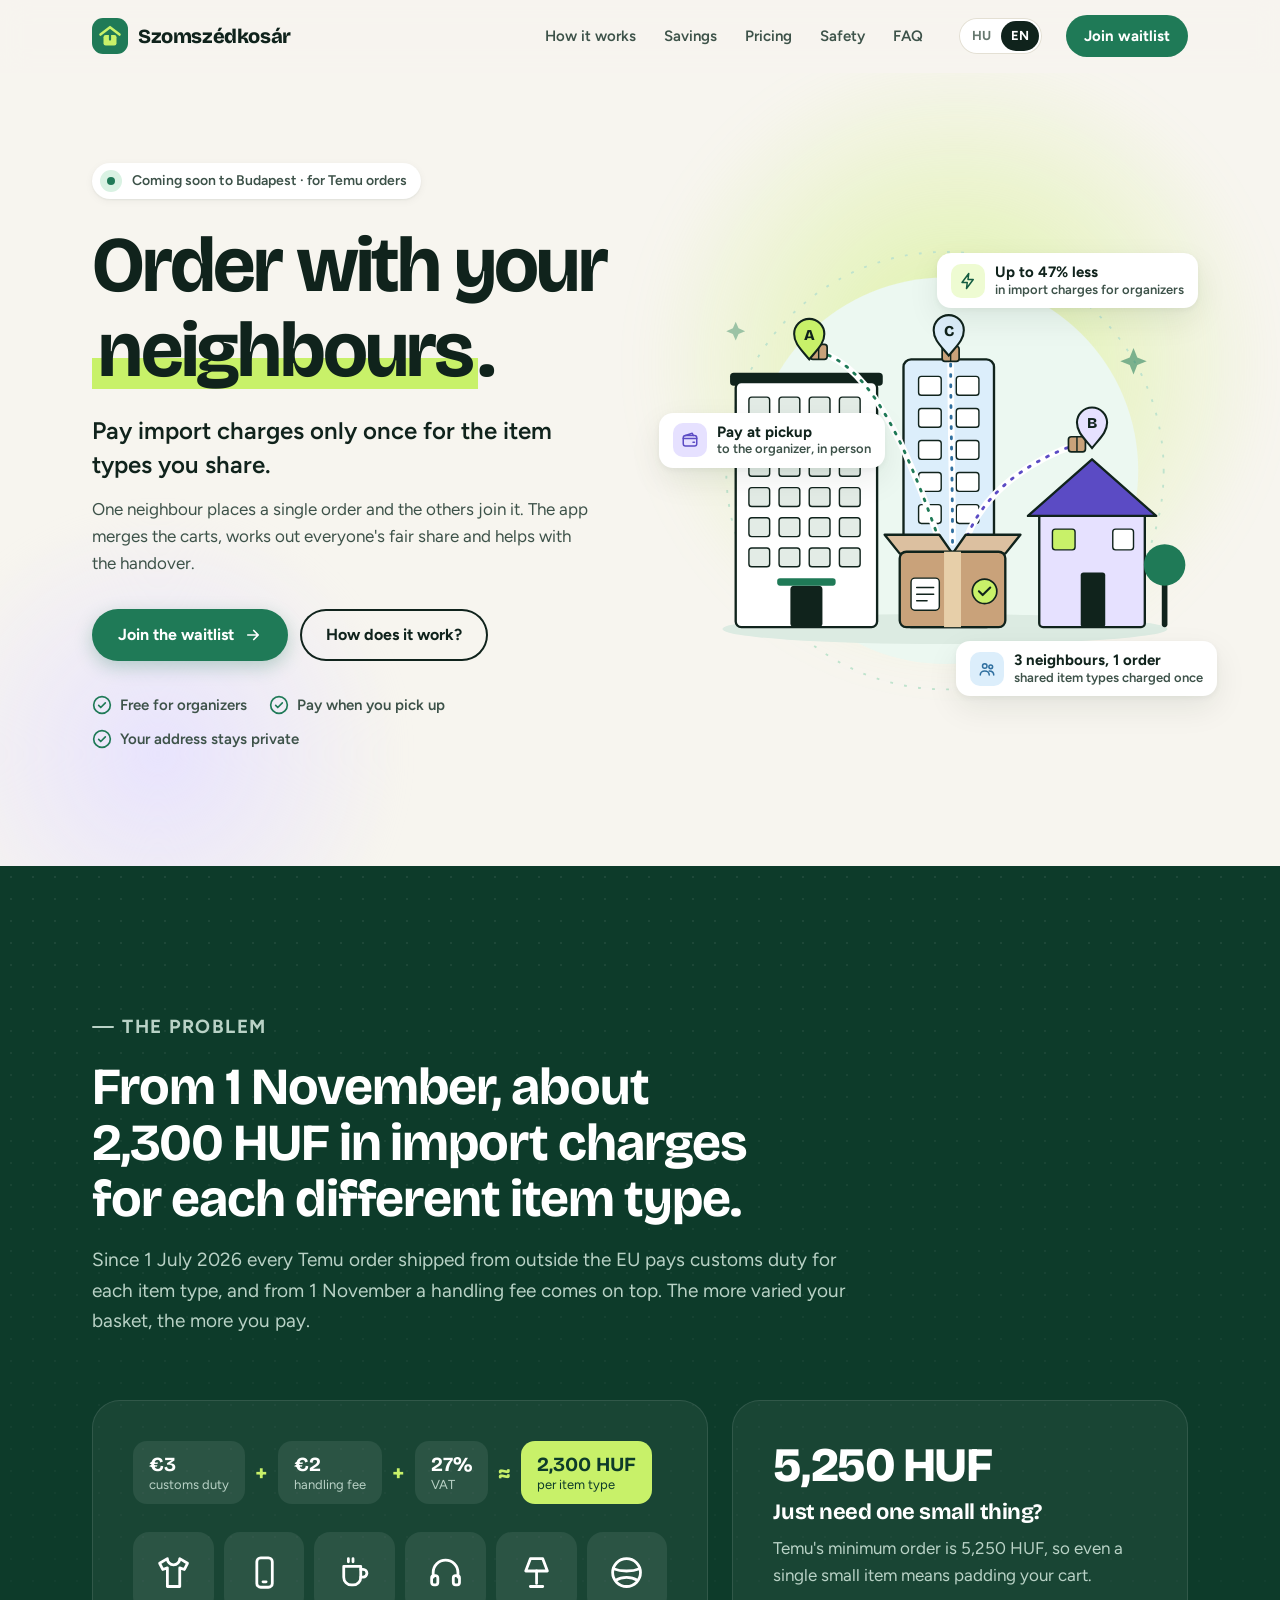
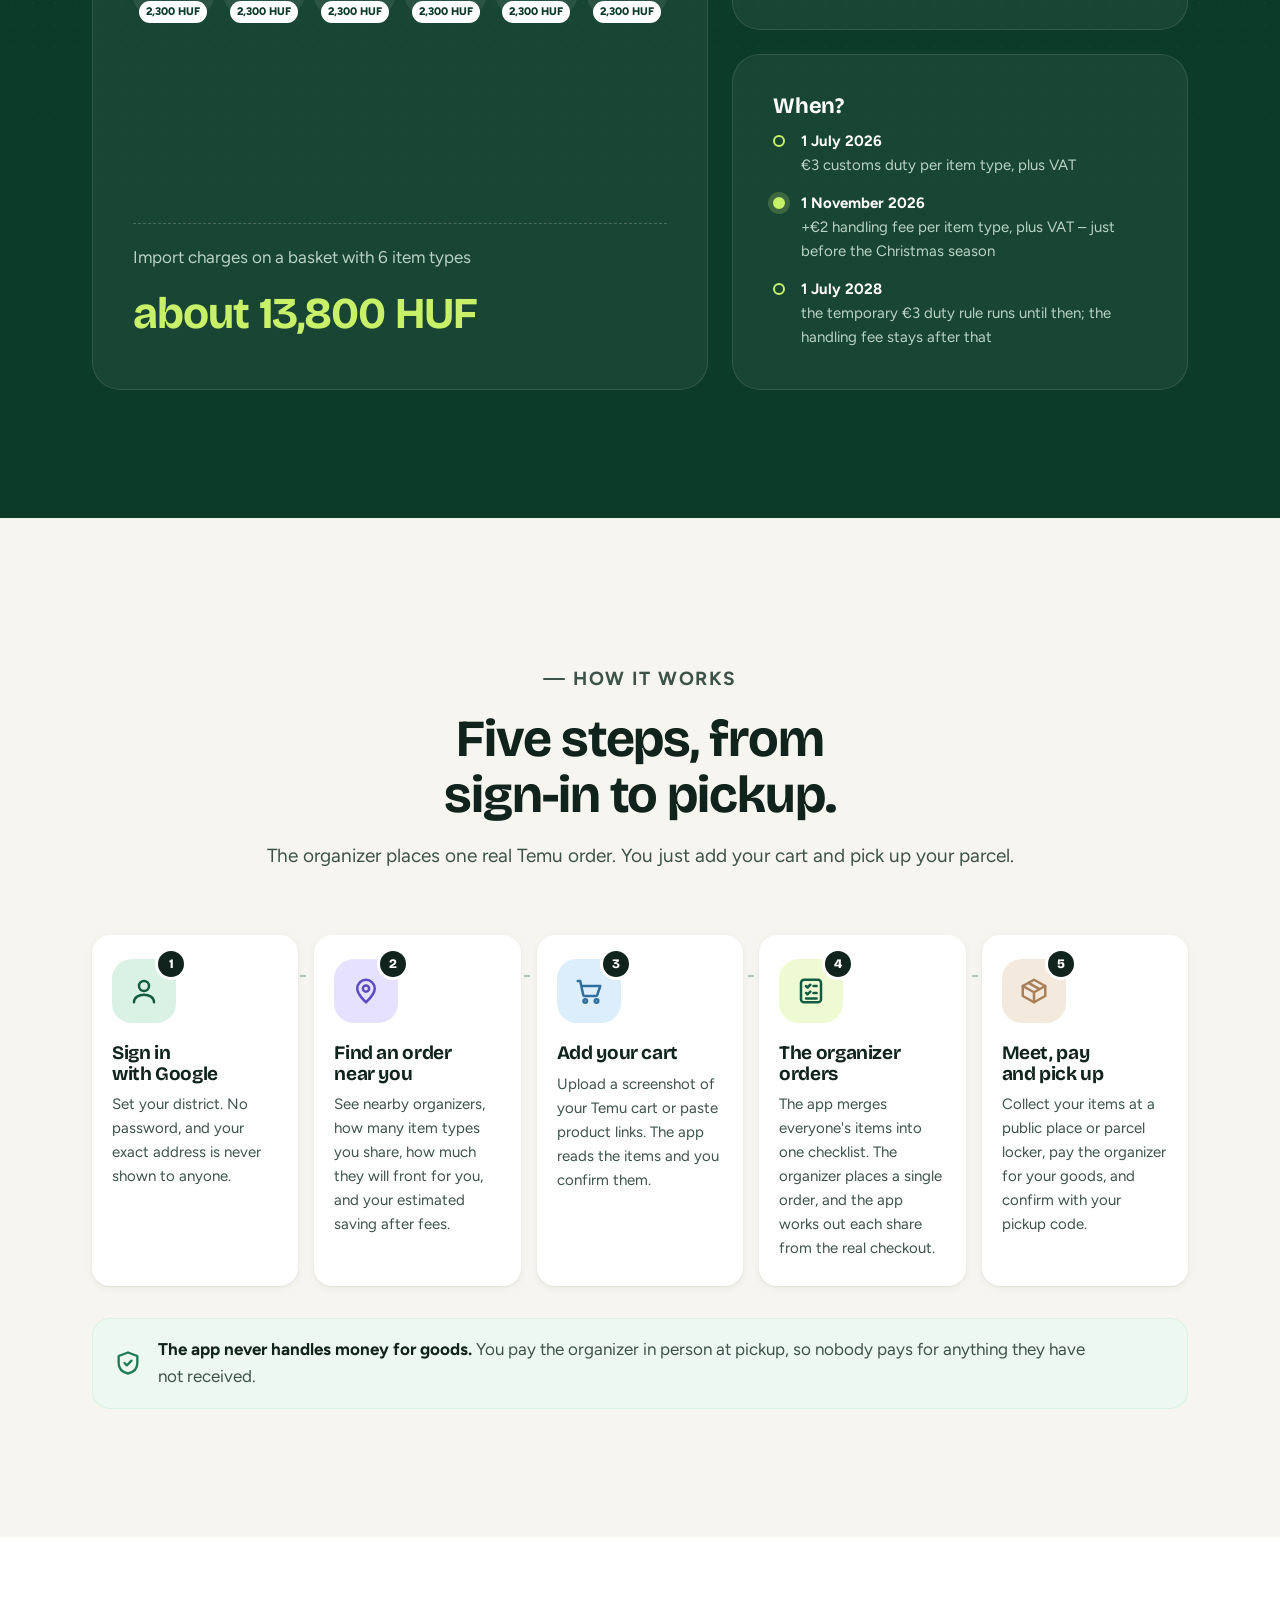
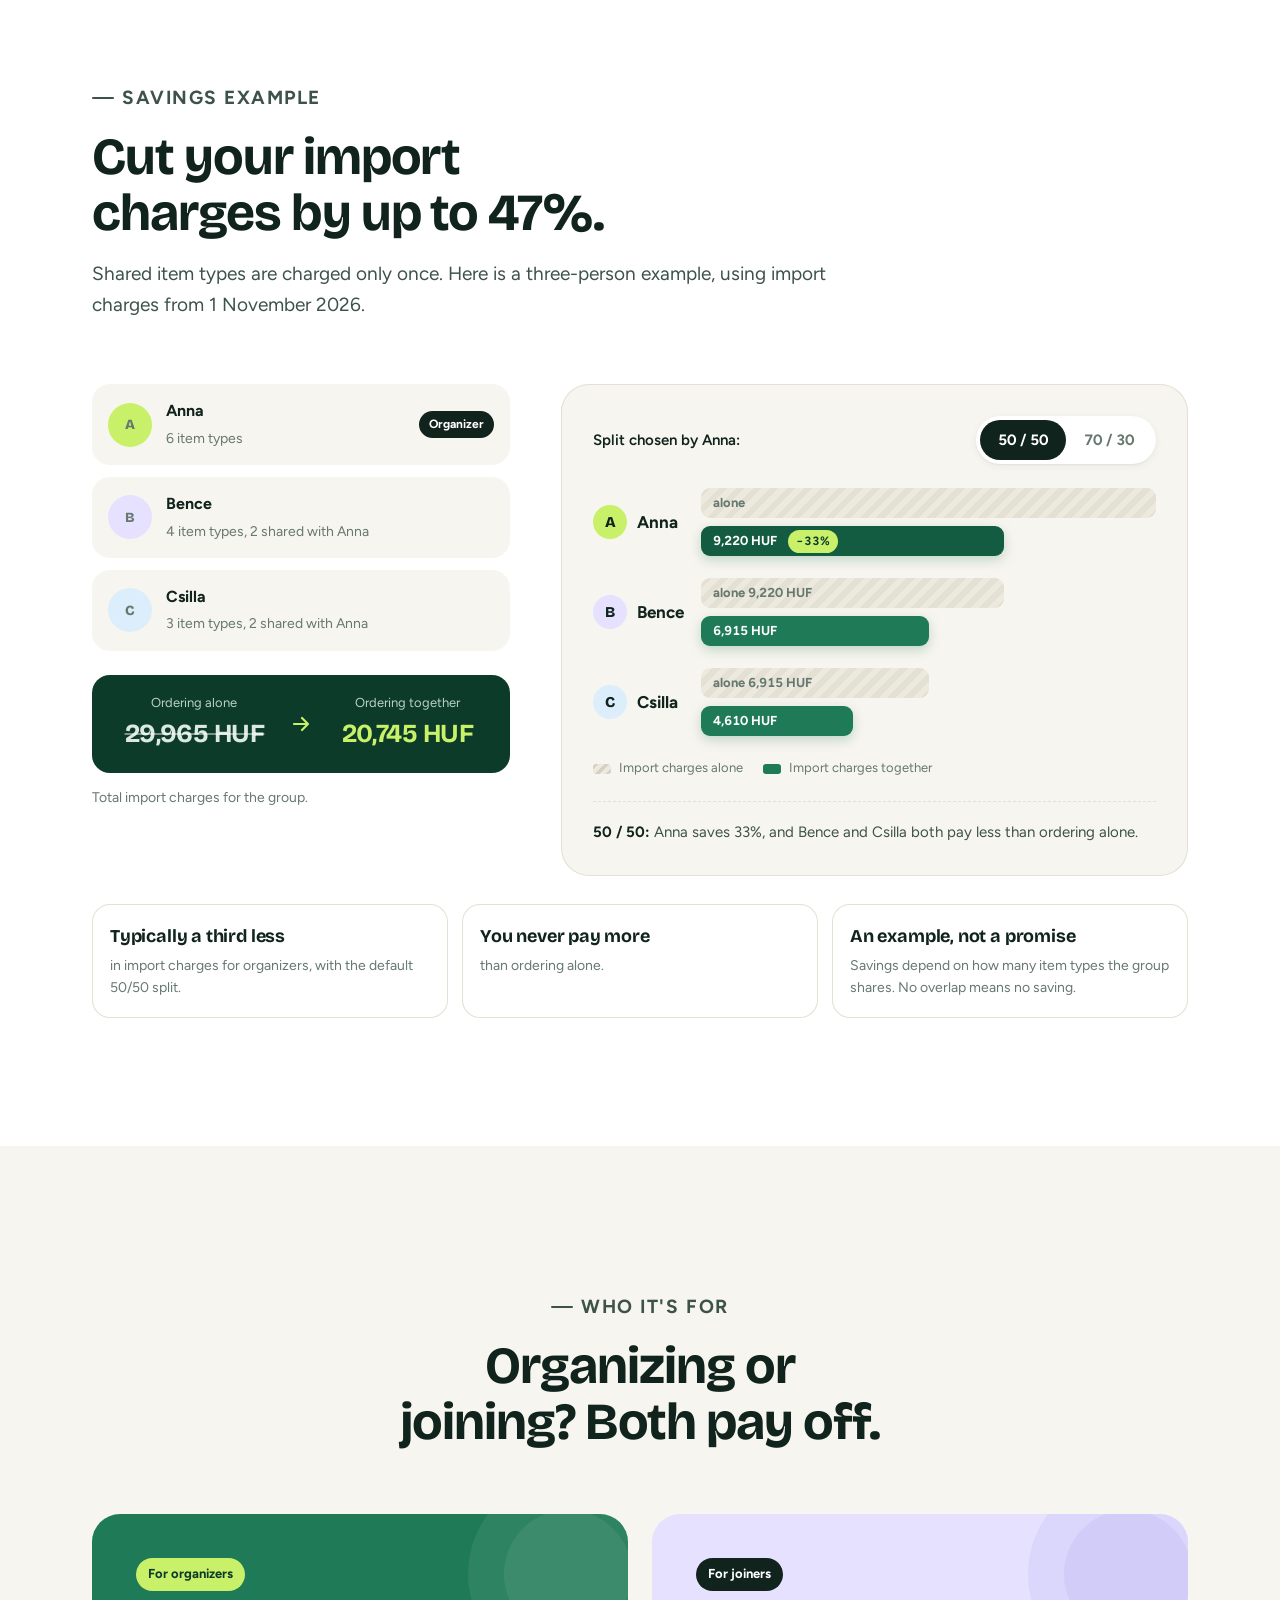
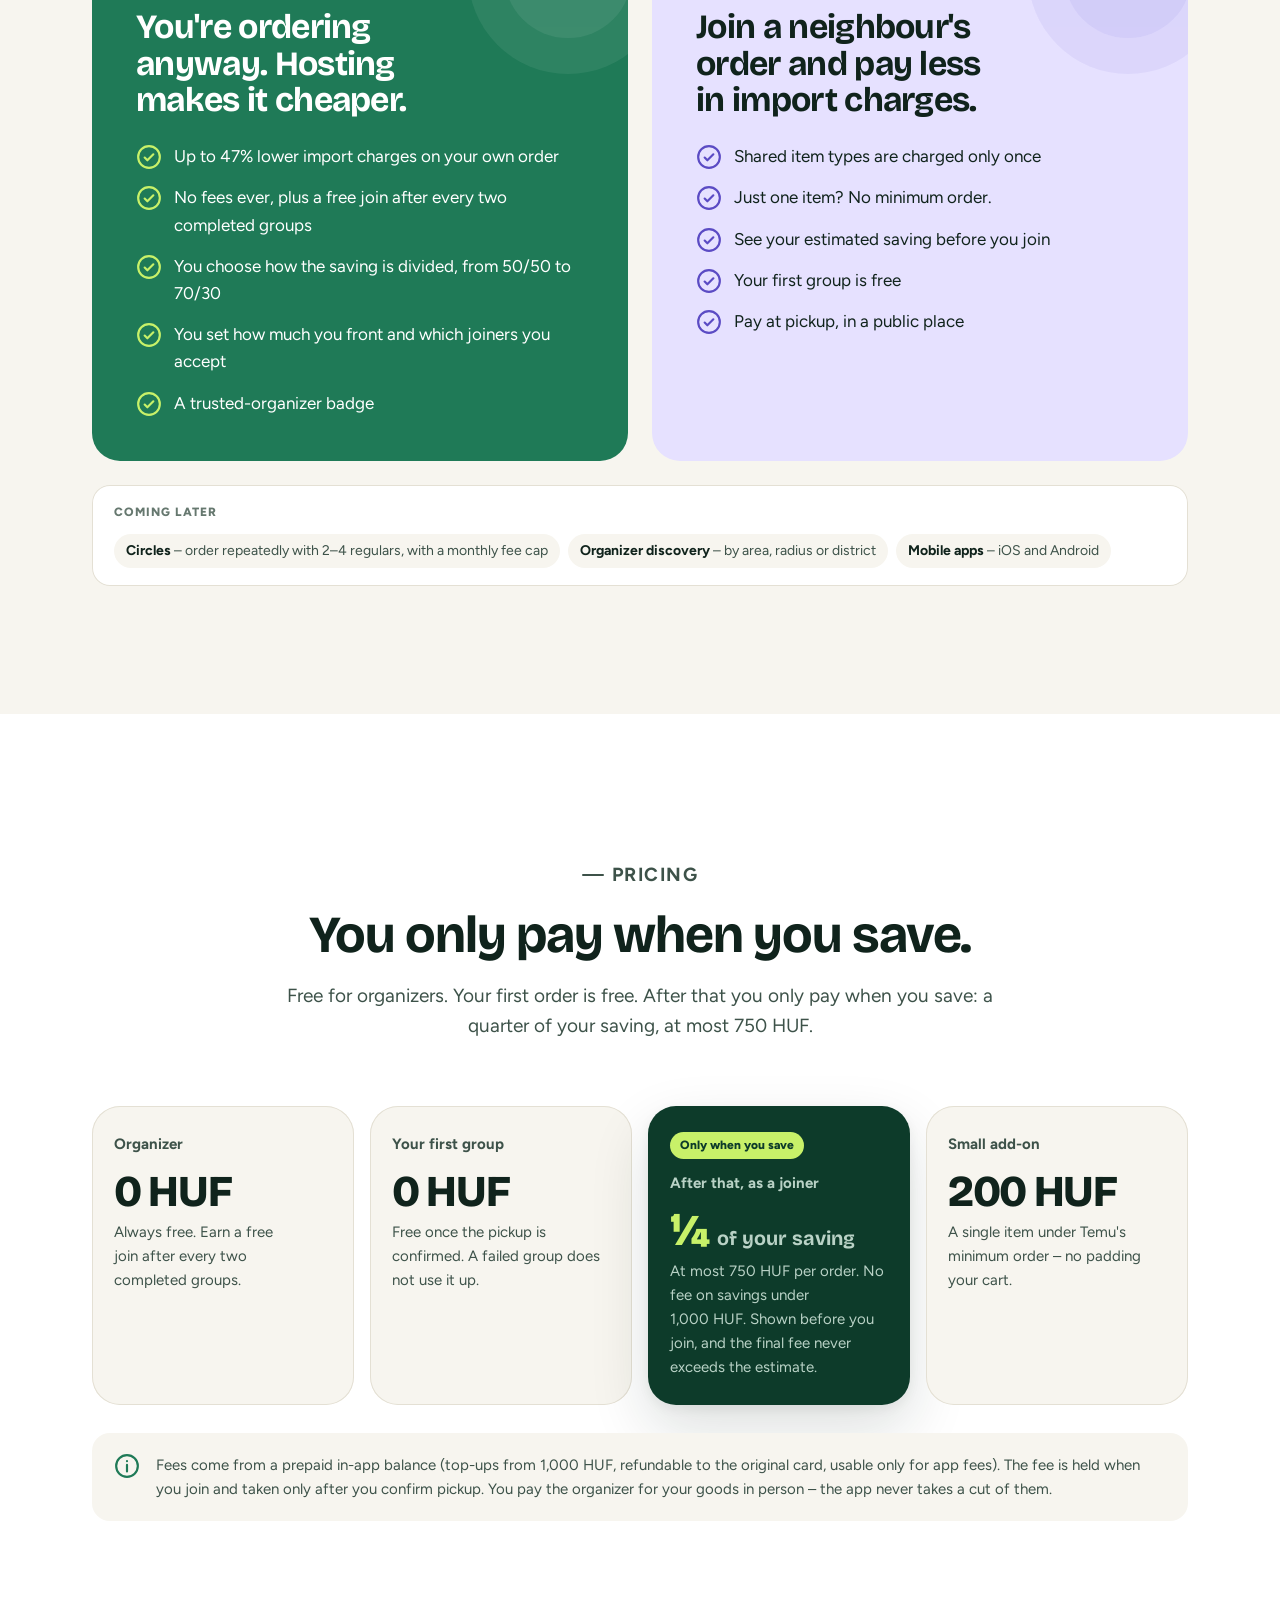
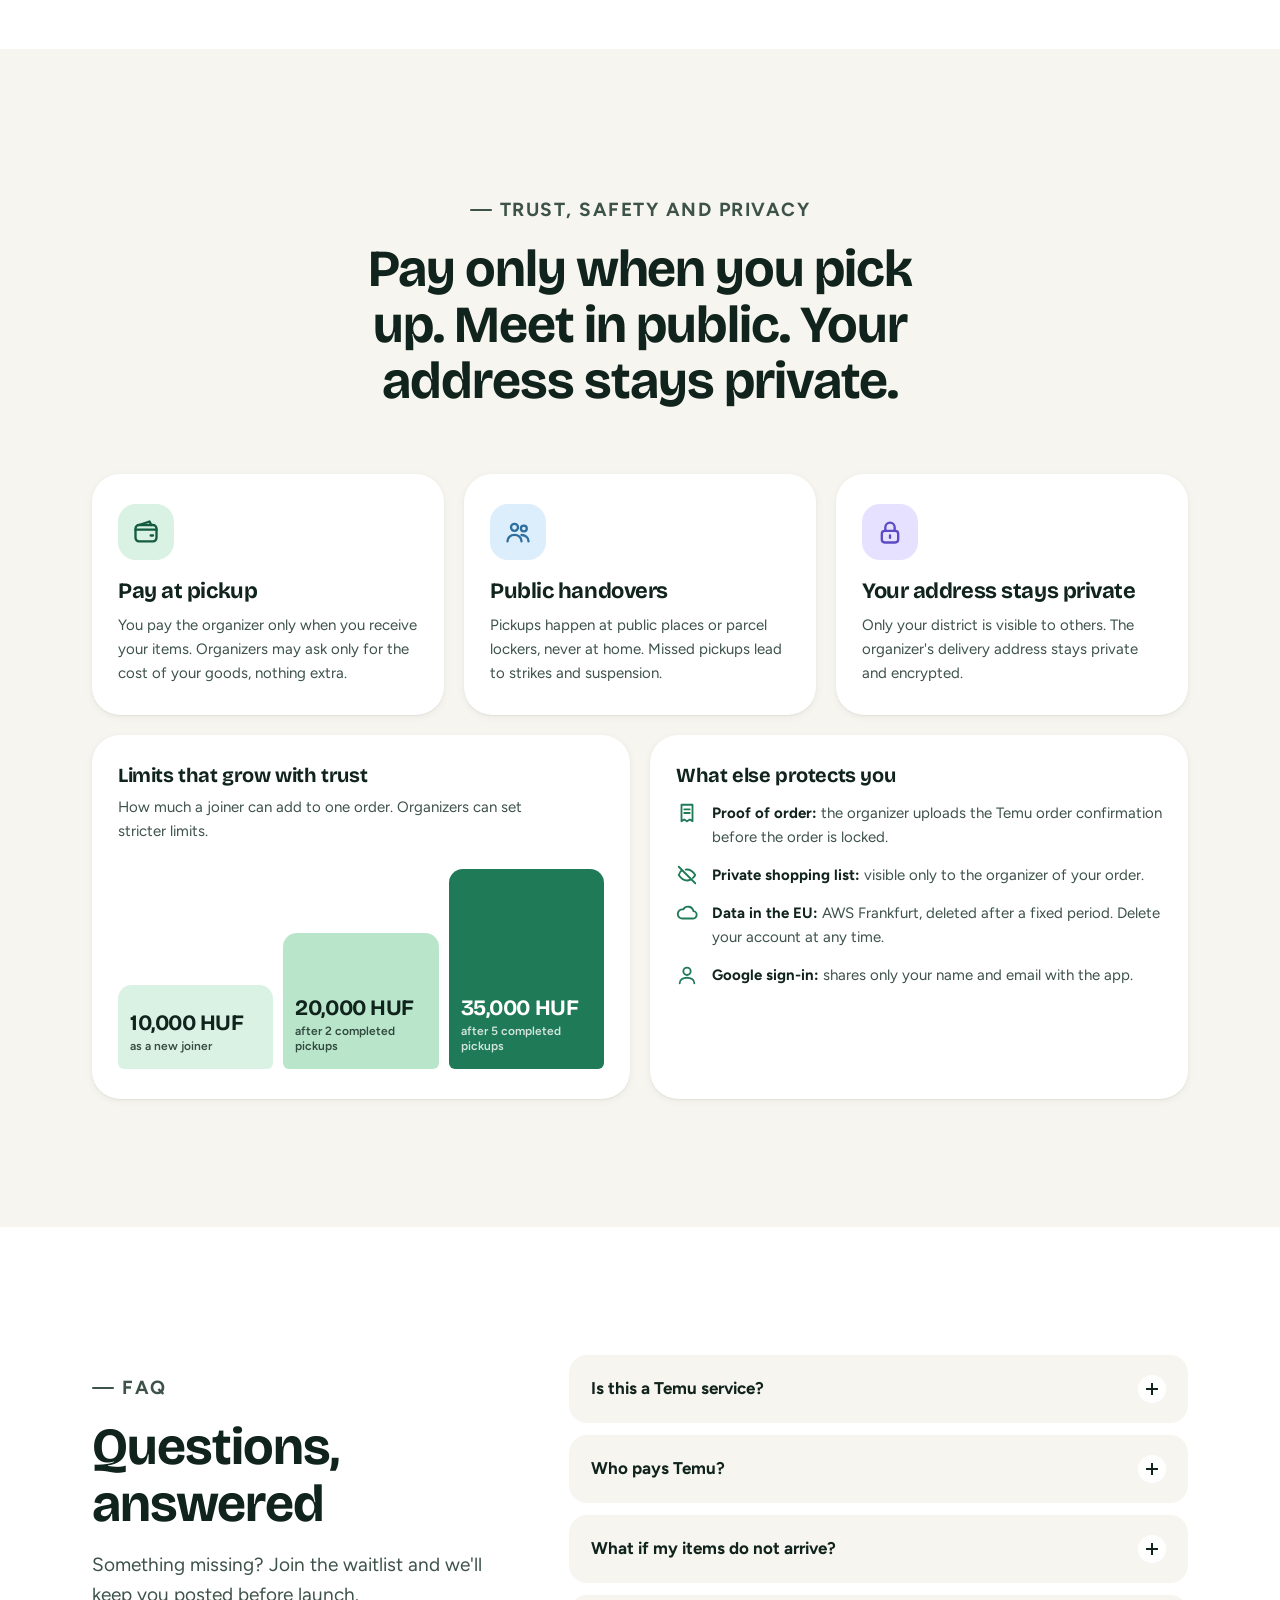
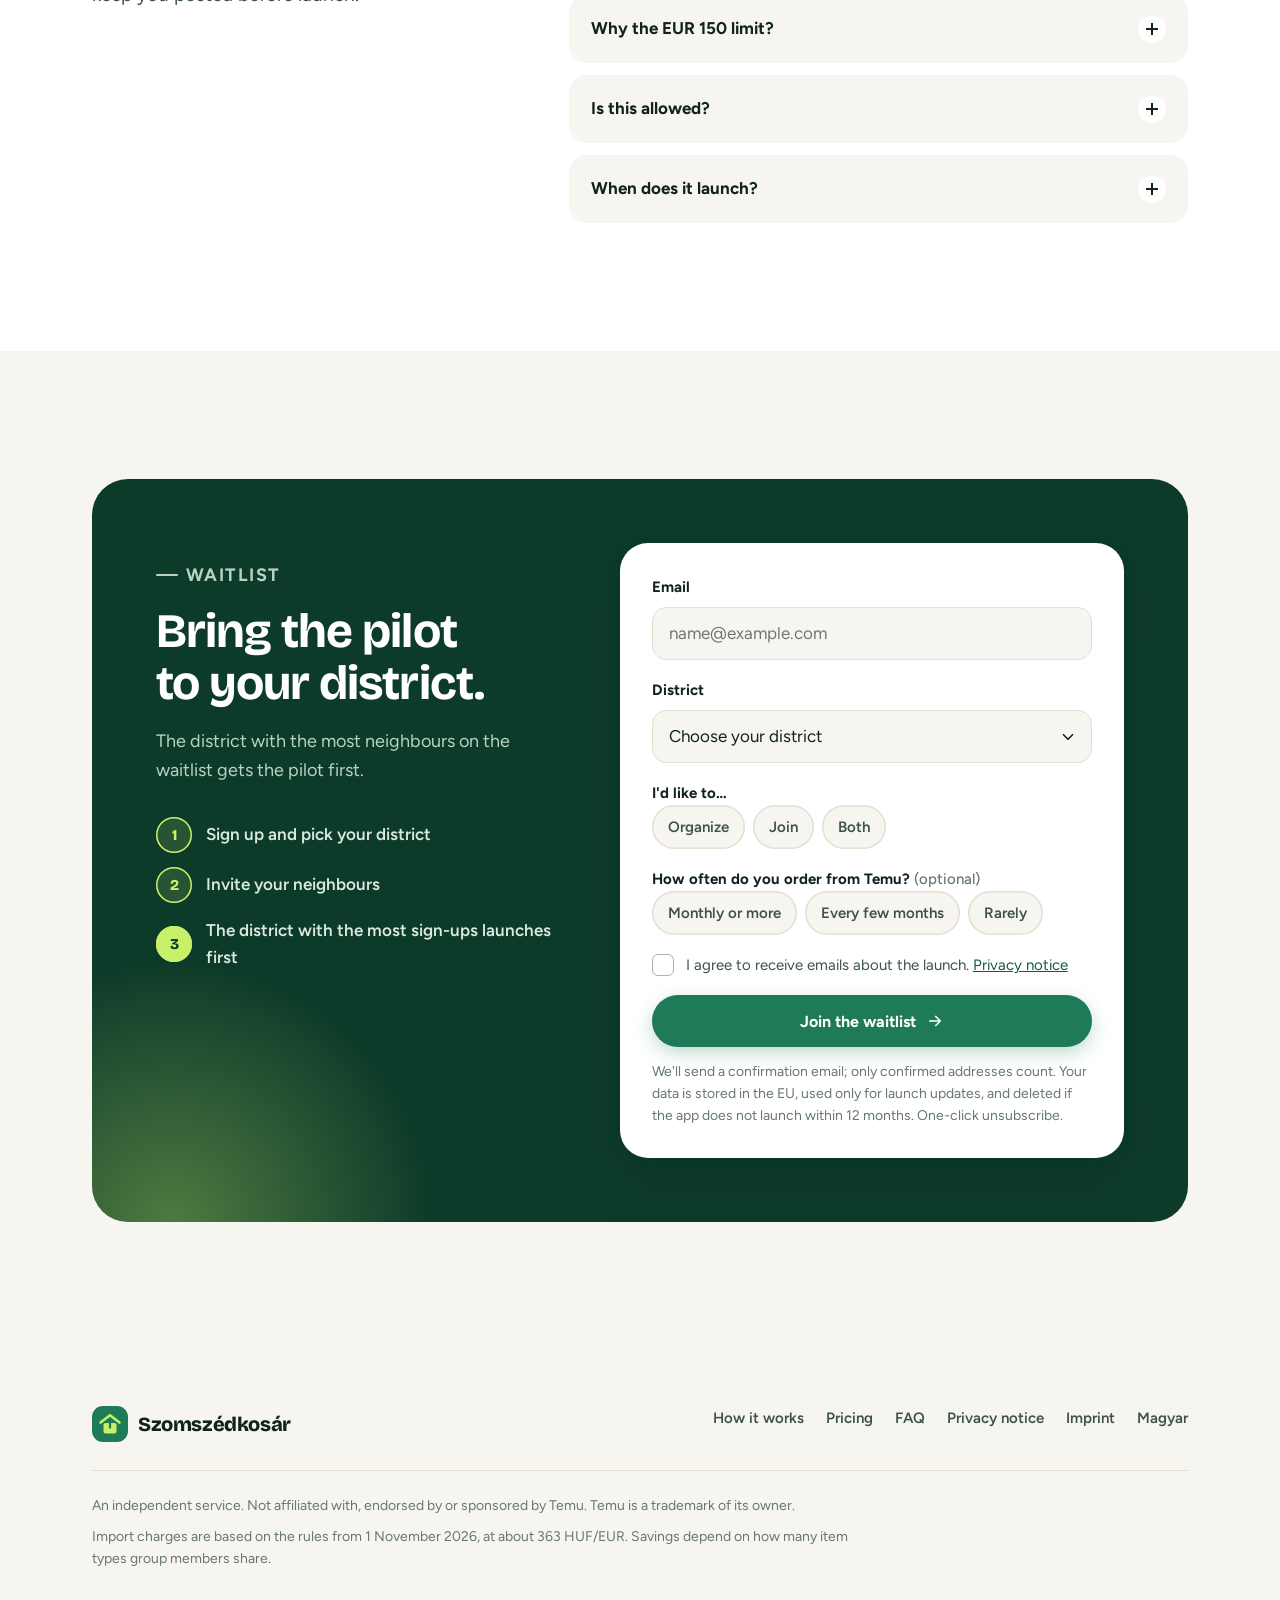
==== en/index.html @ 89ec4b11 "Add static waitlist landing page (HU + EN) Build the pre-launch landing page from the product brief:" ====
<!doctype html>
<html lang="en">
<head>
  <meta charset="utf-8">
  <meta name="viewport" content="width=device-width, initial-scale=1">
  <title>Szomszédkosár – order with your neighbours, pay less in import charges</title>
  <meta name="description" content="Order from Temu together with your neighbours and pay import charges only once for the item types you share. Join the waitlist and bring the pilot to your district.">
  <meta name="theme-color" content="#0d3b2a">
  <link rel="icon" href="../assets/favicon.svg" type="image/svg+xml">
  <link rel="alternate" hreflang="hu" href="../">
  <link rel="alternate" hreflang="en" href="./">
  <meta property="og:title" content="Szomszédkosár – order with your neighbours">
  <meta property="og:description" content="Shared item types are charged only once. Join the waitlist.">
  <meta property="og:type" content="website">
  <meta property="og:locale" content="en_GB">
  <link rel="preconnect" href="https://fonts.googleapis.com">
  <link rel="preconnect" href="https://fonts.gstatic.com" crossorigin>
  <link href="https://fonts.googleapis.com/css2?family=Bricolage+Grotesque:opsz,wght@12..96,600;12..96,700;12..96,800&family=Figtree:wght@400;500;600;700;800&display=swap" rel="stylesheet">
  <link rel="stylesheet" href="../assets/styles.css">
</head>
<body>

<!-- Icon sprite -->
<svg width="0" height="0" style="position:absolute" aria-hidden="true">
  <defs>
    <symbol id="i-check" viewBox="0 0 24 24" fill="none" stroke="currentColor" stroke-width="2" stroke-linecap="round" stroke-linejoin="round"><circle cx="12" cy="12" r="10"/><path d="m8 12.5 2.5 2.5L16 9.5"/></symbol>
    <symbol id="i-tick" viewBox="0 0 24 24" fill="none" stroke="currentColor" stroke-width="2.6" stroke-linecap="round" stroke-linejoin="round"><path d="m5 12.5 4.5 4.5L19 7.5"/></symbol>
    <symbol id="i-arrow" viewBox="0 0 24 24" fill="none" stroke="currentColor" stroke-width="2.2" stroke-linecap="round" stroke-linejoin="round"><path d="M5 12h14M13 6l6 6-6 6"/></symbol>
    <symbol id="i-user" viewBox="0 0 24 24" fill="none" stroke="currentColor" stroke-width="2" stroke-linecap="round" stroke-linejoin="round"><circle cx="12" cy="8" r="4"/><path d="M4 21c0-4 4-6 8-6s8 2 8 6"/></symbol>
    <symbol id="i-pin" viewBox="0 0 24 24" fill="none" stroke="currentColor" stroke-width="2" stroke-linecap="round" stroke-linejoin="round"><path d="M12 21s-7-6.2-7-11a7 7 0 0 1 14 0c0 4.8-7 11-7 11Z"/><circle cx="12" cy="10" r="2.5"/></symbol>
    <symbol id="i-cart" viewBox="0 0 24 24" fill="none" stroke="currentColor" stroke-width="2" stroke-linecap="round" stroke-linejoin="round"><path d="M3 4h2l2.4 11.2a1 1 0 0 0 1 .8h9.2a1 1 0 0 0 1-.8L21 8H6.2"/><circle cx="9" cy="20" r="1.4"/><circle cx="18" cy="20" r="1.4"/></symbol>
    <symbol id="i-list" viewBox="0 0 24 24" fill="none" stroke="currentColor" stroke-width="2" stroke-linecap="round" stroke-linejoin="round"><rect x="4" y="3" width="16" height="18" rx="2.5"/><path d="m8 8 1.2 1.2L11.5 7M8 13.5l1.2 1.2 2.3-2.2M14 8h2.5M14 13.5h2.5M8 18h8.5"/></symbol>
    <symbol id="i-parcel" viewBox="0 0 24 24" fill="none" stroke="currentColor" stroke-width="2" stroke-linecap="round" stroke-linejoin="round"><path d="M21 8 12 3 3 8v8l9 5 9-5V8Z"/><path d="m3 8 9 5 9-5M12 13v8M7.5 5.5l9 5"/></symbol>
    <symbol id="i-shield" viewBox="0 0 24 24" fill="none" stroke="currentColor" stroke-width="2" stroke-linecap="round" stroke-linejoin="round"><path d="M12 3 4 6v6c0 5 3.5 8 8 9 4.5-1 8-4 8-9V6l-8-3Z"/><path d="m9 12 2 2 4-4"/></symbol>
    <symbol id="i-wallet" viewBox="0 0 24 24" fill="none" stroke="currentColor" stroke-width="2" stroke-linecap="round" stroke-linejoin="round"><rect x="3" y="6" width="18" height="14" rx="3"/><path d="M3 10h18M16 15h2M6 6l9-3 1.5 3"/></symbol>
    <symbol id="i-people" viewBox="0 0 24 24" fill="none" stroke="currentColor" stroke-width="2" stroke-linecap="round" stroke-linejoin="round"><circle cx="9" cy="8" r="3"/><circle cx="17" cy="9" r="2.5"/><path d="M3 20c0-3.3 2.7-5.5 6-5.5s6 2.2 6 5.5M15 14.6c3 .1 6 1.9 6 5.4"/></symbol>
    <symbol id="i-lock" viewBox="0 0 24 24" fill="none" stroke="currentColor" stroke-width="2" stroke-linecap="round" stroke-linejoin="round"><rect x="5" y="11" width="14" height="10" rx="2.5"/><path d="M8 11V8a4 4 0 0 1 8 0v3M12 15v2"/></symbol>
    <symbol id="i-info" viewBox="0 0 24 24" fill="none" stroke="currentColor" stroke-width="2" stroke-linecap="round" stroke-linejoin="round"><circle cx="12" cy="12" r="10"/><path d="M12 11v6M12 7.5v.01"/></symbol>
    <symbol id="i-receipt" viewBox="0 0 24 24" fill="none" stroke="currentColor" stroke-width="2" stroke-linecap="round" stroke-linejoin="round"><path d="M6 3h12v18l-3-2-3 2-3-2-3 2V3Z"/><path d="M9 8h6M9 12h6"/></symbol>
    <symbol id="i-alert" viewBox="0 0 24 24" fill="none" stroke="currentColor" stroke-width="2" stroke-linecap="round" stroke-linejoin="round"><path d="M10.3 4 2.5 18a2 2 0 0 0 1.7 3h15.6a2 2 0 0 0 1.7-3L13.7 4a2 2 0 0 0-3.4 0Z"/><path d="M12 9.5v4M12 17v.01"/></symbol>
    <symbol id="i-cloud" viewBox="0 0 24 24" fill="none" stroke="currentColor" stroke-width="2" stroke-linecap="round" stroke-linejoin="round"><path d="M7 18a5 5 0 1 1 .9-9.9A6 6 0 0 1 19 10a4 4 0 0 1-1 8H7Z"/></symbol>
    <symbol id="i-eye-off" viewBox="0 0 24 24" fill="none" stroke="currentColor" stroke-width="2" stroke-linecap="round" stroke-linejoin="round"><path d="M3 3l18 18M10.6 6.1A9.8 9.8 0 0 1 12 6c5 0 9 6 9 6a17 17 0 0 1-2.6 3.2M6.6 6.6C4.3 8.2 3 12 3 12s4 6 9 6c1.4 0 2.7-.4 3.9-1"/></symbol>
    <symbol id="i-mail" viewBox="0 0 24 24" fill="none" stroke="currentColor" stroke-width="2" stroke-linecap="round" stroke-linejoin="round"><rect x="3" y="5" width="18" height="14" rx="2.5"/><path d="m3 7 9 6 9-6"/></symbol>
    <symbol id="i-link" viewBox="0 0 24 24" fill="none" stroke="currentColor" stroke-width="2" stroke-linecap="round" stroke-linejoin="round"><path d="M10 14a4 4 0 0 0 5.7 0l3-3a4 4 0 0 0-5.7-5.7l-1 1"/><path d="M14 10a4 4 0 0 0-5.7 0l-3 3a4 4 0 0 0 5.7 5.7l1-1"/></symbol>
    <symbol id="i-chat" viewBox="0 0 24 24" fill="none" stroke="currentColor" stroke-width="2" stroke-linecap="round" stroke-linejoin="round"><path d="M20 12a8 8 0 0 1-11.8 7L4 20l1-4.2A8 8 0 1 1 20 12Z"/></symbol>
    <symbol id="i-bolt" viewBox="0 0 24 24" fill="none" stroke="currentColor" stroke-width="2" stroke-linecap="round" stroke-linejoin="round"><path d="M13 2 4 14h7l-1 8 9-12h-7l1-8Z"/></symbol>
    <symbol id="i-share" viewBox="0 0 24 24" fill="none" stroke="currentColor" stroke-width="2" stroke-linecap="round" stroke-linejoin="round"><circle cx="18" cy="5" r="3"/><circle cx="6" cy="12" r="3"/><circle cx="18" cy="19" r="3"/><path d="m8.6 13.5 6.8 4M15.4 6.5l-6.8 4"/></symbol>
    <symbol id="i-star" viewBox="0 0 24 24" fill="none" stroke="currentColor" stroke-width="2" stroke-linecap="round" stroke-linejoin="round"><path d="m12 3 2.7 5.6 6.1.9-4.4 4.3 1 6.1L12 17l-5.4 2.9 1-6.1-4.4-4.3 6.1-.9L12 3Z"/></symbol>
    <!-- Basket item types -->
    <symbol id="t-shirt" viewBox="0 0 24 24" fill="none" stroke="currentColor" stroke-width="1.8" stroke-linecap="round" stroke-linejoin="round"><path d="M8 3 3 6l2 4 3-1v12h8V9l3 1 2-4-5-3a4 4 0 0 1-8 0Z"/></symbol>
    <symbol id="t-phone" viewBox="0 0 24 24" fill="none" stroke="currentColor" stroke-width="1.8" stroke-linecap="round" stroke-linejoin="round"><rect x="7" y="2.5" width="10" height="19" rx="2.5"/><path d="M11 18h2"/></symbol>
    <symbol id="t-mug" viewBox="0 0 24 24" fill="none" stroke="currentColor" stroke-width="1.8" stroke-linecap="round" stroke-linejoin="round"><path d="M5 8h11v7a5 5 0 0 1-5 5h-1a5 5 0 0 1-5-5V8Z"/><path d="M16 10h1.5a2.5 2.5 0 0 1 0 5H16M8 3v2M11 3v2"/></symbol>
    <symbol id="t-head" viewBox="0 0 24 24" fill="none" stroke="currentColor" stroke-width="1.8" stroke-linecap="round" stroke-linejoin="round"><path d="M4 15v-3a8 8 0 0 1 16 0v3"/><rect x="3" y="14" width="4" height="6" rx="1.5"/><rect x="17" y="14" width="4" height="6" rx="1.5"/></symbol>
    <symbol id="t-lamp" viewBox="0 0 24 24" fill="none" stroke="currentColor" stroke-width="1.8" stroke-linecap="round" stroke-linejoin="round"><path d="M8 3h8l3 8H5l3-8Z"/><path d="M12 11v8M8 21h8"/></symbol>
    <symbol id="t-ball" viewBox="0 0 24 24" fill="none" stroke="currentColor" stroke-width="1.8" stroke-linecap="round" stroke-linejoin="round"><circle cx="12" cy="12" r="9"/><path d="M3.5 9.5c5 2 12 2 17 0M5 17c4-2.5 10-2.5 14 0"/></symbol>
    <symbol id="logo-mark" viewBox="0 0 36 36"><rect width="36" height="36" rx="11" fill="#1f7a57"/><path d="M8.5 16.5 18 9.2l9.5 7.3" fill="none" stroke="#c8f169" stroke-width="2.6" stroke-linecap="round" stroke-linejoin="round"/><rect x="11.5" y="17" width="13" height="10.5" rx="2.2" fill="#c8f169"/><path d="M18 17v4.6" stroke="#1f7a57" stroke-width="2.2" stroke-linecap="round"/></symbol>
  </defs>
</svg>

<a class="skip-link" href="#main">Skip to content</a>

<header class="site-header">
  <div class="wrap header-inner">
    <a class="logo" href="./" aria-label="Szomszédkosár – home">
      <svg aria-hidden="true"><use href="#logo-mark"/></svg>
      Szomszédkosár
    </a>
    <nav class="nav" aria-label="Main navigation">
      <a href="#how-it-works">How it works</a>
      <a href="#example">Savings</a>
      <a href="#pricing">Pricing</a>
      <a href="#trust">Safety</a>
      <a href="#faq">FAQ</a>
    </nav>
    <div class="lang" aria-label="Language">
      <a href="../" lang="hu" hreflang="hu">HU</a>
      <span aria-current="true" lang="en">EN</span>
    </div>
    <a class="btn btn-small header-cta" href="#waitlist">Join waitlist</a>
  </div>
</header>

<main id="main">

  <!-- ============ HERO ============ -->
  <section class="hero">
    <div class="wrap hero-grid">
      <div class="hero-copy">
        <p class="pill"><span class="dot" aria-hidden="true"></span>Coming soon to Budapest · for Temu orders</p>
        <h1>Order with your <span class="mark">neighbours</span>.</h1>
        <p class="lead">Pay import charges only once for the item types you share.</p>
        <p class="sub">One neighbour places a single order and the others join it. The app merges the carts, works out everyone's fair share and helps with the handover.</p>
        <div class="hero-actions">
          <a class="btn" href="#waitlist">Join the waitlist <svg aria-hidden="true"><use href="#i-arrow"/></svg></a>
          <a class="btn btn-ghost" href="#how-it-works">How does it work?</a>
        </div>
        <ul class="proof">
          <li><svg aria-hidden="true"><use href="#i-check"/></svg>Free for organizers</li>
          <li><svg aria-hidden="true"><use href="#i-check"/></svg>Pay when you pick up</li>
          <li><svg aria-hidden="true"><use href="#i-check"/></svg>Your address stays private</li>
        </ul>
      </div>

      <div class="hero-art" aria-hidden="true">
        <svg viewBox="0 0 520 470" role="presentation">
          <circle cx="262" cy="250" r="205" fill="#ecf8f1"/>
          <circle class="spin-slow" cx="262" cy="250" r="232" fill="none" stroke="#bfe3cd" stroke-width="2" stroke-dasharray="3 12"/>
          <ellipse cx="262" cy="418" rx="236" ry="16" fill="#dcebe2"/>

          <!-- Middle building (neighbour C) -->
          <rect x="218" y="132" width="96" height="284" rx="8" fill="#dceefb" stroke="#10231c" stroke-width="2.5"/>
          <g fill="#ffffff" stroke="#10231c" stroke-width="1.5">
            <rect x="234" y="150" width="24" height="20" rx="3"/><rect x="274" y="150" width="24" height="20" rx="3"/>
            <rect x="234" y="184" width="24" height="20" rx="3"/><rect class="win-blink d2" x="274" y="184" width="24" height="20" rx="3"/>
            <rect class="win-blink d4" x="234" y="218" width="24" height="20" rx="3"/><rect x="274" y="218" width="24" height="20" rx="3"/>
            <rect x="234" y="252" width="24" height="20" rx="3"/><rect x="274" y="252" width="24" height="20" rx="3"/>
            <rect x="234" y="286" width="24" height="20" rx="3"/><rect x="274" y="286" width="24" height="20" rx="3"/>
          </g>

          <!-- Left block of flats (neighbour A) -->
          <rect x="34" y="146" width="162" height="14" rx="4" fill="#10231c"/>
          <rect x="40" y="156" width="150" height="260" rx="6" fill="#ffffff" stroke="#10231c" stroke-width="2.5"/>
          <g fill="#e3ece6" stroke="#10231c" stroke-width="1.5">
            <rect x="54" y="172" width="22" height="20" rx="3"/><rect class="win-blink" x="86" y="172" width="22" height="20" rx="3"/><rect x="118" y="172" width="22" height="20" rx="3"/><rect x="150" y="172" width="22" height="20" rx="3"/>
            <rect x="54" y="204" width="22" height="20" rx="3"/><rect x="86" y="204" width="22" height="20" rx="3"/><rect class="win-blink d3" x="118" y="204" width="22" height="20" rx="3"/><rect x="150" y="204" width="22" height="20" rx="3"/>
            <rect class="win-blink d2" x="54" y="236" width="22" height="20" rx="3"/><rect x="86" y="236" width="22" height="20" rx="3"/><rect x="118" y="236" width="22" height="20" rx="3"/><rect x="150" y="236" width="22" height="20" rx="3"/>
            <rect x="54" y="268" width="22" height="20" rx="3"/><rect x="86" y="268" width="22" height="20" rx="3"/><rect x="118" y="268" width="22" height="20" rx="3"/><rect class="win-blink d4" x="150" y="268" width="22" height="20" rx="3"/>
            <rect x="54" y="300" width="22" height="20" rx="3"/><rect class="win-blink d3" x="86" y="300" width="22" height="20" rx="3"/><rect x="118" y="300" width="22" height="20" rx="3"/><rect x="150" y="300" width="22" height="20" rx="3"/>
            <rect x="54" y="332" width="22" height="20" rx="3"/><rect x="86" y="332" width="22" height="20" rx="3"/><rect x="118" y="332" width="22" height="20" rx="3"/><rect x="150" y="332" width="22" height="20" rx="3"/>
          </g>
          <rect x="98" y="372" width="34" height="44" rx="4" fill="#10231c"/>
          <rect x="84" y="364" width="62" height="8" rx="3" fill="#1f7a57"/>

          <!-- Right house (neighbour B) -->
          <rect x="362" y="290" width="112" height="126" rx="4" fill="#e6e1ff" stroke="#10231c" stroke-width="2.5"/>
          <path d="M350 298 418 238l68 60Z" fill="#5b4bc4" stroke="#10231c" stroke-width="2.5" stroke-linejoin="round"/>
          <rect x="406" y="358" width="26" height="58" rx="3" fill="#10231c"/>
          <rect class="win-blink d3" x="376" y="312" width="24" height="22" rx="3" fill="#c8f169" stroke="#10231c" stroke-width="1.5"/>
          <rect x="440" y="312" width="22" height="22" rx="3" fill="#ffffff" stroke="#10231c" stroke-width="1.5"/>
          <!-- Tree -->
          <rect x="492" y="360" width="6" height="56" rx="3" fill="#10231c"/>
          <circle cx="495" cy="350" r="22" fill="#1f7a57"/>

          <!-- Flow paths -->
          <g fill="none" stroke-linecap="round">
            <path d="M128 124 C 190 140, 230 250, 258 330" stroke="#ffffff" stroke-width="7"/>
            <path d="M402 222 C 360 236, 300 270, 282 330" stroke="#ffffff" stroke-width="7"/>
            <path d="M268 126 C 268 200, 270 260, 270 326" stroke="#ffffff" stroke-width="7"/>
            <path class="flow" d="M128 124 C 190 140, 230 250, 258 330" stroke="#1f7a57" stroke-width="3"/>
            <path class="flow" d="M402 222 C 360 236, 300 270, 282 330" stroke="#5b4bc4" stroke-width="3"/>
            <path class="flow" d="M268 126 C 268 200, 270 260, 270 326" stroke="#2f6f9f" stroke-width="3"/>
          </g>

          <!-- Travelling mini parcels -->
          <g class="parcel-travel pt-1"><rect x="-9" y="-8" width="18" height="16" rx="3" fill="#c9a27a" stroke="#10231c" stroke-width="1.8"/><path d="M0 -8v16" stroke="#10231c" stroke-width="1.5"/></g>
          <g class="parcel-travel pt-2 t2"><rect x="-9" y="-8" width="18" height="16" rx="3" fill="#c9a27a" stroke="#10231c" stroke-width="1.8"/><path d="M0 -8v16" stroke="#10231c" stroke-width="1.5"/></g>
          <g class="parcel-travel pt-3 t3"><rect x="-9" y="-8" width="18" height="16" rx="3" fill="#c9a27a" stroke="#10231c" stroke-width="1.8"/><path d="M0 -8v16" stroke="#10231c" stroke-width="1.5"/></g>

          <!-- Shared parcel -->
          <g class="box-bounce">
            <path d="M214 338 198 318h58l14 20Z" fill="#dcc0a0" stroke="#10231c" stroke-width="2.5" stroke-linejoin="round"/>
            <path d="M326 338 342 318h-58l-14 20Z" fill="#dcc0a0" stroke="#10231c" stroke-width="2.5" stroke-linejoin="round"/>
            <rect x="214" y="336" width="112" height="80" rx="7" fill="#c9a27a" stroke="#10231c" stroke-width="2.5"/>
            <rect x="261" y="336" width="18" height="80" fill="#e7cfa9"/>
            <rect x="226" y="364" width="30" height="34" rx="4" fill="#ffffff" stroke="#10231c" stroke-width="1.5"/>
            <path d="M232 374h18M232 381h18M232 388h11" stroke="#10231c" stroke-width="1.6" stroke-linecap="round"/>
            <circle cx="304" cy="378" r="13" fill="#c8f169" stroke="#10231c" stroke-width="1.8"/>
            <path d="m298 378 4 4 8-8" fill="none" stroke="#10231c" stroke-width="2.2" stroke-linecap="round" stroke-linejoin="round"/>
          </g>

          <!-- Neighbour pins -->
          <g transform="translate(118 132)"><g class="pin-bob">
            <path d="M0 0C-9-11-16-17-16-27a16 16 0 0 1 32 0C16-17 9-11 0 0Z" fill="#c8f169" stroke="#10231c" stroke-width="2.2"/>
            <text x="0" y="-21" text-anchor="middle" font-family="Bricolage Grotesque, sans-serif" font-weight="800" font-size="16" fill="#10231c">A</text>
          </g></g>
          <g transform="translate(266 128)"><g class="pin-bob p3">
            <path d="M0 0C-9-11-16-17-16-27a16 16 0 0 1 32 0C16-17 9-11 0 0Z" fill="#dceefb" stroke="#10231c" stroke-width="2.2"/>
            <text x="0" y="-21" text-anchor="middle" font-family="Bricolage Grotesque, sans-serif" font-weight="800" font-size="16" fill="#10231c">C</text>
          </g></g>
          <g transform="translate(418 226)"><g class="pin-bob p2">
            <path d="M0 0C-9-11-16-17-16-27a16 16 0 0 1 32 0C16-17 9-11 0 0Z" fill="#e6e1ff" stroke="#10231c" stroke-width="2.2"/>
            <text x="0" y="-21" text-anchor="middle" font-family="Bricolage Grotesque, sans-serif" font-weight="800" font-size="16" fill="#10231c">B</text>
          </g></g>

          <!-- Sparkles -->
          <g fill="#1f7a57">
            <path d="M462 120l4 10 10 4-10 4-4 10-4-10-10-4 10-4Z" opacity=".55"/>
            <path d="M40 92l3 7 7 3-7 3-3 7-3-7-7-3 7-3Z" opacity=".4"/>
          </g>
        </svg>

        <div class="float-card fc-1">
          <span class="ico"><svg aria-hidden="true"><use href="#i-bolt"/></svg></span>
          <span><strong>Up to 47% less</strong>in import charges for organizers</span>
        </div>
        <div class="float-card fc-2">
          <span class="ico"><svg aria-hidden="true"><use href="#i-wallet"/></svg></span>
          <span><strong>Pay at pickup</strong>to the organizer, in person</span>
        </div>
        <div class="float-card fc-3">
          <span class="ico"><svg aria-hidden="true"><use href="#i-people"/></svg></span>
          <span><strong>3 neighbours, 1 order</strong>shared item types charged once</span>
        </div>
      </div>
    </div>
  </section>

  <!-- ============ PROBLEM ============ -->
  <section class="section problem" id="problem" aria-labelledby="problem-title">
    <div class="wrap">
      <div class="section-head reveal">
        <p class="kicker">The problem</p>
        <h2 id="problem-title">From 1 November, about 2,300&nbsp;HUF in import charges for each different item type.</h2>
        <p>Since 1 July 2026 every Temu order shipped from outside the EU pays customs duty for each item type, and from 1 November a handling fee comes on top. The more varied your basket, the more you pay.</p>
      </div>

      <div class="problem-grid">
        <div class="panel-dark reveal">
          <div class="formula" aria-label="EUR 3 duty plus EUR 2 handling fee plus 27% VAT, about 2,300 forints per item type">
            <span class="chip-dark"><strong>€3</strong>customs duty</span>
            <span class="op" aria-hidden="true">+</span>
            <span class="chip-dark"><strong>€2</strong>handling fee</span>
            <span class="op" aria-hidden="true">+</span>
            <span class="chip-dark"><strong>27%</strong>VAT</span>
            <span class="op" aria-hidden="true">≈</span>
            <span class="chip-dark result"><strong>2,300&nbsp;HUF</strong>per item type</span>
          </div>

          <ul class="basket" aria-label="A basket with six different item types" role="list">
            <li class="item"><svg aria-hidden="true"><use href="#t-shirt"/></svg><span class="tag">2,300&nbsp;HUF</span><span class="sr-only">Kids' clothes</span></li>
            <li class="item"><svg aria-hidden="true"><use href="#t-phone"/></svg><span class="tag">2,300&nbsp;HUF</span><span class="sr-only">Phone case</span></li>
            <li class="item"><svg aria-hidden="true"><use href="#t-mug"/></svg><span class="tag">2,300&nbsp;HUF</span><span class="sr-only">Kitchen item</span></li>
            <li class="item"><svg aria-hidden="true"><use href="#t-head"/></svg><span class="tag">2,300&nbsp;HUF</span><span class="sr-only">Headphones</span></li>
            <li class="item"><svg aria-hidden="true"><use href="#t-lamp"/></svg><span class="tag">2,300&nbsp;HUF</span><span class="sr-only">Lamp</span></li>
            <li class="item"><svg aria-hidden="true"><use href="#t-ball"/></svg><span class="tag">2,300&nbsp;HUF</span><span class="sr-only">Toy</span></li>
          </ul>
          <div class="basket-total">
            <span>Import charges on a basket with 6 item types</span>
            <strong>about 13,800&nbsp;HUF</strong>
          </div>
        </div>

        <div class="problem-side">
          <div class="panel-dark stat-card reveal">
            <p class="big">5,250&nbsp;HUF</p>
            <h3>Just need one small thing?</h3>
            <p>Temu's minimum order is 5,250&nbsp;HUF, so even a single small item means padding your cart.</p>
          </div>
          <div class="panel-dark stat-card reveal">
            <h3>When?</h3>
            <ol class="timeline">
              <li><span><strong>1 July 2026</strong>€3 customs duty per item type, plus VAT</span></li>
              <li class="now"><span><strong>1 November 2026</strong>+€2 handling fee per item type, plus VAT – just before the Christmas season</span></li>
              <li><span><strong>1 July 2028</strong>the temporary €3 duty rule runs until then; the handling fee stays after that</span></li>
            </ol>
          </div>
        </div>
      </div>
    </div>
  </section>

  <!-- ============ HOW IT WORKS ============ -->
  <section class="section" id="how-it-works" aria-labelledby="how-title">
    <div class="wrap">
      <div class="section-head center reveal">
        <p class="kicker">How it works</p>
        <h2 id="how-title">Five steps, from sign-in to pickup.</h2>
        <p>The organizer places one real Temu order. You just add your cart and pick up your parcel.</p>
      </div>

      <ol class="steps reveal-stagger">
        <li class="step">
          <div class="step-icon"><svg aria-hidden="true"><use href="#i-user"/></svg></div>
          <h3>Sign in with Google</h3>
          <p>Set your district. No password, and your exact address is never shown to anyone.</p>
        </li>
        <li class="step">
          <div class="step-icon"><svg aria-hidden="true"><use href="#i-pin"/></svg></div>
          <h3>Find an order near you</h3>
          <p>See nearby organizers, how many item types you share, how much they will front for you, and your estimated saving after fees.</p>
        </li>
        <li class="step">
          <div class="step-icon"><svg aria-hidden="true"><use href="#i-cart"/></svg></div>
          <h3>Add your cart</h3>
          <p>Upload a screenshot of your Temu cart or paste product links. The app reads the items and you confirm them.</p>
        </li>
        <li class="step">
          <div class="step-icon"><svg aria-hidden="true"><use href="#i-list"/></svg></div>
          <h3>The organizer orders</h3>
          <p>The app merges everyone's items into one checklist. The organizer places a single order, and the app works out each share from the real checkout.</p>
        </li>
        <li class="step">
          <div class="step-icon"><svg aria-hidden="true"><use href="#i-parcel"/></svg></div>
          <h3>Meet, pay and pick up</h3>
          <p>Collect your items at a public place or parcel locker, pay the organizer for your goods, and confirm with your pickup code.</p>
        </li>
      </ol>

      <div class="note-band reveal">
        <svg aria-hidden="true"><use href="#i-shield"/></svg>
        <p><strong>The app never handles money for goods.</strong> You pay the organizer in person at pickup, so nobody pays for anything they have not received.</p>
      </div>
    </div>
  </section>

  <!-- ============ SAVINGS EXAMPLE ============ -->
  <section class="section savings" id="example" aria-labelledby="example-title">
    <div class="wrap">
      <div class="section-head reveal">
        <p class="kicker">Savings example</p>
        <h2 id="example-title">Cut your import charges by up to 47%.</h2>
        <p>Shared item types are charged only once. Here is a three-person example, using import charges from 1 November 2026.</p>
      </div>

      <div class="savings-grid">
        <div class="reveal">
          <div class="scenario">
            <div class="person"><span class="avatar av-a" aria-hidden="true">A</span><div><strong>Anna</strong><span>6 item types</span></div><span class="role">Organizer</span></div>
            <div class="person"><span class="avatar av-b" aria-hidden="true">B</span><div><strong>Bence</strong><span>4 item types, 2 shared with Anna</span></div></div>
            <div class="person"><span class="avatar av-c" aria-hidden="true">C</span><div><strong>Csilla</strong><span>3 item types, 2 shared with Anna</span></div></div>
          </div>
          <div class="totals">
            <div class="was"><span>Ordering alone</span><strong>29,965&nbsp;HUF</strong></div>
            <svg aria-hidden="true"><use href="#i-arrow"/></svg>
            <div class="now"><span>Ordering together</span><strong>20,745&nbsp;HUF</strong></div>
          </div>
          <p class="fine" style="margin-top:14px">Total import charges for the group.</p>
        </div>

        <div class="split-card reveal">
          <input class="sr-only" type="radio" name="split" id="split50" checked>
          <input class="sr-only" type="radio" name="split" id="split70">
          <div class="split-top">
            <p>Split chosen by Anna:</p>
            <div class="split-toggle" role="presentation">
              <label for="split50">50 / 50</label>
              <label for="split70">70 / 30</label>
            </div>
          </div>

          <div class="chart" role="img" aria-label="Import charges per person. With a 50/50 split Anna pays 9,220, Bence 6,915 and Csilla 4,610 forints. With a 70/30 split Anna pays 7,376, Bence 7,837 and Csilla 5,532 forints.">
            <div class="bar-row" style="--alone:100; --t50:66.67; --t70:53.33">
              <div class="who"><span class="avatar av-a">A</span>Anna</div>
              <div class="track"><div class="bar alone">alone</div></div>
              <div class="track"><div class="bar together"><span class="v50">9,220&nbsp;HUF <span class="save-badge">−33%</span></span><span class="v70">7,376&nbsp;HUF <span class="save-badge">−47%</span></span></div></div>
            </div>
            <div class="bar-row" style="--alone:66.67; --t50:50; --t70:56.67">
              <div class="who"><span class="avatar av-b">B</span>Bence</div>
              <div class="track"><div class="bar alone">alone 9,220&nbsp;HUF</div></div>
              <div class="track"><div class="bar together"><span class="v50">6,915&nbsp;HUF</span><span class="v70">7,837&nbsp;HUF</span></div></div>
            </div>
            <div class="bar-row" style="--alone:50; --t50:33.33; --t70:40">
              <div class="who"><span class="avatar av-c">C</span>Csilla</div>
              <div class="track"><div class="bar alone">alone 6,915&nbsp;HUF</div></div>
              <div class="track"><div class="bar together"><span class="v50">4,610&nbsp;HUF</span><span class="v70">5,532&nbsp;HUF</span></div></div>
            </div>
          </div>

          <div class="legend" aria-hidden="true">
            <span><i class="l-alone"></i>Import charges alone</span>
            <span><i class="l-together"></i>Import charges together</span>
          </div>

          <p class="split-foot">
            <span class="v50"><strong>50 / 50:</strong> Anna saves 33%, and Bence and Csilla both pay less than ordering alone.</span>
            <span class="v70"><strong>70 / 30:</strong> Anna keeps more of the shared saving – 47% – and Bence and Csilla still pay less than ordering alone.</span>
          </p>
        </div>
      </div>

      <div class="claims reveal-stagger">
        <div class="claim"><strong>Typically a third less</strong><p>in import charges for organizers, with the default 50/50 split.</p></div>
        <div class="claim"><strong>You never pay more</strong><p>than ordering alone.</p></div>
        <div class="claim"><strong>An example, not a promise</strong><p>Savings depend on how many item types the group shares. No overlap means no saving.</p></div>
      </div>
    </div>
  </section>

  <!-- ============ AUDIENCES ============ -->
  <section class="section" id="who" aria-labelledby="who-title">
    <div class="wrap">
      <div class="section-head center reveal">
        <p class="kicker">Who it's for</p>
        <h2 id="who-title">Organizing or joining? Both pay off.</h2>
      </div>

      <div class="audience-grid">
        <article class="aud aud-org reveal">
          <svg class="aud-art" viewBox="0 0 200 200" aria-hidden="true"><circle cx="100" cy="100" r="100" fill="#ffffff" opacity=".08"/><circle cx="100" cy="100" r="64" fill="#ffffff" opacity=".08"/></svg>
          <span class="badge">For organizers</span>
          <h3>You're ordering anyway. Hosting makes it cheaper.</h3>
          <ul>
            <li><svg aria-hidden="true"><use href="#i-check"/></svg><span>Up to 47% lower import charges on your own order</span></li>
            <li><svg aria-hidden="true"><use href="#i-check"/></svg><span>No fees ever, plus a free join after every two completed groups</span></li>
            <li><svg aria-hidden="true"><use href="#i-check"/></svg><span>You choose how the saving is divided, from 50/50 to 70/30</span></li>
            <li><svg aria-hidden="true"><use href="#i-check"/></svg><span>You set how much you front and which joiners you accept</span></li>
            <li><svg aria-hidden="true"><use href="#i-check"/></svg><span>A trusted-organizer badge</span></li>
          </ul>
        </article>

        <article class="aud aud-join reveal">
          <svg class="aud-art" viewBox="0 0 200 200" aria-hidden="true"><circle cx="100" cy="100" r="100" fill="#5b4bc4" opacity=".08"/><circle cx="100" cy="100" r="64" fill="#5b4bc4" opacity=".08"/></svg>
          <span class="badge">For joiners</span>
          <h3>Join a neighbour's order and pay less in import charges.</h3>
          <ul>
            <li><svg aria-hidden="true"><use href="#i-check"/></svg><span>Shared item types are charged only once</span></li>
            <li><svg aria-hidden="true"><use href="#i-check"/></svg><span>Just one item? No minimum order.</span></li>
            <li><svg aria-hidden="true"><use href="#i-check"/></svg><span>See your estimated saving before you join</span></li>
            <li><svg aria-hidden="true"><use href="#i-check"/></svg><span>Your first group is free</span></li>
            <li><svg aria-hidden="true"><use href="#i-check"/></svg><span>Pay at pickup, in a public place</span></li>
          </ul>
        </article>
      </div>

      <div class="later reveal">
        <span class="lbl">Coming later</span>
        <ul>
          <li><strong>Circles</strong> – order repeatedly with 2–4 regulars, with a monthly fee cap</li>
          <li><strong>Organizer discovery</strong> – by area, radius or district</li>
          <li><strong>Mobile apps</strong> – iOS and Android</li>
        </ul>
      </div>
    </div>
  </section>

  <!-- ============ PRICING ============ -->
  <section class="section pricing" id="pricing" aria-labelledby="pricing-title">
    <div class="wrap">
      <div class="section-head center reveal">
        <p class="kicker">Pricing</p>
        <h2 id="pricing-title">You only pay when you save.</h2>
        <p>Free for organizers. Your first order is free. After that you only pay when you save: a quarter of your saving, at most 750&nbsp;HUF.</p>
      </div>

      <div class="price-grid reveal-stagger">
        <div class="price">
          <span class="who">Organizer</span>
          <p class="amount">0&nbsp;HUF</p>
          <p>Always free. Earn a free join after every two completed groups.</p>
        </div>
        <div class="price">
          <span class="who">Your first group</span>
          <p class="amount">0&nbsp;HUF</p>
          <p>Free once the pickup is confirmed. A failed group does not use it up.</p>
        </div>
        <div class="price featured">
          <span class="tag">Only when you save</span>
          <span class="who">After that, as a joiner</span>
          <p class="amount">¼ <small>of your saving</small></p>
          <p>At most 750&nbsp;HUF per order. No fee on savings under 1,000&nbsp;HUF. Shown before you join, and the final fee never exceeds the estimate.</p>
        </div>
        <div class="price">
          <span class="who">Small add-on</span>
          <p class="amount">200&nbsp;HUF</p>
          <p>A single item under Temu's minimum order – no padding your cart.</p>
        </div>
      </div>

      <div class="price-note reveal">
        <svg aria-hidden="true"><use href="#i-info"/></svg>
        <p>Fees come from a prepaid in-app balance (top-ups from 1,000&nbsp;HUF, refundable to the original card, usable only for app fees). The fee is held when you join and taken only after you confirm pickup. You pay the organizer for your goods in person – the app never takes a cut of them.</p>
      </div>
    </div>
  </section>

  <!-- ============ TRUST ============ -->
  <section class="section" id="trust" aria-labelledby="trust-title">
    <div class="wrap">
      <div class="section-head center reveal">
        <p class="kicker">Trust, safety and privacy</p>
        <h2 id="trust-title">Pay only when you pick up. Meet in public. Your address stays private.</h2>
      </div>

      <div class="trust-cards reveal-stagger">
        <div class="trust-card">
          <div class="ti"><svg aria-hidden="true"><use href="#i-wallet"/></svg></div>
          <h3>Pay at pickup</h3>
          <p>You pay the organizer only when you receive your items. Organizers may ask only for the cost of your goods, nothing extra.</p>
        </div>
        <div class="trust-card">
          <div class="ti"><svg aria-hidden="true"><use href="#i-people"/></svg></div>
          <h3>Public handovers</h3>
          <p>Pickups happen at public places or parcel lockers, never at home. Missed pickups lead to strikes and suspension.</p>
        </div>
        <div class="trust-card">
          <div class="ti"><svg aria-hidden="true"><use href="#i-lock"/></svg></div>
          <h3>Your address stays private</h3>
          <p>Only your district is visible to others. The organizer's delivery address stays private and encrypted.</p>
        </div>
      </div>

      <div class="trust-more">
        <div class="ladder-card reveal">
          <h3>Limits that grow with trust</h3>
          <p>How much a joiner can add to one order. Organizers can set stricter limits.</p>
          <div class="ladder">
            <div class="rung" style="--h:42%"><strong>10,000&nbsp;HUF</strong><span>as a new joiner</span></div>
            <div class="rung" style="--h:68%"><strong>20,000&nbsp;HUF</strong><span>after 2 completed pickups</span></div>
            <div class="rung" style="--h:100%"><strong>35,000&nbsp;HUF</strong><span>after 5 completed pickups</span></div>
          </div>
        </div>

        <div class="list-card reveal">
          <h3>What else protects you</h3>
          <ul>
            <li><svg aria-hidden="true"><use href="#i-receipt"/></svg><span><strong>Proof of order:</strong> the organizer uploads the Temu order confirmation before the order is locked.</span></li>
            <li><svg aria-hidden="true"><use href="#i-eye-off"/></svg><span><strong>Private shopping list:</strong> visible only to the organizer of your order.</span></li>
            <li><svg aria-hidden="true"><use href="#i-cloud"/></svg><span><strong>Data in the EU:</strong> AWS Frankfurt, deleted after a fixed period. Delete your account at any time.</span></li>
            <li><svg aria-hidden="true"><use href="#i-user"/></svg><span><strong>Google sign-in:</strong> shares only your name and email with the app.</span></li>
          </ul>
        </div>
      </div>
    </div>
  </section>

  <!-- ============ FAQ ============ -->
  <section class="section faq" id="faq" aria-labelledby="faq-title">
    <div class="wrap faq-grid">
      <div class="section-head reveal">
        <p class="kicker">FAQ</p>
        <h2 id="faq-title">Questions, answered</h2>
        <p>Something missing? Join the waitlist and we'll keep you posted before launch.</p>
      </div>
      <div class="faq-list reveal-stagger">
        <details>
          <summary>Is this a Temu service?</summary>
          <p>No. It is an independent app that helps neighbours combine orders. It is not affiliated with Temu.</p>
        </details>
        <details>
          <summary>Who pays Temu?</summary>
          <p>The organizer places and pays one normal Temu order. You pay the organizer for your items when you pick them up.</p>
        </details>
        <details>
          <summary>What if my items do not arrive?</summary>
          <p>You do not pay for items you did not receive.</p>
        </details>
        <details>
          <summary>Why the EUR 150 limit?</summary>
          <p>Above it Temu charges import fees differently and costs rise, so the app keeps each shared order under it (69,184&nbsp;HUF of item prices at the current rate).</p>
        </details>
        <details>
          <summary>Is this allowed?</summary>
          <p>Yes. The app combines real orders legally, and every order is declared normally.</p>
        </details>
        <details>
          <summary>When does it launch?</summary>
          <p>The pilot starts in one Budapest district first. The waitlist decides which.</p>
        </details>
      </div>
    </div>
  </section>

  <!-- ============ WAITLIST ============ -->
  <section class="section waitlist" id="waitlist" aria-labelledby="waitlist-title">
    <div class="wrap">
      <div class="waitlist-card reveal">
        <div class="intro">
          <p class="kicker">Waitlist</p>
          <h2 id="waitlist-title">Bring the pilot to your district.</h2>
          <p>The district with the most neighbours on the waitlist gets the pilot first.</p>
          <ol class="pilot-steps">
            <li>Sign up and pick your district</li>
            <li>Invite your neighbours</li>
            <li>The district with the most sign-ups launches first</li>
          </ol>
        </div>

        <div class="form-wrap" data-form-wrap>
          <form class="form" data-waitlist-form novalidate>
            <div class="field">
              <label for="email">Email</label>
              <input class="input" id="email" name="email" type="email" autocomplete="email" placeholder="name@example.com" required>
            </div>

            <div class="field">
              <label for="district">District</label>
              <select class="select" id="district" name="district" required>
                <option value="" disabled selected>Choose your district</option>
                <optgroup label="Budapest">
                  <option value="I">District I</option>
                  <option value="II">District II</option>
                  <option value="III">District III</option>
                  <option value="IV">District IV</option>
                  <option value="V">District V</option>
                  <option value="VI">District VI</option>
                  <option value="VII">District VII</option>
                  <option value="VIII">District VIII</option>
                  <option value="IX">District IX</option>
                  <option value="X">District X</option>
                  <option value="XI">District XI</option>
                  <option value="XII">District XII</option>
                  <option value="XIII">District XIII</option>
                  <option value="XIV">District XIV</option>
                  <option value="XV">District XV</option>
                  <option value="XVI">District XVI</option>
                  <option value="XVII">District XVII</option>
                  <option value="XVIII">District XVIII</option>
                  <option value="XIX">District XIX</option>
                  <option value="XX">District XX</option>
                  <option value="XXI">District XXI</option>
                  <option value="XXII">District XXII</option>
                  <option value="XXIII">District XXIII</option>
                </optgroup>
                <option value="other">Other town</option>
              </select>
            </div>
            <div class="field other-town">
              <label for="town">Town</label>
              <input class="input" id="town" name="town" type="text" autocomplete="address-level2" placeholder="For example Debrecen">
            </div>

            <fieldset class="field">
              <legend>I'd like to…</legend>
              <div class="choices">
                <label class="choice"><input type="radio" name="role" value="organize" required><span>Organize</span></label>
                <label class="choice"><input type="radio" name="role" value="join"><span>Join</span></label>
                <label class="choice"><input type="radio" name="role" value="both"><span>Both</span></label>
              </div>
            </fieldset>

            <fieldset class="field">
              <legend>How often do you order from Temu? <span class="opt">(optional)</span></legend>
              <div class="choices">
                <label class="choice"><input type="radio" name="frequency" value="monthly"><span>Monthly or more</span></label>
                <label class="choice"><input type="radio" name="frequency" value="few-months"><span>Every few months</span></label>
                <label class="choice"><input type="radio" name="frequency" value="rarely"><span>Rarely</span></label>
              </div>
            </fieldset>

            <label class="consent">
              <input type="checkbox" name="consent" required>
              <span>I agree to receive emails about the launch. <a href="#privacy">Privacy notice</a></span>
            </label>

            <button class="btn btn-block" type="submit">Join the waitlist <svg aria-hidden="true"><use href="#i-arrow"/></svg></button>

            <p class="fine">We'll send a confirmation email; only confirmed addresses count. Your data is stored in the EU, used only for launch updates, and deleted if the app does not launch within 12 months. One-click unsubscribe.</p>
          </form>

          <div class="success" role="status" aria-live="polite" tabindex="-1" data-success>
            <div class="check"><svg aria-hidden="true"><use href="#i-mail"/></svg></div>
            <h3>One more step!</h3>
            <p>We've sent you a confirmation email. Click the link in it so your sign-up counts.</p>
            <p><strong>Invite your neighbours.</strong> The district with the most sign-ups gets the pilot first.</p>
            <div class="share">
              <a data-share="facebook" href="#" target="_blank" rel="noopener"><svg aria-hidden="true"><use href="#i-share"/></svg>Facebook</a>
              <a data-share="messenger" href="#" target="_blank" rel="noopener"><svg aria-hidden="true"><use href="#i-chat"/></svg>Messenger</a>
              <a data-share="whatsapp" href="#" target="_blank" rel="noopener"><svg aria-hidden="true"><use href="#i-chat"/></svg>WhatsApp</a>
              <button type="button" data-copy data-copied-text="Link copied!"><svg aria-hidden="true"><use href="#i-link"/></svg><span>Copy link</span></button>
            </div>
          </div>
        </div>
      </div>
    </div>
  </section>

</main>

<footer class="site-footer">
  <div class="wrap">
    <div class="footer-grid">
      <a class="logo" href="./" aria-label="Szomszédkosár – home">
        <svg aria-hidden="true"><use href="#logo-mark"/></svg>
        Szomszédkosár
      </a>
      <nav class="footer-links" aria-label="Footer">
        <a href="#how-it-works">How it works</a>
        <a href="#pricing">Pricing</a>
        <a href="#faq">FAQ</a>
        <a href="#privacy" id="privacy">Privacy notice</a>
        <a href="#imprint" id="imprint">Imprint</a>
        <a href="../" lang="hu" hreflang="hu">Magyar</a>
      </nav>
    </div>
    <div class="disclaimer">
      <p>An independent service. Not affiliated with, endorsed by or sponsored by Temu. Temu is a trademark of its owner.</p>
      <p>Import charges are based on the rules from 1 November 2026, at about 363&nbsp;HUF/EUR. Savings depend on how many item types group members share.</p>
    </div>
  </div>
</footer>

<script src="../assets/main.js" defer></script>
</body>
</html>
---- assets/styles.css ----
/* ==========================================================================
   Szomszédkosár – landing page styles
   Pure CSS, no build step. Palette deliberately avoids any shop branding.
   ========================================================================== */

:root {
  --ink: #10231c;
  --ink-soft: #3d5249;
  --muted: #66786f;
  --cream: #f7f5ef;
  --paper: #ffffff;
  --line: #e4e0d4;

  --green: #1f7a57;
  --green-dark: #145c41;
  --green-deep: #0d3b2a;
  --mint: #d9f2e3;
  --mint-soft: #ecf8f1;
  --lime: #c8f169;
  --lime-soft: #eefbd2;
  --lilac: #e6e1ff;
  --lilac-dark: #5b4bc4;
  --sky: #dceefb;
  --sky-dark: #2f6f9f;
  --tan: #c9a27a;
  --tan-dark: #a8805a;

  --radius-s: 10px;
  --radius: 18px;
  --radius-l: 28px;
  --shadow-s: 0 1px 2px rgba(16, 35, 28, .06), 0 2px 8px rgba(16, 35, 28, .05);
  --shadow: 0 2px 6px rgba(16, 35, 28, .05), 0 12px 32px rgba(16, 35, 28, .08);
  --shadow-l: 0 4px 12px rgba(16, 35, 28, .06), 0 24px 60px rgba(16, 35, 28, .14);

  --font-display: "Bricolage Grotesque", ui-sans-serif, system-ui, -apple-system, "Segoe UI", sans-serif;
  --font-body: "Figtree", ui-sans-serif, system-ui, -apple-system, "Segoe UI", sans-serif;

  --wrap: 1160px;
  --gutter: clamp(16px, 4vw, 32px);
  --section: clamp(72px, 10vw, 128px);
}

/* ---------- Base ---------- */

*,
*::before,
*::after { box-sizing: border-box; }

html {
  scroll-behavior: smooth;
  scroll-padding-top: 88px;
  -webkit-text-size-adjust: 100%;
}

body {
  margin: 0;
  font-family: var(--font-body);
  font-size: 1.0625rem;
  line-height: 1.6;
  color: var(--ink);
  background: var(--cream);
  -webkit-font-smoothing: antialiased;
  overflow-x: hidden;
}

img, svg { display: block; max-width: 100%; }

a { color: var(--green-dark); }
a:hover { color: var(--green); }

h1, h2, h3, h4 {
  font-family: var(--font-display);
  line-height: 1.08;
  letter-spacing: -0.02em;
  margin: 0;
  text-wrap: balance;
}

p { margin: 0; text-wrap: pretty; }

:focus-visible {
  outline: 3px solid var(--lilac-dark);
  outline-offset: 3px;
  border-radius: 6px;
}

.sr-only {
  position: absolute !important;
  width: 1px; height: 1px;
  padding: 0; margin: -1px;
  overflow: hidden;
  clip: rect(0 0 0 0);
  white-space: nowrap;
  border: 0;
}

.skip-link {
  position: absolute;
  left: 16px; top: -60px;
  z-index: 100;
  padding: 10px 16px;
  background: var(--ink);
  color: #fff;
  border-radius: var(--radius-s);
  text-decoration: none;
}
.skip-link:focus { top: 12px; }

.wrap {
  width: 100%;
  max-width: var(--wrap);
  margin-inline: auto;
  padding-inline: var(--gutter);
}

.section { padding-block: var(--section); position: relative; }

.kicker {
  display: inline-flex;
  align-items: center;
  gap: 8px;
  font-size: .8125rem;
  font-weight: 700;
  letter-spacing: .08em;
  text-transform: uppercase;
  color: var(--green);
  margin-bottom: 16px;
}
.kicker::before {
  content: "";
  width: 22px; height: 2px;
  background: currentColor;
  border-radius: 2px;
}

.section-head { max-width: 760px; margin-bottom: clamp(40px, 6vw, 64px); }
.section-head h2 { font-size: clamp(2rem, 4.4vw, 3.25rem); }
.section-head p { margin-top: 18px; font-size: 1.1875rem; color: var(--ink-soft); }
.section-head.center { margin-inline: auto; text-align: center; }
.section-head.center .kicker { justify-content: center; }

.mark {
  background: linear-gradient(transparent 58%, var(--lime) 58%, var(--lime) 92%, transparent 92%);
  padding-inline: .08em;
  border-radius: 2px;
}

.fine {
  font-size: .875rem;
  color: var(--muted);
  line-height: 1.55;
}

/* ---------- Buttons ---------- */

.btn {
  --bg: var(--green);
  --fg: #fff;
  display: inline-flex;
  align-items: center;
  justify-content: center;
  gap: 10px;
  min-height: 52px;
  padding: 14px 26px;
  border: 0;
  border-radius: 999px;
  background: var(--bg);
  color: var(--fg);
  font: 700 1rem/1.2 var(--font-body);
  text-decoration: none;
  cursor: pointer;
  transition: transform .2s ease, box-shadow .2s ease, background-color .2s ease;
  box-shadow: 0 6px 18px rgba(31, 122, 87, .28);
}
.btn:hover { color: var(--fg); background: var(--green-dark); transform: translateY(-2px); box-shadow: 0 10px 26px rgba(31, 122, 87, .34); }
.btn:active { transform: translateY(0); }
.btn svg { width: 18px; height: 18px; transition: transform .2s ease; }
.btn:hover svg { transform: translateX(3px); }

.btn-ghost {
  --bg: transparent;
  --fg: var(--ink);
  box-shadow: inset 0 0 0 2px var(--ink);
}
.btn-ghost:hover { background: var(--ink); color: #fff; box-shadow: inset 0 0 0 2px var(--ink); }

.btn-small { min-height: 42px; padding: 10px 18px; font-size: .9375rem; box-shadow: none; }
.btn-block { width: 100%; }

/* ---------- Header ---------- */

.site-header {
  position: sticky;
  top: 0;
  z-index: 50;
  background: rgba(247, 245, 239, .82);
  backdrop-filter: saturate(1.4) blur(14px);
  -webkit-backdrop-filter: saturate(1.4) blur(14px);
  border-bottom: 1px solid transparent;
  transition: border-color .3s ease;
}

@supports (animation-timeline: scroll()) {
  .site-header {
    animation: header-line linear both;
    animation-timeline: scroll();
    animation-range: 0 120px;
  }
  @keyframes header-line { to { border-bottom-color: var(--line); box-shadow: 0 6px 24px rgba(16, 35, 28, .06); } }
}

.header-inner {
  display: flex;
  align-items: center;
  gap: 24px;
  min-height: 72px;
}

.logo {
  display: inline-flex;
  align-items: center;
  gap: 10px;
  font-family: var(--font-display);
  font-weight: 800;
  font-size: 1.25rem;
  letter-spacing: -0.02em;
  color: var(--ink);
  text-decoration: none;
  margin-right: auto;
}
.logo:hover { color: var(--ink); }
.logo svg { width: 36px; height: 36px; flex: none; }

.nav { display: flex; gap: 4px; }
.nav a {
  padding: 8px 12px;
  border-radius: 999px;
  font-weight: 600;
  font-size: .9375rem;
  color: var(--ink-soft);
  text-decoration: none;
  transition: background-color .2s ease, color .2s ease;
}
.nav a:hover { background: var(--mint); color: var(--ink); }

.lang {
  display: inline-flex;
  padding: 3px;
  border-radius: 999px;
  background: var(--paper);
  box-shadow: inset 0 0 0 1px var(--line);
  font-size: .8125rem;
  font-weight: 700;
}
.lang a, .lang span {
  padding: 5px 10px;
  border-radius: 999px;
  text-decoration: none;
  color: var(--muted);
}
.lang [aria-current="true"] { background: var(--ink); color: #fff; }

@media (max-width: 960px) {
  .nav { display: none; }
}
@media (max-width: 440px) {
  .header-cta { display: none; }
}
@media (max-width: 480px) {
  .header-inner { gap: 10px; }
  .logo { font-size: 1.0625rem; }
  .logo svg { width: 30px; height: 30px; }
  .header-cta { padding-inline: 14px; }
}

/* ---------- Hero ---------- */

.hero {
  position: relative;
  padding-block: clamp(40px, 7vw, 96px) clamp(64px, 9vw, 120px);
  overflow: hidden;
}

.hero::before {
  content: "";
  position: absolute;
  inset: -20% -10% auto auto;
  width: min(900px, 90vw);
  aspect-ratio: 1;
  background:
    radial-gradient(closest-side, rgba(200, 241, 105, .55), transparent 70%);
  filter: blur(20px);
  z-index: -1;
  animation: drift 18s ease-in-out infinite alternate;
}
.hero::after {
  content: "";
  position: absolute;
  inset: auto auto -30% -15%;
  width: min(700px, 80vw);
  aspect-ratio: 1;
  background: radial-gradient(closest-side, rgba(230, 225, 255, .9), transparent 70%);
  filter: blur(10px);
  z-index: -1;
  animation: drift 22s ease-in-out infinite alternate-reverse;
}

@keyframes drift {
  from { transform: translate3d(0, 0, 0) scale(1); }
  to { transform: translate3d(-40px, 30px, 0) scale(1.08); }
}

.hero-grid {
  display: grid;
  grid-template-columns: 1.05fr .95fr;
  align-items: center;
  gap: clamp(32px, 5vw, 72px);
}

.pill {
  display: inline-flex;
  align-items: center;
  gap: 10px;
  padding: 7px 14px 7px 8px;
  border-radius: 999px;
  background: var(--paper);
  box-shadow: var(--shadow-s);
  font-size: .875rem;
  font-weight: 600;
  color: var(--ink-soft);
  margin-bottom: 24px;
}
.pill .dot {
  position: relative;
  width: 22px; height: 22px;
  border-radius: 50%;
  background: var(--mint);
  display: grid;
  place-items: center;
}
.pill .dot::after {
  content: "";
  width: 8px; height: 8px;
  border-radius: 50%;
  background: var(--green);
  box-shadow: 0 0 0 0 rgba(31, 122, 87, .5);
  animation: ping 2s ease-out infinite;
}
@keyframes ping {
  0% { box-shadow: 0 0 0 0 rgba(31, 122, 87, .45); }
  80%, 100% { box-shadow: 0 0 0 10px rgba(31, 122, 87, 0); }
}

.hero h1 {
  font-size: clamp(2.6rem, 6.4vw, 4.9rem);
  letter-spacing: -0.035em;
}
.hero .lead {
  margin-top: 22px;
  font-size: clamp(1.25rem, 2.2vw, 1.5rem);
  line-height: 1.4;
  font-weight: 600;
  color: var(--ink);
  max-width: 34ch;
}
.hero .sub {
  margin-top: 14px;
  color: var(--ink-soft);
  max-width: 52ch;
}
.hero-actions {
  display: flex;
  flex-wrap: wrap;
  gap: 12px;
  margin-top: 32px;
}

.proof {
  display: flex;
  flex-wrap: wrap;
  gap: 10px 22px;
  margin: 32px 0 0;
  padding: 0;
  list-style: none;
  font-size: .9375rem;
  font-weight: 600;
  color: var(--ink-soft);
}
.proof li { display: inline-flex; align-items: center; gap: 8px; }
.proof svg { width: 20px; height: 20px; color: var(--green); flex: none; }

/* Hero illustration */

.hero-art {
  position: relative;
  aspect-ratio: 520 / 470;
  width: 100%;
  max-width: 560px;
  justify-self: center;
}
.hero-art > svg { width: 100%; height: 100%; overflow: visible; }

.float-card {
  position: absolute;
  display: flex;
  align-items: center;
  gap: 10px;
  padding: 10px 14px;
  border-radius: 14px;
  background: var(--paper);
  box-shadow: var(--shadow);
  font-size: .8125rem;
  font-weight: 600;
  line-height: 1.25;
  color: var(--ink-soft);
  white-space: nowrap;
  animation: bob 6s ease-in-out infinite;
}
.float-card strong { display: block; color: var(--ink); font-size: .9375rem; }
.float-card .ico {
  width: 34px; height: 34px;
  border-radius: 10px;
  display: grid;
  place-items: center;
  flex: none;
}
.float-card .ico svg { width: 18px; height: 18px; }
.float-card.fc-1 { top: 4%; right: -2%; }
.float-card.fc-1 .ico { background: var(--lime-soft); color: var(--green-dark); }
.float-card.fc-2 { top: 40%; left: -8%; animation-delay: -2s; }
.float-card.fc-2 .ico { background: var(--lilac); color: var(--lilac-dark); }
.float-card.fc-3 { bottom: -4%; right: -6%; animation-delay: -4s; }
.float-card.fc-3 .ico { background: var(--sky); color: var(--sky-dark); }

@keyframes bob {
  0%, 100% { transform: translateY(0); }
  50% { transform: translateY(-10px); }
}

/* SVG animation hooks */
.flow { stroke-dasharray: 2 9; animation: flow 1.4s linear infinite; }
@keyframes flow { to { stroke-dashoffset: -22; } }

.win-blink { animation: blink 5s ease-in-out infinite; }
.win-blink.d2 { animation-delay: -1.6s; }
.win-blink.d3 { animation-delay: -3.1s; }
.win-blink.d4 { animation-delay: -4.2s; }
@keyframes blink {
  0%, 40%, 100% { fill: var(--lime); }
  50%, 90% { fill: #fff8d6; }
}

.parcel-travel { animation: travel 4.5s cubic-bezier(.5, 0, .3, 1) infinite; }
.parcel-travel.t2 { animation-delay: -1.5s; }
.parcel-travel.t3 { animation-delay: -3s; }
.parcel-travel { offset-rotate: 0deg; }
.pt-1 { offset-path: path("M128 124 C 190 140, 230 250, 258 330"); }
.pt-2 { offset-path: path("M402 222 C 360 236, 300 270, 282 330"); }
.pt-3 { offset-path: path("M268 126 C 268 200, 270 260, 270 326"); }
@keyframes travel {
  0% { offset-distance: 0%; opacity: 0; }
  12% { opacity: 1; }
  82% { opacity: 1; }
  100% { offset-distance: 100%; opacity: 0; }
}

.box-bounce { transform-box: fill-box; transform-origin: 50% 100%; animation: squash 4.5s ease-in-out infinite; }
@keyframes squash {
  0%, 70%, 100% { transform: scale(1, 1); }
  78% { transform: scale(1.04, .95); }
  86% { transform: scale(.98, 1.03); }
}

.pin-bob { transform-box: fill-box; transform-origin: 50% 100%; animation: pin 3.2s ease-in-out infinite; }
.pin-bob.p2 { animation-delay: -1s; }
.pin-bob.p3 { animation-delay: -2s; }
@keyframes pin {
  0%, 100% { transform: translateY(0); }
  50% { transform: translateY(-6px); }
}

.spin-slow { transform-box: fill-box; transform-origin: center; animation: spin 40s linear infinite; }
@keyframes spin { to { transform: rotate(360deg); } }

@media (max-width: 900px) {
  .hero-grid { grid-template-columns: 1fr; }
  .hero-art { max-width: 460px; margin-top: 8px; }
}
@media (max-width: 480px) {
  .float-card { font-size: .75rem; padding: 8px 10px; gap: 8px; }
  .float-card strong { font-size: .8125rem; }
  .float-card .ico { width: 28px; height: 28px; }
  .float-card.fc-1 { right: 0; }
  .float-card.fc-2 { left: 0; }
  .float-card.fc-3 { right: 0; }
}

/* ---------- Problem ---------- */

.problem { background: var(--green-deep); color: #e8f3ed; overflow: hidden; }
.problem .kicker { color: var(--lime); }
.problem .section-head p { color: #b9d2c6; }
.problem h2 { color: #fff; }

.problem::before {
  content: "";
  position: absolute;
  inset: 0;
  background-image: radial-gradient(rgba(255, 255, 255, .07) 1px, transparent 1px);
  background-size: 22px 22px;
  mask-image: linear-gradient(180deg, #000, transparent 85%);
  pointer-events: none;
}

.problem-grid {
  display: grid;
  grid-template-columns: 1.15fr .85fr;
  gap: 24px;
  position: relative;
}

.panel-dark {
  background: rgba(255, 255, 255, .05);
  border: 1px solid rgba(255, 255, 255, .1);
  border-radius: var(--radius-l);
  padding: clamp(24px, 3.5vw, 40px);
}

.formula {
  display: flex;
  flex-wrap: wrap;
  align-items: center;
  gap: 10px;
  margin-bottom: 28px;
}
.chip-dark {
  display: inline-flex;
  flex-direction: column;
  padding: 10px 16px;
  border-radius: 14px;
  background: rgba(255, 255, 255, .08);
  font-size: .8125rem;
  color: #b9d2c6;
  line-height: 1.3;
}
.chip-dark strong { font-family: var(--font-display); font-size: 1.25rem; color: #fff; }
.formula .op { font-family: var(--font-display); font-size: 1.5rem; color: var(--lime); font-weight: 700; }
.chip-dark.result { background: var(--lime); color: var(--green-deep); }
.chip-dark.result strong { color: var(--green-deep); }

.basket {
  list-style: none;
  margin: 0 0 34px;
  padding: 0;
  display: grid;
  grid-template-columns: repeat(6, 1fr);
  gap: 10px;
}
.item {
  position: relative;
  aspect-ratio: 1;
  border-radius: 16px;
  background: rgba(255, 255, 255, .08);
  display: grid;
  place-items: center;
  color: #fff;
}
.item svg { width: 46%; height: 46%; }
.item .tag {
  position: absolute;
  left: 50%;
  bottom: -10px;
  transform: translateX(-50%);
  padding: 2px 7px;
  border-radius: 999px;
  background: #ffffff;
  color: var(--green-deep);
  font-size: .6875rem;
  font-weight: 800;
  white-space: nowrap;
}
.problem-grid > .panel-dark { display: flex; flex-direction: column; }
.basket-total {
  margin-top: auto !important;
  display: flex;
  align-items: baseline;
  justify-content: space-between;
  flex-wrap: wrap;
  gap: 8px 16px;
  margin-top: 30px;
  padding-top: 20px;
  border-top: 1px dashed rgba(255, 255, 255, .2);
}
.basket-total span { color: #b9d2c6; }
.basket-total strong {
  font-family: var(--font-display);
  font-size: clamp(2rem, 4vw, 2.75rem);
  color: var(--lime);
  letter-spacing: -0.02em;
}

.problem-side { display: grid; gap: 24px; }
.stat-card h3 { font-size: 1.375rem; color: #fff; margin-bottom: 10px; }
.stat-card p { color: #b9d2c6; }
.stat-card .big {
  font-family: var(--font-display);
  font-size: clamp(2.25rem, 4vw, 3rem);
  font-weight: 800;
  color: #fff;
  letter-spacing: -0.03em;
  line-height: 1;
  margin-bottom: 12px;
}

.timeline {
  list-style: none;
  margin: 0;
  padding: 0;
  display: grid;
  gap: 14px;
}
.timeline li {
  display: grid;
  grid-template-columns: 14px 1fr;
  gap: 14px;
  align-items: start;
  color: #b9d2c6;
  font-size: .9375rem;
}
.timeline li::before {
  content: "";
  width: 12px; height: 12px;
  margin-top: 6px;
  border-radius: 50%;
  border: 2px solid var(--lime);
}
.timeline li.now::before { background: var(--lime); box-shadow: 0 0 0 5px rgba(200, 241, 105, .2); }
.timeline strong { color: #fff; display: block; }

@media (max-width: 900px) {
  .problem-grid { grid-template-columns: 1fr; }
}
@media (max-width: 520px) {
  .basket { grid-template-columns: repeat(3, 1fr); row-gap: 22px; }
}

/* ---------- How it works ---------- */

.steps {
  list-style: none;
  margin: 0;
  padding: 0;
  display: grid;
  grid-template-columns: repeat(5, 1fr);
  gap: 16px;
  counter-reset: step;
  position: relative;
}
.steps::before {
  content: "";
  position: absolute;
  top: 40px;
  left: 10%;
  right: 10%;
  height: 2px;
  background: repeating-linear-gradient(90deg, var(--green) 0 6px, transparent 6px 14px);
  opacity: .35;
}
.step {
  counter-increment: step;
  position: relative;
  background: var(--paper);
  border-radius: var(--radius);
  padding: 24px 20px 26px;
  box-shadow: var(--shadow-s);
  transition: transform .3s ease, box-shadow .3s ease;
}
.step:hover { transform: translateY(-6px); box-shadow: var(--shadow); }
.step-icon {
  position: relative;
  width: 64px; height: 64px;
  border-radius: 20px;
  display: grid;
  place-items: center;
  margin-bottom: 20px;
  background: var(--c, var(--mint));
  color: var(--ci, var(--green-dark));
}
.step-icon svg { width: 30px; height: 30px; }
.step-icon::after {
  content: counter(step);
  position: absolute;
  top: -8px; right: -8px;
  width: 26px; height: 26px;
  border-radius: 50%;
  background: var(--ink);
  color: #fff;
  font: 800 .8125rem/26px var(--font-display);
  text-align: center;
  box-shadow: 0 0 0 3px var(--paper);
}
.step:nth-child(2) { --c: var(--lilac); --ci: var(--lilac-dark); }
.step:nth-child(3) { --c: var(--sky); --ci: var(--sky-dark); }
.step:nth-child(4) { --c: var(--lime-soft); --ci: var(--green-dark); }
.step:nth-child(5) { --c: #f3e9dd; --ci: var(--tan-dark); }
.step h3 { font-size: 1.1875rem; margin-bottom: 8px; }
.step p { font-size: .9375rem; color: var(--ink-soft); }

.note-band {
  margin-top: 32px;
  display: flex;
  align-items: center;
  gap: 16px;
  padding: 18px 22px;
  border-radius: var(--radius);
  background: var(--mint-soft);
  box-shadow: inset 0 0 0 1px var(--mint);
  color: var(--ink-soft);
}
.note-band svg { width: 28px; height: 28px; color: var(--green); flex: none; }
.note-band strong { color: var(--ink); }

@media (max-width: 1080px) {
  .steps { grid-template-columns: repeat(3, 1fr); }
  .steps::before { display: none; }
}
@media (max-width: 720px) {
  .steps { grid-template-columns: 1fr; }
  .step { display: grid; grid-template-columns: 64px 1fr; column-gap: 18px; padding: 20px; }
  .step-icon { margin: 0; grid-row: span 2; }
}

/* ---------- Savings example ---------- */

.savings { background: var(--paper); }

.savings-grid {
  display: grid;
  grid-template-columns: .8fr 1.2fr;
  gap: clamp(28px, 4vw, 56px);
  align-items: start;
}

.scenario {
  display: grid;
  gap: 12px;
  margin-bottom: 24px;
}
.person {
  display: flex;
  align-items: center;
  gap: 14px;
  padding: 14px 16px;
  border-radius: var(--radius);
  background: var(--cream);
}
.avatar {
  width: 44px; height: 44px;
  border-radius: 50%;
  display: grid;
  place-items: center;
  font: 800 1.125rem var(--font-display);
  color: var(--ink);
  flex: none;
}
.av-a { background: var(--lime); }
.av-b { background: var(--lilac); }
.av-c { background: var(--sky); }
.person strong { display: block; font-size: 1rem; }
.person span { font-size: .875rem; color: var(--muted); }
.person .role {
  margin-left: auto;
  font-size: .75rem;
  font-weight: 700;
  padding: 4px 10px;
  border-radius: 999px;
  background: var(--ink);
  color: #fff;
}

.totals {
  display: grid;
  grid-template-columns: 1fr auto 1fr;
  align-items: center;
  gap: 10px;
  padding: 18px;
  border-radius: var(--radius);
  background: var(--green-deep);
  color: #fff;
}
.totals div { text-align: center; }
.totals span { display: block; font-size: .8125rem; color: #b9d2c6; }
.totals strong { font-family: var(--font-display); font-size: clamp(1.25rem, 2.6vw, 1.625rem); letter-spacing: -0.02em; }
.totals .was strong { text-decoration: line-through; text-decoration-color: rgba(255, 255, 255, .45); text-decoration-thickness: 2px; color: #dbe9e1; }
.totals .now strong { color: var(--lime); }
.totals svg { width: 24px; height: 24px; color: var(--lime); }

/* Split toggle + chart (pure CSS, driven by radio inputs) */

.split-card {
  border-radius: var(--radius-l);
  background: var(--cream);
  padding: clamp(20px, 3vw, 32px);
  box-shadow: inset 0 0 0 1px var(--line);
}
.split-top {
  display: flex;
  flex-wrap: wrap;
  align-items: center;
  justify-content: space-between;
  gap: 14px;
  margin-bottom: 24px;
}
.split-top p { font-weight: 600; font-size: .9375rem; }

.split-toggle {
  display: inline-flex;
  padding: 4px;
  border-radius: 999px;
  background: var(--paper);
  box-shadow: var(--shadow-s);
}
.split-toggle label {
  padding: 8px 18px;
  border-radius: 999px;
  font-weight: 700;
  font-size: .9375rem;
  cursor: pointer;
  color: var(--muted);
  transition: background-color .25s ease, color .25s ease;
  font-variant-numeric: tabular-nums;
}
#split50:checked ~ .split-top label[for="split50"],
#split70:checked ~ .split-top label[for="split70"] { background: var(--ink); color: #fff; }
#split50:focus-visible ~ .split-top label[for="split50"],
#split70:focus-visible ~ .split-top label[for="split70"] { outline: 3px solid var(--lilac-dark); outline-offset: 2px; }

.chart { display: grid; gap: 22px; }
.bar-row {
  --alone: 100;
  --t: var(--t50);
  display: grid;
  grid-template-columns: 92px 1fr;
  gap: 8px 16px;
  align-items: center;
}
#split70:checked ~ .chart .bar-row { --t: var(--t70); }
.bar-row .who { font-weight: 700; grid-row: span 2; display: flex; align-items: center; gap: 10px; }
.bar-row .who .avatar { width: 34px; height: 34px; font-size: .9375rem; }

.track {
  position: relative;
  height: 30px;
  border-radius: 9px;
  background: transparent;
}
.bar {
  position: absolute;
  inset: 0 auto 0 0;
  border-radius: 9px;
  display: flex;
  align-items: center;
  padding-inline: 12px;
  font-size: .8125rem;
  font-weight: 700;
  white-space: nowrap;
  font-variant-numeric: tabular-nums;
}
.bar.alone {
  width: calc(var(--alone) * 1%);
  background: repeating-linear-gradient(-45deg, #e4e0d4 0 6px, #ece9df 6px 12px);
  color: var(--muted);
}
.bar.together {
  width: calc(var(--t) * 1%);
  background: var(--green);
  color: #fff;
  transition: width .7s cubic-bezier(.3, 1.3, .5, 1);
  box-shadow: 0 4px 12px rgba(31, 122, 87, .25);
}
.bar-row:first-child .bar.together { background: var(--green-dark); }

.v70 { display: none; }
#split70:checked ~ .chart .v50,
#split70:checked ~ .split-foot .v50 { display: none; }
#split70:checked ~ .chart .v70,
#split70:checked ~ .split-foot .v70 { display: inline; }

.save-badge {
  display: inline-block;
  margin-left: 8px;
  padding: 2px 8px;
  border-radius: 999px;
  background: var(--lime);
  color: var(--green-deep);
  font-size: .75rem;
}

.legend {
  display: flex;
  flex-wrap: wrap;
  gap: 8px 20px;
  margin-top: 22px;
  font-size: .8125rem;
  color: var(--muted);
}
.legend span { display: inline-flex; align-items: center; gap: 8px; }
.legend i { width: 18px; height: 10px; border-radius: 3px; display: inline-block; }
.legend .l-alone { background: repeating-linear-gradient(-45deg, #d6d1c3 0 4px, #ece9df 4px 8px); }
.legend .l-together { background: var(--green); }

.split-foot {
  margin-top: 22px;
  padding-top: 18px;
  border-top: 1px dashed var(--line);
  font-size: .9375rem;
  color: var(--ink-soft);
}
.split-foot strong { color: var(--ink); }

.claims {
  display: grid;
  grid-template-columns: repeat(3, 1fr);
  gap: 14px;
  margin-top: 28px;
}
.claim {
  padding: 18px;
  border-radius: var(--radius);
  background: var(--paper);
  box-shadow: inset 0 0 0 1px var(--line);
}
.claim strong { display: block; font-family: var(--font-display); font-size: 1.125rem; margin-bottom: 4px; letter-spacing: -0.01em; }
.claim p { font-size: .875rem; color: var(--muted); }

@media (max-width: 960px) {
  .savings-grid { grid-template-columns: 1fr; }
}
@media (max-width: 640px) {
  .claims { grid-template-columns: 1fr; }
  .bar-row { grid-template-columns: 1fr; }
  .bar-row .who { grid-row: auto; }
}

/* ---------- Audiences ---------- */

.audience-grid {
  display: grid;
  grid-template-columns: 1fr 1fr;
  gap: 24px;
}
.aud {
  position: relative;
  padding: clamp(28px, 4vw, 44px);
  border-radius: var(--radius-l);
  overflow: hidden;
  isolation: isolate;
}
.aud-org { background: var(--green); color: #fff; }
.aud-join { background: var(--lilac); color: var(--ink); }
.aud .badge {
  display: inline-block;
  padding: 6px 12px;
  border-radius: 999px;
  font-size: .8125rem;
  font-weight: 700;
  margin-bottom: 18px;
}
.aud-org .badge { background: var(--lime); color: var(--green-deep); }
.aud-join .badge { background: var(--ink); color: #fff; }
.aud h3 { font-size: clamp(1.625rem, 3vw, 2.125rem); margin-bottom: 24px; max-width: 18ch; }
.aud ul { list-style: none; margin: 0; padding: 0; display: grid; gap: 14px; }
.aud li { display: grid; grid-template-columns: 26px 1fr; gap: 12px; align-items: start; }
.aud li svg { width: 26px; height: 26px; margin-top: 1px; }
.aud-org li svg { color: var(--lime); }
.aud-join li svg { color: var(--lilac-dark); }
.aud-art {
  position: absolute;
  right: -40px;
  top: -40px;
  width: 200px;
  height: 200px;
  z-index: -1;
  opacity: .9;
}

.later {
  margin-top: 24px;
  display: flex;
  flex-wrap: wrap;
  align-items: center;
  gap: 12px 16px;
  padding: 18px 22px;
  border-radius: var(--radius);
  background: var(--paper);
  box-shadow: inset 0 0 0 1px var(--line);
}
.later .lbl {
  font-size: .75rem;
  font-weight: 800;
  letter-spacing: .08em;
  text-transform: uppercase;
  color: var(--muted);
}
.later ul { display: flex; flex-wrap: wrap; gap: 8px; margin: 0; padding: 0; list-style: none; }
.later li {
  padding: 6px 12px;
  border-radius: 999px;
  background: var(--cream);
  font-size: .875rem;
  color: var(--ink-soft);
}
.later li strong { color: var(--ink); }

@media (max-width: 820px) {
  .audience-grid { grid-template-columns: 1fr; }
}

/* ---------- Pricing ---------- */

.pricing { background: var(--paper); }

.price-grid {
  display: grid;
  grid-template-columns: repeat(4, 1fr);
  gap: 16px;
}
.price {
  display: flex;
  flex-direction: column;
  padding: 26px 22px;
  border-radius: var(--radius-l);
  background: var(--cream);
  box-shadow: inset 0 0 0 1px var(--line);
  transition: transform .3s ease, box-shadow .3s ease;
}
.price:hover { transform: translateY(-6px); box-shadow: inset 0 0 0 1px var(--line), var(--shadow); }
.price .who { font-weight: 700; font-size: .9375rem; color: var(--ink-soft); }
.price p.amount {
  color: var(--ink);
  font-family: var(--font-display);
  font-size: clamp(2.25rem, 3.6vw, 2.75rem);
  font-weight: 800;
  letter-spacing: -0.03em;
  line-height: 1;
  margin: 14px 0 6px;
}
.price .amount small { font-size: .45em; font-weight: 700; letter-spacing: 0; color: var(--muted); }
.price p { font-size: .9375rem; color: var(--ink-soft); }
.price.featured { background: var(--green-deep); color: #fff; box-shadow: var(--shadow-l); }
.price.featured .who, .price.featured p { color: #b9d2c6; }
.price.featured .amount small { color: #b9d2c6; }
.price.featured p.amount { color: var(--lime); }
.price .tag {
  align-self: flex-start;
  margin-bottom: 12px;
  padding: 4px 10px;
  border-radius: 999px;
  background: var(--lime);
  color: var(--green-deep);
  font-size: .75rem;
  font-weight: 800;
}

.price-note {
  margin-top: 28px;
  display: grid;
  grid-template-columns: auto 1fr;
  gap: 16px;
  align-items: start;
  padding: 20px 22px;
  border-radius: var(--radius);
  background: var(--cream);
  color: var(--ink-soft);
  font-size: .9375rem;
}
.price-note svg { width: 26px; height: 26px; color: var(--green); }

@media (max-width: 1000px) {
  .price-grid { grid-template-columns: repeat(2, 1fr); }
}
@media (max-width: 560px) {
  .price-grid { grid-template-columns: 1fr; }
}

/* ---------- Trust ---------- */

.trust-cards {
  display: grid;
  grid-template-columns: repeat(3, 1fr);
  gap: 20px;
}
.trust-card {
  padding: 30px 26px;
  border-radius: var(--radius-l);
  background: var(--paper);
  box-shadow: var(--shadow-s);
}
.trust-card .ti {
  width: 56px; height: 56px;
  border-radius: 18px;
  display: grid;
  place-items: center;
  margin-bottom: 20px;
  background: var(--mint);
  color: var(--green-dark);
}
.trust-card:nth-child(2) .ti { background: var(--sky); color: var(--sky-dark); }
.trust-card:nth-child(3) .ti { background: var(--lilac); color: var(--lilac-dark); }
.trust-card .ti svg { width: 28px; height: 28px; }
.trust-card h3 { font-size: 1.375rem; margin-bottom: 10px; }
.trust-card p { color: var(--ink-soft); font-size: .9375rem; }

.trust-more {
  display: grid;
  grid-template-columns: 1fr 1fr;
  gap: 20px;
  margin-top: 20px;
}

.ladder-card, .list-card {
  padding: 30px 26px;
  border-radius: var(--radius-l);
  background: var(--paper);
  box-shadow: var(--shadow-s);
}
.ladder-card h3, .list-card h3 { font-size: 1.25rem; margin-bottom: 8px; }
.ladder-card > p { color: var(--ink-soft); font-size: .9375rem; margin-bottom: 26px; }

.ladder {
  display: grid;
  grid-template-columns: repeat(3, minmax(0, 1fr));
  align-items: end;
  gap: 10px;
  height: 200px;
}
.rung {
  display: flex;
  flex-direction: column;
  justify-content: flex-end;
  height: var(--h);
  padding: 14px 12px;
  border-radius: 14px 14px 6px 6px;
  background: var(--mint);
  transform-origin: bottom;
}
.rung:nth-child(2) { background: #b9e6cb; }
.rung:nth-child(3) { background: var(--green); color: #fff; }
.rung strong { font-family: var(--font-display); font-size: clamp(1.0625rem, 2vw, 1.375rem); letter-spacing: -0.02em; line-height: 1.1; }
.rung span { font-size: .75rem; font-weight: 600; opacity: .8; line-height: 1.3; margin-top: 4px; }

.list-card ul {
  list-style: none;
  margin: 14px 0 0;
  padding: 0;
  display: grid;
  gap: 14px;
}
.list-card li {
  display: grid;
  grid-template-columns: 24px 1fr;
  gap: 12px;
  font-size: .9375rem;
  color: var(--ink-soft);
}
.list-card li svg { width: 22px; height: 22px; color: var(--green); margin-top: 1px; }
.list-card li strong { color: var(--ink); }

@media (max-width: 900px) {
  .trust-cards, .trust-more { grid-template-columns: minmax(0, 1fr); }
}
@media (max-width: 480px) {
  .ladder { gap: 6px; }
  .rung { padding: 12px 8px; }
  .rung strong { font-size: .9375rem; }
}

/* ---------- FAQ ---------- */

.faq { background: var(--paper); }
.faq-grid {
  display: grid;
  grid-template-columns: .8fr 1.2fr;
  gap: clamp(28px, 5vw, 72px);
  align-items: start;
}
.faq-list { display: grid; gap: 12px; }
.faq details {
  border-radius: var(--radius);
  background: var(--cream);
  transition: background-color .2s ease;
}
.faq details[open] { background: var(--mint-soft); box-shadow: inset 0 0 0 1px var(--mint); }
.faq summary {
  display: flex;
  align-items: center;
  justify-content: space-between;
  gap: 16px;
  padding: 20px 22px;
  font-weight: 700;
  font-size: 1.0625rem;
  cursor: pointer;
  list-style: none;
}
.faq summary::-webkit-details-marker { display: none; }
.faq summary::after {
  content: "";
  flex: none;
  width: 28px; height: 28px;
  border-radius: 50%;
  background:
    linear-gradient(var(--ink), var(--ink)) center / 12px 2px no-repeat,
    linear-gradient(var(--ink), var(--ink)) center / 2px 12px no-repeat,
    var(--paper);
  transition: transform .3s ease;
}
.faq details[open] summary::after { transform: rotate(135deg); }
.faq details p { padding: 0 22px 22px; color: var(--ink-soft); }

@media (max-width: 860px) {
  .faq-grid { grid-template-columns: 1fr; }
}

/* ---------- Waitlist ---------- */

.waitlist { overflow: hidden; }
.waitlist-card {
  position: relative;
  display: grid;
  grid-template-columns: .9fr 1.1fr;
  gap: clamp(28px, 4vw, 56px);
  padding: clamp(28px, 5vw, 64px);
  border-radius: 36px;
  background: var(--green-deep);
  color: #fff;
  overflow: hidden;
  isolation: isolate;
}
.waitlist-card::before {
  content: "";
  position: absolute;
  width: 520px; height: 520px;
  left: -180px; bottom: -260px;
  border-radius: 50%;
  background: radial-gradient(closest-side, rgba(200, 241, 105, .35), transparent);
  z-index: -1;
}
.waitlist-card .kicker { color: var(--lime); }
.waitlist-card h2 { font-size: clamp(2rem, 4.2vw, 3rem); color: #fff; }
.waitlist-card .intro > p { margin-top: 18px; color: #b9d2c6; font-size: 1.125rem; }

.pilot-steps {
  list-style: none;
  margin: 32px 0 0;
  padding: 0;
  display: grid;
  gap: 14px;
  max-width: 400px;
  counter-reset: pilot;
}
.pilot-steps li {
  counter-increment: pilot;
  display: grid;
  grid-template-columns: 36px 1fr;
  gap: 14px;
  align-items: center;
  color: #dbe9e1;
  font-weight: 600;
}
.pilot-steps li::before {
  content: counter(pilot);
  width: 36px; height: 36px;
  border-radius: 50%;
  display: grid;
  place-items: center;
  background: rgba(200, 241, 105, .14);
  box-shadow: inset 0 0 0 1.5px var(--lime);
  color: var(--lime);
  font: 800 .9375rem var(--font-display);
}
.pilot-steps li:last-child::before { background: var(--lime); color: var(--green-deep); }

.form {
  display: grid;
  gap: 18px;
  padding: clamp(22px, 3vw, 32px);
  border-radius: var(--radius-l);
  background: var(--paper);
  color: var(--ink);
  box-shadow: var(--shadow-l);
}
.field { display: grid; gap: 8px; }
.field > label, .field legend {
  font-weight: 700;
  font-size: .9375rem;
  padding: 0;
}
.field .opt { font-weight: 500; color: var(--muted); }
fieldset.field { border: 0; margin: 0; padding: 0; min-width: 0; }

.input, .select {
  width: 100%;
  min-height: 50px;
  padding: 12px 16px;
  border: 1.5px solid var(--line);
  border-radius: 14px;
  background: var(--cream);
  font: inherit;
  color: var(--ink);
  transition: border-color .2s ease, box-shadow .2s ease, background-color .2s ease;
}
.input:focus, .select:focus {
  outline: none;
  border-color: var(--green);
  background: #fff;
  box-shadow: 0 0 0 4px rgba(31, 122, 87, .15);
}
.input:user-invalid, .select:user-invalid { border-color: #c2413b; }
.select {
  appearance: none;
  background-image: url("data:image/svg+xml,%3Csvg xmlns='http://www.w3.org/2000/svg' viewBox='0 0 24 24' fill='none' stroke='%2310231c' stroke-width='2.2' stroke-linecap='round' stroke-linejoin='round'%3E%3Cpath d='m6 9 6 6 6-6'/%3E%3C/svg%3E");
  background-repeat: no-repeat;
  background-position: right 14px center;
  background-size: 18px;
  padding-right: 44px;
}

.other-town { display: none; }
.field:has(option[value="other"]:checked) + .other-town { display: grid; }

.choices { display: flex; flex-wrap: wrap; gap: 8px; }
.choice { position: relative; }
.choice input { position: absolute; opacity: 0; inset: 0; margin: 0; cursor: pointer; }
.choice span {
  display: inline-flex;
  align-items: center;
  gap: 8px;
  min-height: 44px;
  padding: 10px 16px;
  border-radius: 999px;
  background: var(--cream);
  box-shadow: inset 0 0 0 1.5px var(--line);
  font-size: .9375rem;
  font-weight: 600;
  color: var(--ink-soft);
  transition: background-color .2s ease, box-shadow .2s ease, color .2s ease;
}
.choice input:hover + span { box-shadow: inset 0 0 0 1.5px var(--green); }
.choice input:checked + span { background: var(--mint); box-shadow: inset 0 0 0 2px var(--green); color: var(--ink); }
.choice input:focus-visible + span { outline: 3px solid var(--lilac-dark); outline-offset: 2px; }

.consent {
  display: grid;
  grid-template-columns: 22px 1fr;
  gap: 12px;
  align-items: start;
  font-size: .9375rem;
  color: var(--ink-soft);
}
.consent input {
  appearance: none;
  width: 22px; height: 22px;
  margin: 1px 0 0;
  border-radius: 6px;
  border: 1.5px solid #b7b1a2;
  background: #fff;
  display: grid;
  place-items: center;
  cursor: pointer;
}
.consent input::after {
  content: "";
  width: 11px; height: 6px;
  border-left: 2.5px solid #fff;
  border-bottom: 2.5px solid #fff;
  transform: rotate(-45deg) translate(1px, -1px) scale(0);
  transition: transform .15s ease;
}
.consent input:checked { background: var(--green); border-color: var(--green); }
.consent input:checked::after { transform: rotate(-45deg) translate(1px, -1px) scale(1); }

.form .fine { margin-top: -4px; }

.success { display: none; text-align: left; }
.form-wrap.is-done .form { display: none; }
.form-wrap.is-done .success { display: grid; }
.success {
  gap: 16px;
  padding: clamp(22px, 3vw, 32px);
  border-radius: var(--radius-l);
  background: var(--paper);
  color: var(--ink);
  box-shadow: var(--shadow-l);
  animation: pop .5s cubic-bezier(.3, 1.4, .5, 1) both;
}
@keyframes pop { from { opacity: 0; transform: scale(.94) translateY(10px); } }
.success .check {
  width: 56px; height: 56px;
  border-radius: 50%;
  display: grid;
  place-items: center;
  background: var(--lime);
  color: var(--green-deep);
}
.success .check svg { width: 28px; height: 28px; }
.success h3 { font-size: 1.625rem; }
.success p { color: var(--ink-soft); }
.share { display: flex; flex-wrap: wrap; gap: 8px; }
.share a, .share button {
  display: inline-flex;
  align-items: center;
  gap: 8px;
  min-height: 42px;
  padding: 8px 16px;
  border: 0;
  border-radius: 999px;
  background: var(--cream);
  box-shadow: inset 0 0 0 1.5px var(--line);
  font: 600 .9375rem var(--font-body);
  color: var(--ink);
  text-decoration: none;
  cursor: pointer;
  transition: background-color .2s ease;
}
.share a:hover, .share button:hover { background: var(--mint); color: var(--ink); }
.share svg { width: 18px; height: 18px; }

@media (max-width: 900px) {
  .waitlist-card { grid-template-columns: 1fr; border-radius: 28px; }
}

/* ---------- Footer ---------- */

.site-footer {
  padding-block: 56px 40px;
  color: var(--ink-soft);
  font-size: .9375rem;
}
.footer-grid {
  display: flex;
  flex-wrap: wrap;
  align-items: flex-start;
  justify-content: space-between;
  gap: 24px;
  padding-bottom: 28px;
  border-bottom: 1px solid var(--line);
}
.footer-links { display: flex; flex-wrap: wrap; gap: 8px 22px; }
.footer-links a { color: var(--ink-soft); text-decoration: none; font-weight: 600; }
.footer-links a:hover { color: var(--green); }
.disclaimer {
  margin-top: 24px;
  max-width: 760px;
  font-size: .875rem;
  color: var(--muted);
}
.disclaimer p + p { margin-top: 8px; }

/* ---------- Scroll reveal (progressive enhancement) ---------- */

@supports (animation-timeline: view()) {
  .reveal {
    animation: reveal linear both;
    animation-timeline: view();
    animation-range: entry 0% entry 60%;
  }
  .reveal-stagger > * {
    animation: reveal linear both;
    animation-timeline: view();
    animation-range: entry 0% entry 70%;
  }
  .rung {
    animation: grow linear both;
    animation-timeline: view();
    animation-range: entry 20% cover 45%;
  }
  @keyframes reveal {
    from { opacity: 0; transform: translateY(36px); }
    to { opacity: 1; transform: none; }
  }
  @keyframes grow {
    from { transform: scaleY(.15); }
    to { transform: scaleY(1); }
  }
}

/* ---------- Reduced motion ---------- */

@media (prefers-reduced-motion: reduce) {
  html { scroll-behavior: auto; }
  *,
  *::before,
  *::after {
    animation: none !important;
    transition: none !important;
  }
  .parcel-travel { display: none; }
}
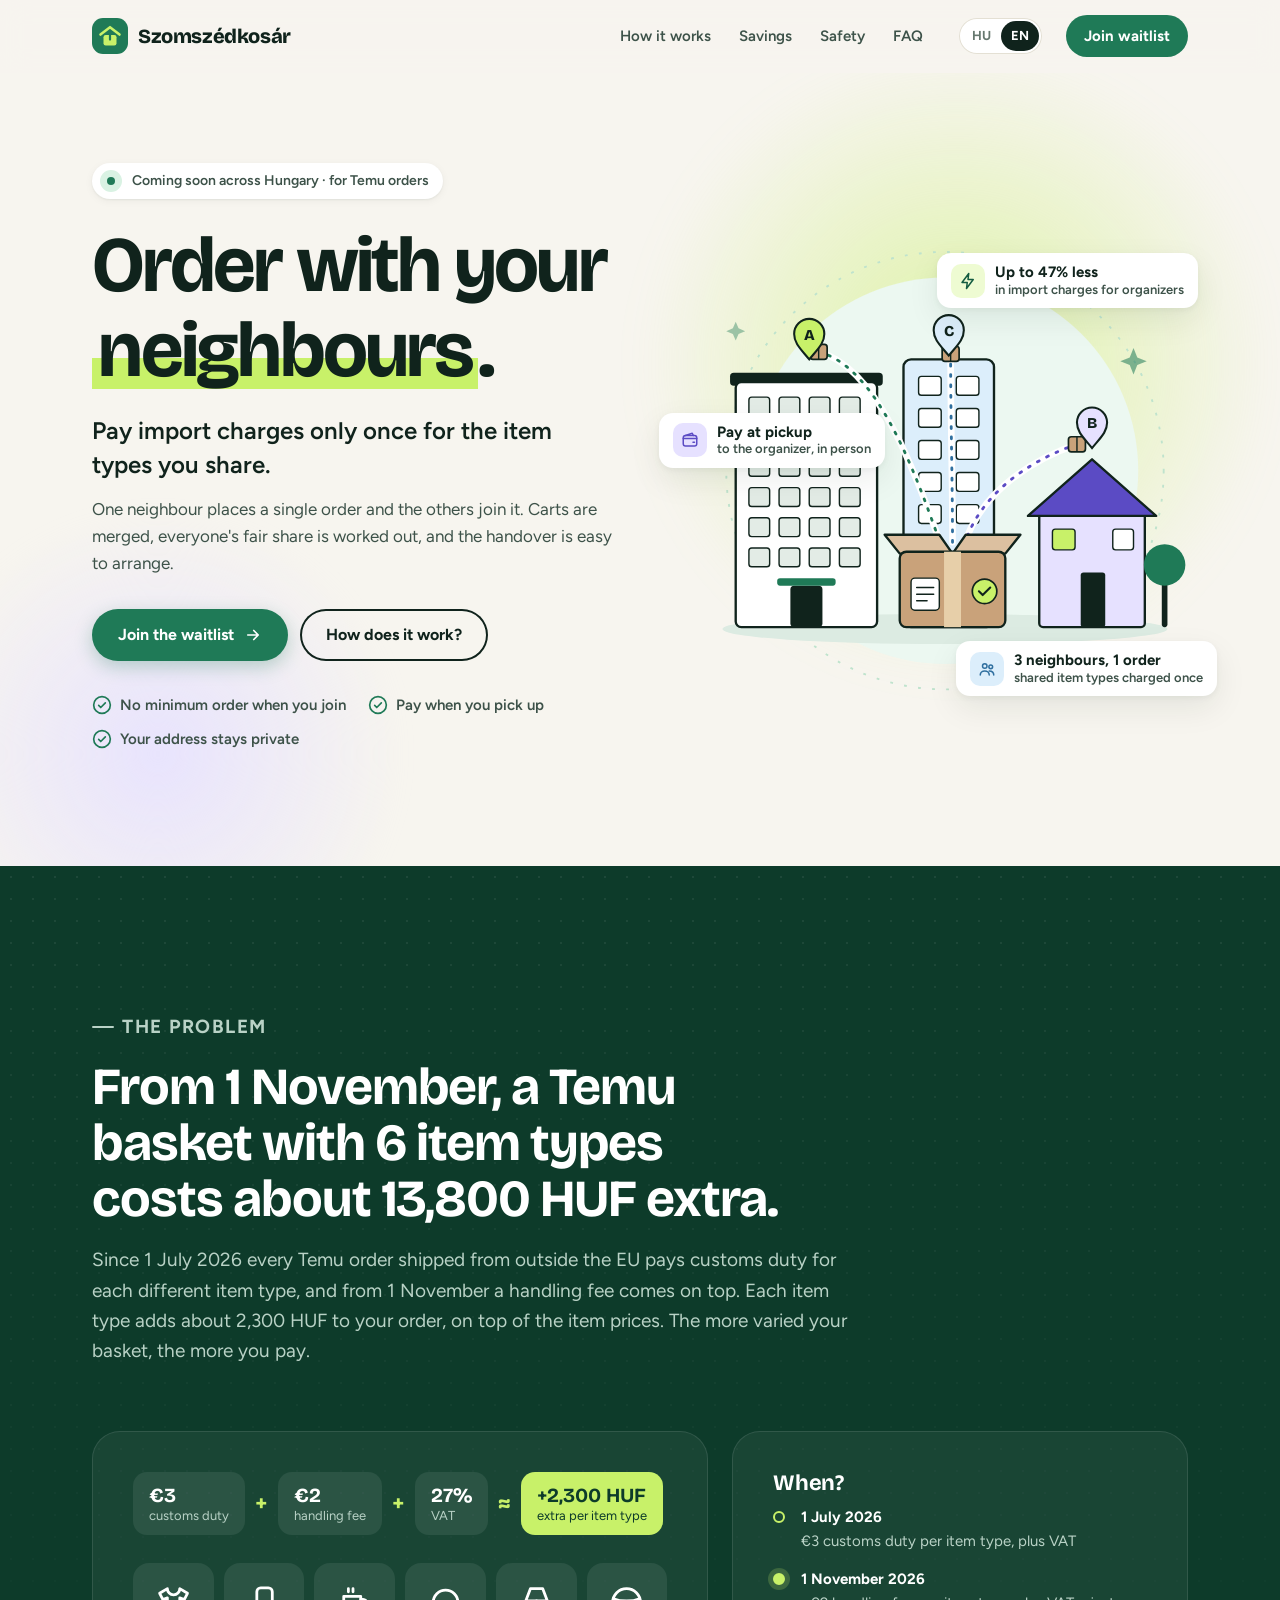
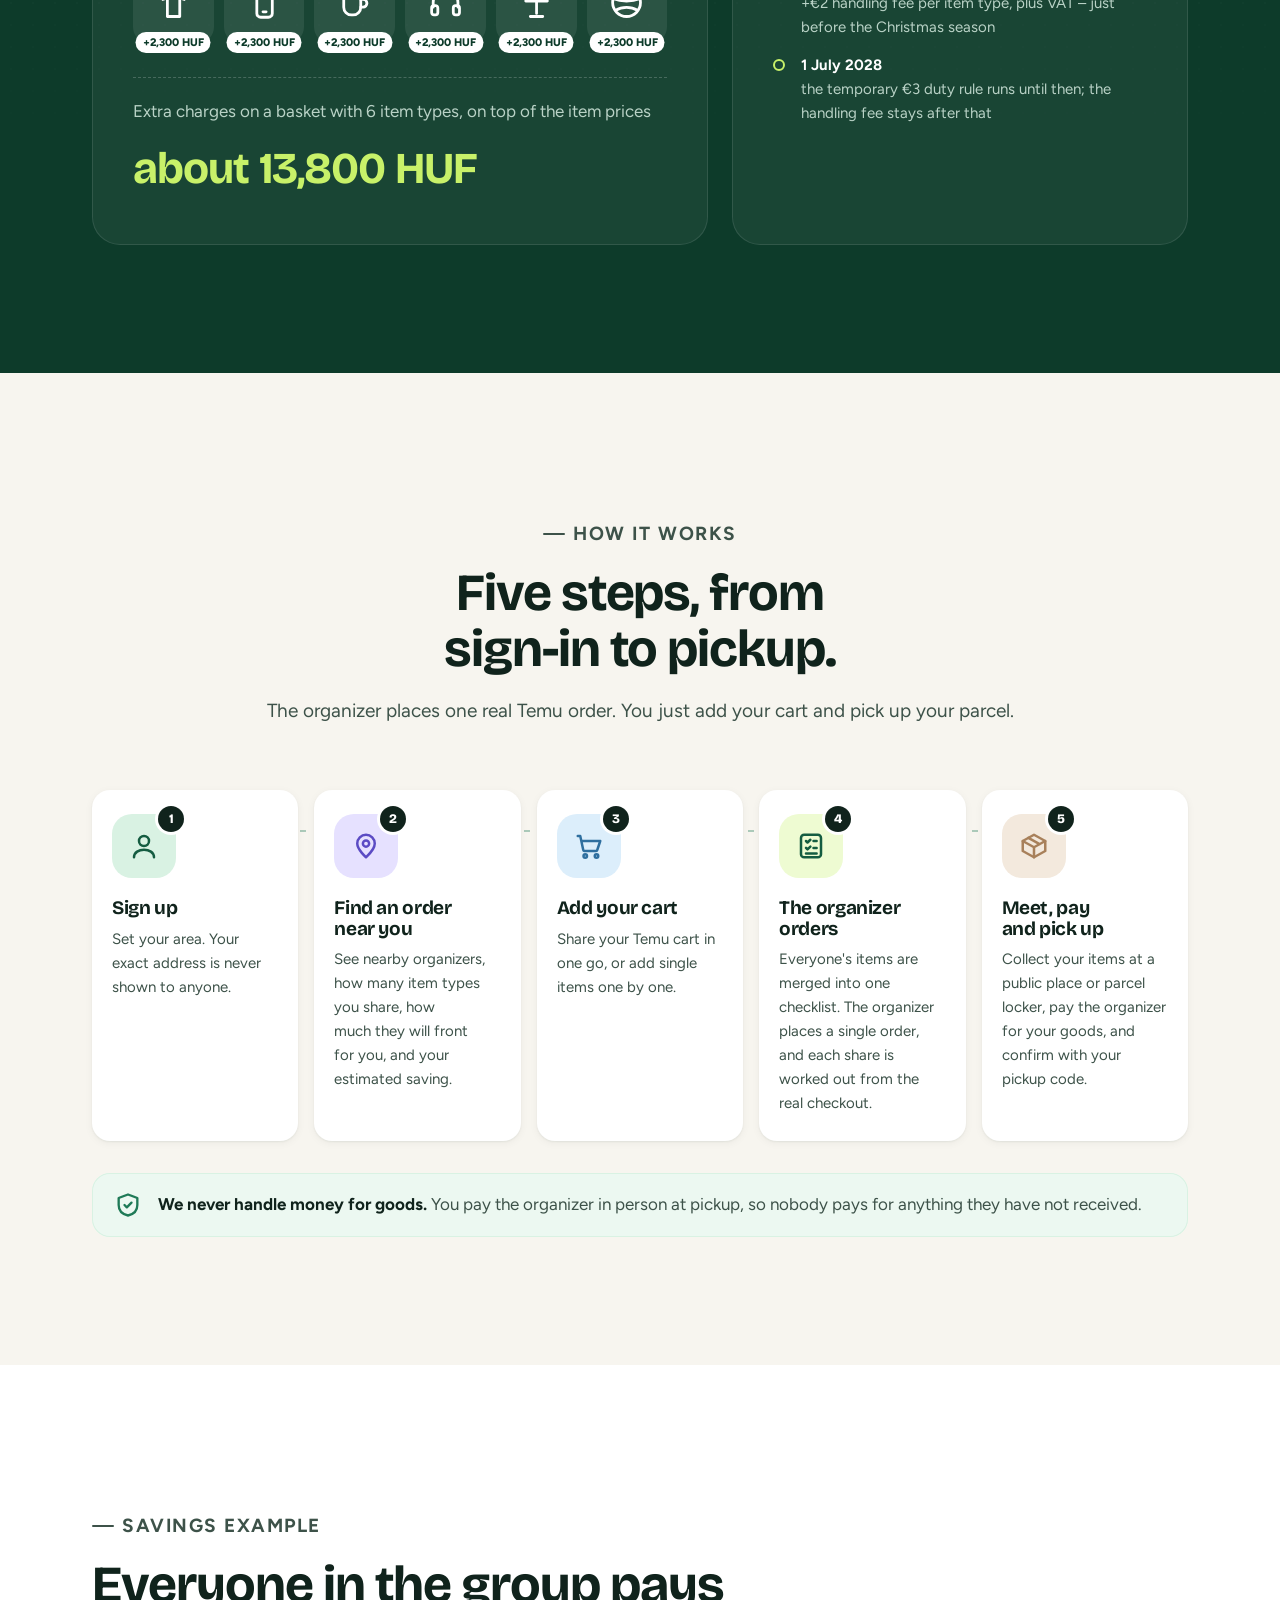
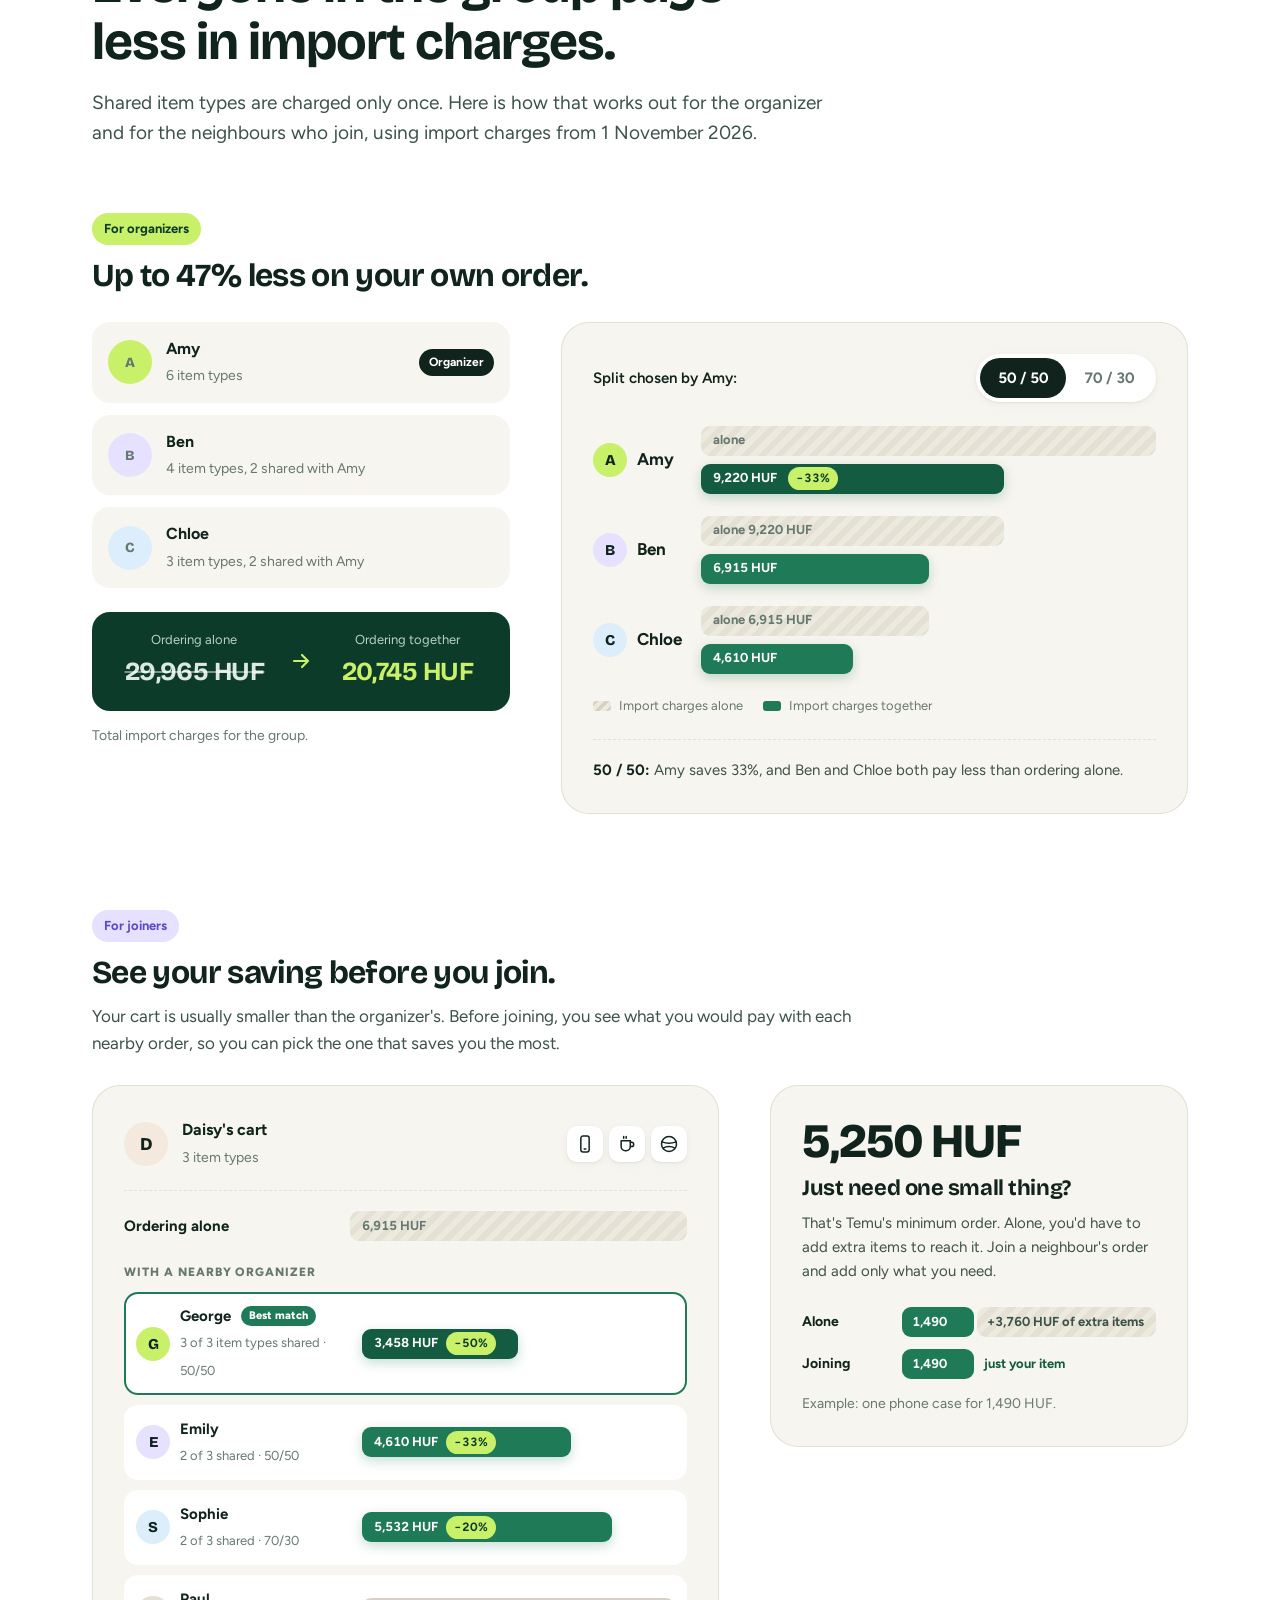
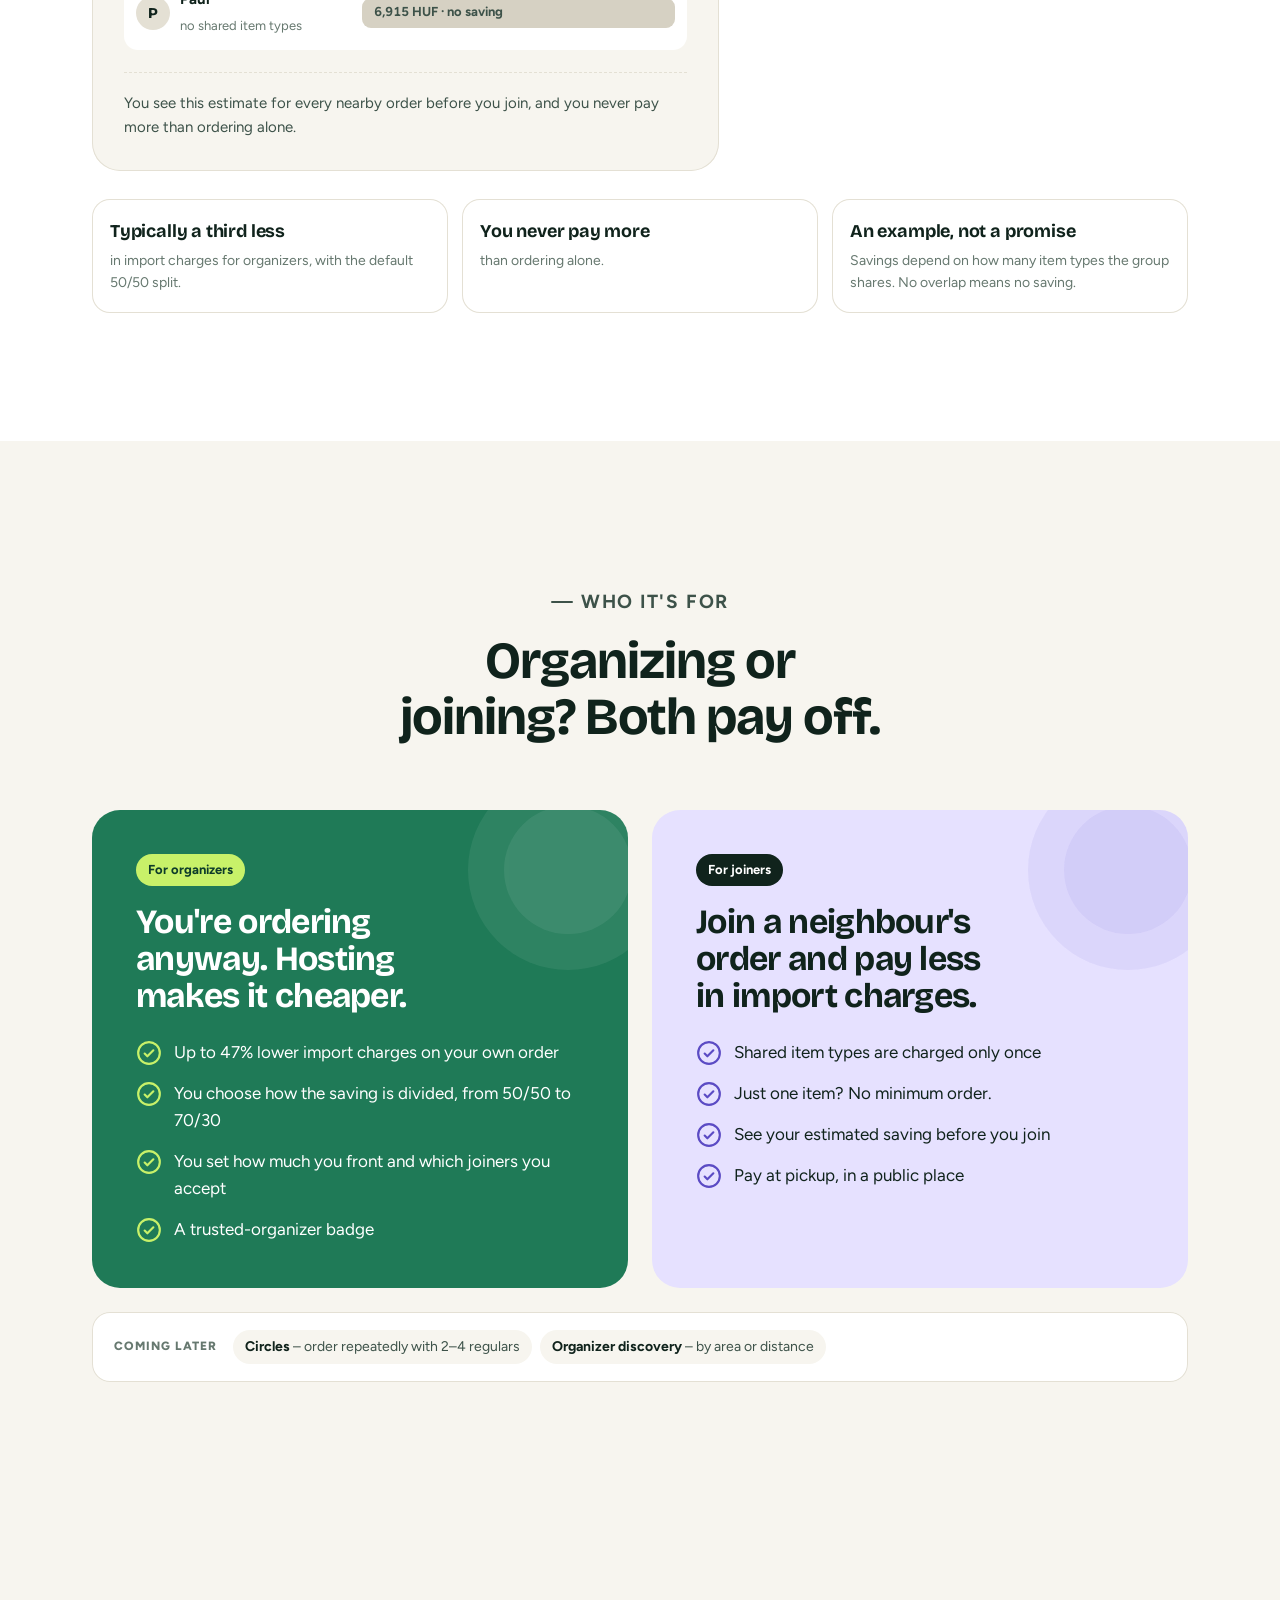
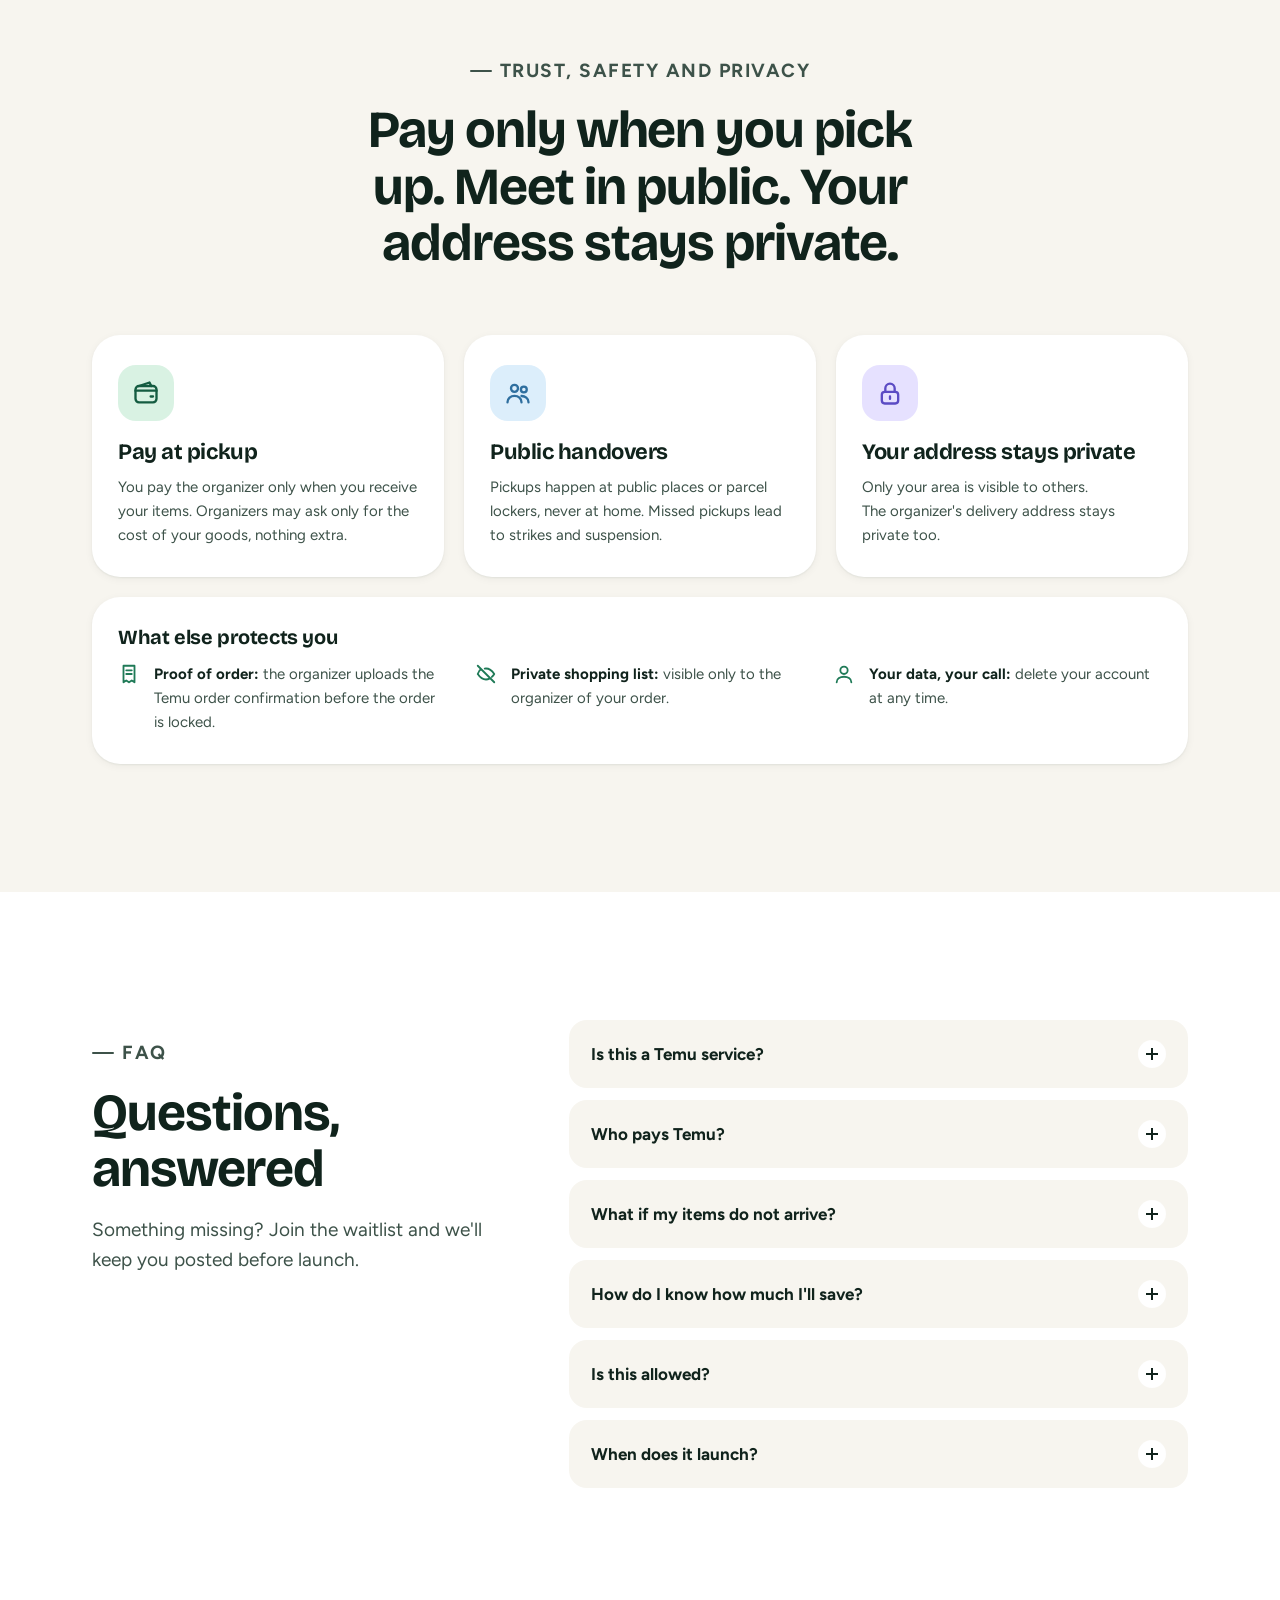
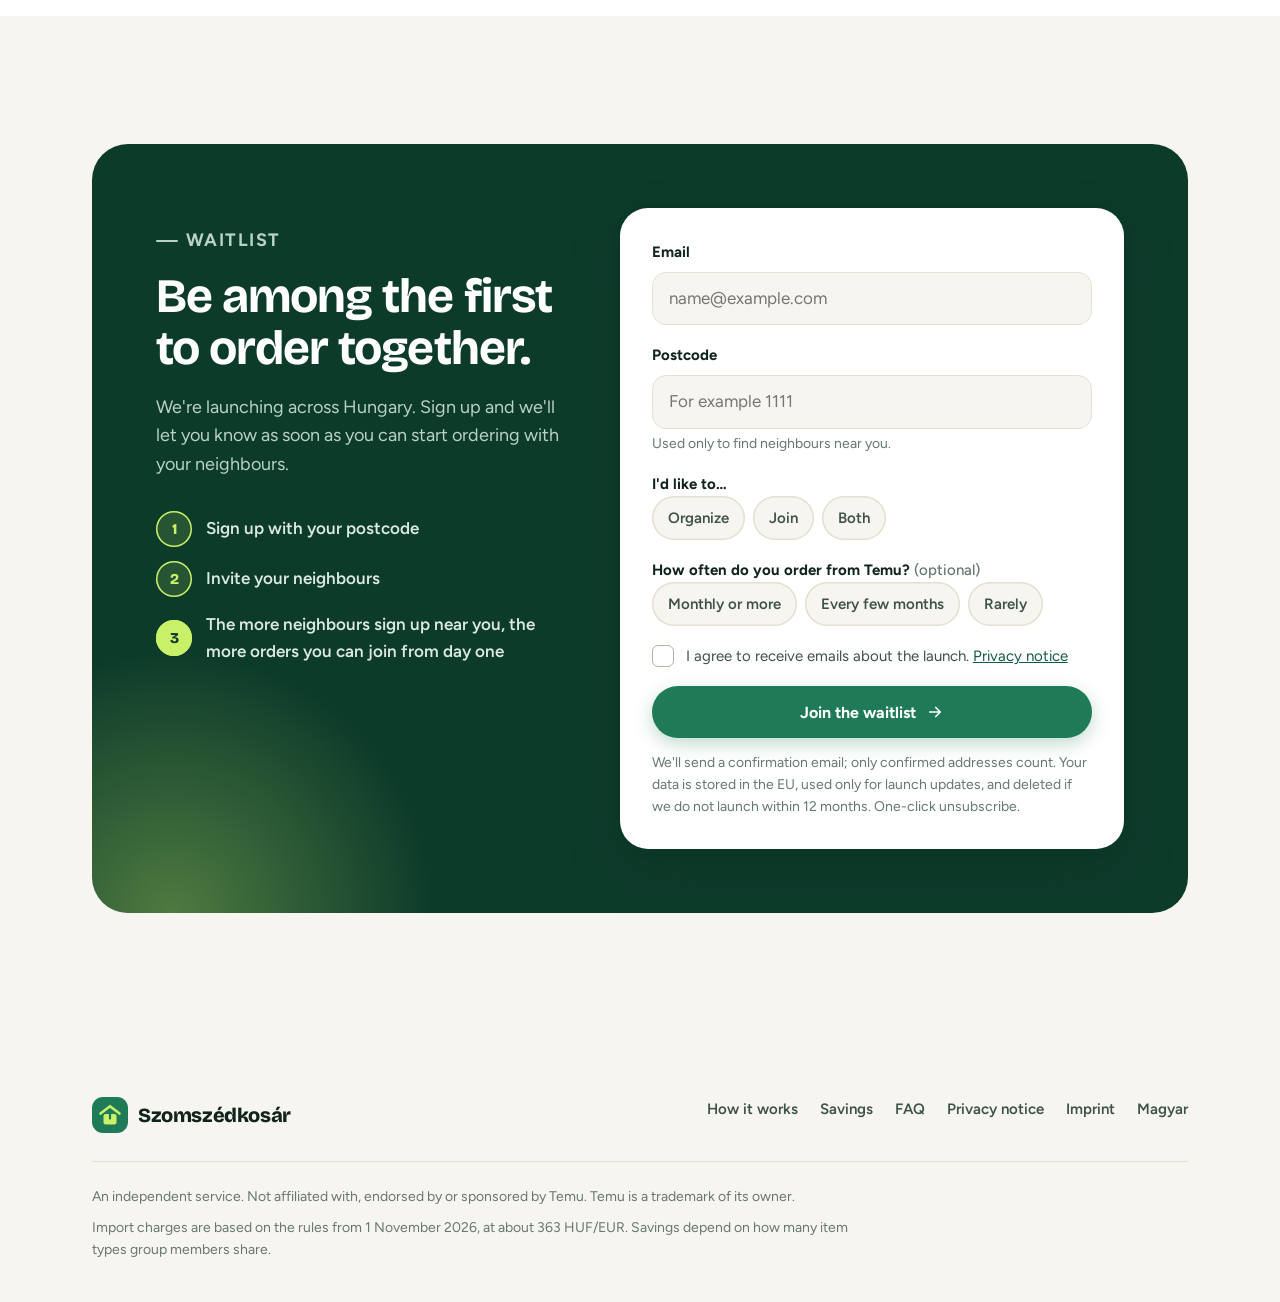
==== commit ccbeb71f: "chore: asd" ====
--- a/en/index.html
+++ b/en/index.html
@@ -4,7 +4,7 @@
   <meta charset="utf-8">
   <meta name="viewport" content="width=device-width, initial-scale=1">
   <title>Szomszédkosár – order with your neighbours, pay less in import charges</title>
-  <meta name="description" content="Order from Temu together with your neighbours and pay import charges only once for the item types you share. Join the waitlist and bring the pilot to your district.">
+  <meta name="description" content="Order from Temu together with your neighbours and pay import charges only once for the item types you share. Join the waitlist and be the first to know when it launches.">
   <meta name="theme-color" content="#0d3b2a">
   <link rel="icon" href="../assets/favicon.svg" type="image/svg+xml">
   <link rel="alternate" hreflang="hu" href="../">
@@ -35,10 +35,8 @@
     <symbol id="i-wallet" viewBox="0 0 24 24" fill="none" stroke="currentColor" stroke-width="2" stroke-linecap="round" stroke-linejoin="round"><rect x="3" y="6" width="18" height="14" rx="3"/><path d="M3 10h18M16 15h2M6 6l9-3 1.5 3"/></symbol>
     <symbol id="i-people" viewBox="0 0 24 24" fill="none" stroke="currentColor" stroke-width="2" stroke-linecap="round" stroke-linejoin="round"><circle cx="9" cy="8" r="3"/><circle cx="17" cy="9" r="2.5"/><path d="M3 20c0-3.3 2.7-5.5 6-5.5s6 2.2 6 5.5M15 14.6c3 .1 6 1.9 6 5.4"/></symbol>
     <symbol id="i-lock" viewBox="0 0 24 24" fill="none" stroke="currentColor" stroke-width="2" stroke-linecap="round" stroke-linejoin="round"><rect x="5" y="11" width="14" height="10" rx="2.5"/><path d="M8 11V8a4 4 0 0 1 8 0v3M12 15v2"/></symbol>
-    <symbol id="i-info" viewBox="0 0 24 24" fill="none" stroke="currentColor" stroke-width="2" stroke-linecap="round" stroke-linejoin="round"><circle cx="12" cy="12" r="10"/><path d="M12 11v6M12 7.5v.01"/></symbol>
     <symbol id="i-receipt" viewBox="0 0 24 24" fill="none" stroke="currentColor" stroke-width="2" stroke-linecap="round" stroke-linejoin="round"><path d="M6 3h12v18l-3-2-3 2-3-2-3 2V3Z"/><path d="M9 8h6M9 12h6"/></symbol>
     <symbol id="i-alert" viewBox="0 0 24 24" fill="none" stroke="currentColor" stroke-width="2" stroke-linecap="round" stroke-linejoin="round"><path d="M10.3 4 2.5 18a2 2 0 0 0 1.7 3h15.6a2 2 0 0 0 1.7-3L13.7 4a2 2 0 0 0-3.4 0Z"/><path d="M12 9.5v4M12 17v.01"/></symbol>
-    <symbol id="i-cloud" viewBox="0 0 24 24" fill="none" stroke="currentColor" stroke-width="2" stroke-linecap="round" stroke-linejoin="round"><path d="M7 18a5 5 0 1 1 .9-9.9A6 6 0 0 1 19 10a4 4 0 0 1-1 8H7Z"/></symbol>
     <symbol id="i-eye-off" viewBox="0 0 24 24" fill="none" stroke="currentColor" stroke-width="2" stroke-linecap="round" stroke-linejoin="round"><path d="M3 3l18 18M10.6 6.1A9.8 9.8 0 0 1 12 6c5 0 9 6 9 6a17 17 0 0 1-2.6 3.2M6.6 6.6C4.3 8.2 3 12 3 12s4 6 9 6c1.4 0 2.7-.4 3.9-1"/></symbol>
     <symbol id="i-mail" viewBox="0 0 24 24" fill="none" stroke="currentColor" stroke-width="2" stroke-linecap="round" stroke-linejoin="round"><rect x="3" y="5" width="18" height="14" rx="2.5"/><path d="m3 7 9 6 9-6"/></symbol>
     <symbol id="i-link" viewBox="0 0 24 24" fill="none" stroke="currentColor" stroke-width="2" stroke-linecap="round" stroke-linejoin="round"><path d="M10 14a4 4 0 0 0 5.7 0l3-3a4 4 0 0 0-5.7-5.7l-1 1"/><path d="M14 10a4 4 0 0 0-5.7 0l-3 3a4 4 0 0 0 5.7 5.7l1-1"/></symbol>
@@ -68,7 +66,6 @@
     <nav class="nav" aria-label="Main navigation">
       <a href="#how-it-works">How it works</a>
       <a href="#example">Savings</a>
-      <a href="#pricing">Pricing</a>
       <a href="#trust">Safety</a>
       <a href="#faq">FAQ</a>
     </nav>
@@ -86,16 +83,16 @@
   <section class="hero">
     <div class="wrap hero-grid">
       <div class="hero-copy">
-        <p class="pill"><span class="dot" aria-hidden="true"></span>Coming soon to Budapest · for Temu orders</p>
+        <p class="pill"><span class="dot" aria-hidden="true"></span>Coming soon across Hungary · for Temu orders</p>
         <h1>Order with your <span class="mark">neighbours</span>.</h1>
         <p class="lead">Pay import charges only once for the item types you share.</p>
-        <p class="sub">One neighbour places a single order and the others join it. The app merges the carts, works out everyone's fair share and helps with the handover.</p>
+        <p class="sub">One neighbour places a single order and the others join it. Carts are merged, everyone's fair share is worked out, and the handover is easy to arrange.</p>
         <div class="hero-actions">
           <a class="btn" href="#waitlist">Join the waitlist <svg aria-hidden="true"><use href="#i-arrow"/></svg></a>
           <a class="btn btn-ghost" href="#how-it-works">How does it work?</a>
         </div>
         <ul class="proof">
-          <li><svg aria-hidden="true"><use href="#i-check"/></svg>Free for organizers</li>
+          <li><svg aria-hidden="true"><use href="#i-check"/></svg>No minimum order when you join</li>
           <li><svg aria-hidden="true"><use href="#i-check"/></svg>Pay when you pick up</li>
           <li><svg aria-hidden="true"><use href="#i-check"/></svg>Your address stays private</li>
         </ul>
@@ -210,42 +207,37 @@
     <div class="wrap">
       <div class="section-head reveal">
         <p class="kicker">The problem</p>
-        <h2 id="problem-title">From 1 November, about 2,300&nbsp;HUF in import charges for each different item type.</h2>
-        <p>Since 1 July 2026 every Temu order shipped from outside the EU pays customs duty for each item type, and from 1 November a handling fee comes on top. The more varied your basket, the more you pay.</p>
+        <h2 id="problem-title">From 1 November, a Temu basket with 6 item types costs about 13,800&nbsp;HUF extra.</h2>
+        <p>Since 1 July 2026 every Temu order shipped from outside the EU pays customs duty for each different item type, and from 1 November a handling fee comes on top. Each item type adds about 2,300&nbsp;HUF to your order, on top of the item prices. The more varied your basket, the more you pay.</p>
       </div>
 
       <div class="problem-grid">
         <div class="panel-dark reveal">
-          <div class="formula" aria-label="EUR 3 duty plus EUR 2 handling fee plus 27% VAT, about 2,300 forints per item type">
+          <div class="formula" aria-label="EUR 3 duty plus EUR 2 handling fee plus 27% VAT, about 2,300 forints extra cost per item type">
             <span class="chip-dark"><strong>€3</strong>customs duty</span>
             <span class="op" aria-hidden="true">+</span>
             <span class="chip-dark"><strong>€2</strong>handling fee</span>
             <span class="op" aria-hidden="true">+</span>
             <span class="chip-dark"><strong>27%</strong>VAT</span>
             <span class="op" aria-hidden="true">≈</span>
-            <span class="chip-dark result"><strong>2,300&nbsp;HUF</strong>per item type</span>
+            <span class="chip-dark result"><strong>+2,300&nbsp;HUF</strong>extra per item type</span>
           </div>
 
           <ul class="basket" aria-label="A basket with six different item types" role="list">
-            <li class="item"><svg aria-hidden="true"><use href="#t-shirt"/></svg><span class="tag">2,300&nbsp;HUF</span><span class="sr-only">Kids' clothes</span></li>
-            <li class="item"><svg aria-hidden="true"><use href="#t-phone"/></svg><span class="tag">2,300&nbsp;HUF</span><span class="sr-only">Phone case</span></li>
-            <li class="item"><svg aria-hidden="true"><use href="#t-mug"/></svg><span class="tag">2,300&nbsp;HUF</span><span class="sr-only">Kitchen item</span></li>
-            <li class="item"><svg aria-hidden="true"><use href="#t-head"/></svg><span class="tag">2,300&nbsp;HUF</span><span class="sr-only">Headphones</span></li>
-            <li class="item"><svg aria-hidden="true"><use href="#t-lamp"/></svg><span class="tag">2,300&nbsp;HUF</span><span class="sr-only">Lamp</span></li>
-            <li class="item"><svg aria-hidden="true"><use href="#t-ball"/></svg><span class="tag">2,300&nbsp;HUF</span><span class="sr-only">Toy</span></li>
+            <li class="item"><svg aria-hidden="true"><use href="#t-shirt"/></svg><span class="tag">+2,300&nbsp;HUF</span><span class="sr-only">Kids' clothes</span></li>
+            <li class="item"><svg aria-hidden="true"><use href="#t-phone"/></svg><span class="tag">+2,300&nbsp;HUF</span><span class="sr-only">Phone case</span></li>
+            <li class="item"><svg aria-hidden="true"><use href="#t-mug"/></svg><span class="tag">+2,300&nbsp;HUF</span><span class="sr-only">Kitchen item</span></li>
+            <li class="item"><svg aria-hidden="true"><use href="#t-head"/></svg><span class="tag">+2,300&nbsp;HUF</span><span class="sr-only">Headphones</span></li>
+            <li class="item"><svg aria-hidden="true"><use href="#t-lamp"/></svg><span class="tag">+2,300&nbsp;HUF</span><span class="sr-only">Lamp</span></li>
+            <li class="item"><svg aria-hidden="true"><use href="#t-ball"/></svg><span class="tag">+2,300&nbsp;HUF</span><span class="sr-only">Toy</span></li>
           </ul>
           <div class="basket-total">
-            <span>Import charges on a basket with 6 item types</span>
+            <span>Extra charges on a basket with 6 item types, on top of the item prices</span>
             <strong>about 13,800&nbsp;HUF</strong>
           </div>
         </div>
 
         <div class="problem-side">
-          <div class="panel-dark stat-card reveal">
-            <p class="big">5,250&nbsp;HUF</p>
-            <h3>Just need one small thing?</h3>
-            <p>Temu's minimum order is 5,250&nbsp;HUF, so even a single small item means padding your cart.</p>
-          </div>
           <div class="panel-dark stat-card reveal">
             <h3>When?</h3>
             <ol class="timeline">
@@ -271,23 +263,23 @@
       <ol class="steps reveal-stagger">
         <li class="step">
           <div class="step-icon"><svg aria-hidden="true"><use href="#i-user"/></svg></div>
-          <h3>Sign in with Google</h3>
-          <p>Set your district. No password, and your exact address is never shown to anyone.</p>
+          <h3>Sign up</h3>
+          <p>Set your area. Your exact address is never shown to anyone.</p>
         </li>
         <li class="step">
           <div class="step-icon"><svg aria-hidden="true"><use href="#i-pin"/></svg></div>
           <h3>Find an order near you</h3>
-          <p>See nearby organizers, how many item types you share, how much they will front for you, and your estimated saving after fees.</p>
+          <p>See nearby organizers, how many item types you share, how much they will front for you, and your estimated saving.</p>
         </li>
         <li class="step">
           <div class="step-icon"><svg aria-hidden="true"><use href="#i-cart"/></svg></div>
           <h3>Add your cart</h3>
-          <p>Upload a screenshot of your Temu cart or paste product links. The app reads the items and you confirm them.</p>
+          <p>Share your Temu cart in one go, or add single items one by one.</p>
         </li>
         <li class="step">
           <div class="step-icon"><svg aria-hidden="true"><use href="#i-list"/></svg></div>
           <h3>The organizer orders</h3>
-          <p>The app merges everyone's items into one checklist. The organizer places a single order, and the app works out each share from the real checkout.</p>
+          <p>Everyone's items are merged into one checklist. The organizer places a single order, and each share is worked out from the real checkout.</p>
         </li>
         <li class="step">
           <div class="step-icon"><svg aria-hidden="true"><use href="#i-parcel"/></svg></div>
@@ -298,7 +290,7 @@
 
       <div class="note-band reveal">
         <svg aria-hidden="true"><use href="#i-shield"/></svg>
-        <p><strong>The app never handles money for goods.</strong> You pay the organizer in person at pickup, so nobody pays for anything they have not received.</p>
+        <p><strong>We never handle money for goods.</strong> You pay the organizer in person at pickup, so nobody pays for anything they have not received.</p>
       </div>
     </div>
   </section>
@@ -308,16 +300,21 @@
     <div class="wrap">
       <div class="section-head reveal">
         <p class="kicker">Savings example</p>
-        <h2 id="example-title">Cut your import charges by up to 47%.</h2>
-        <p>Shared item types are charged only once. Here is a three-person example, using import charges from 1 November 2026.</p>
+        <h2 id="example-title">Everyone in the group pays less in import charges.</h2>
+        <p>Shared item types are charged only once. Here is how that works out for the organizer and for the neighbours who join, using import charges from 1 November 2026.</p>
+      </div>
+
+      <div class="block-head reveal">
+        <span class="block-badge">For organizers</span>
+        <h3>Up to 47% less on your own order.</h3>
       </div>
 
       <div class="savings-grid">
         <div class="reveal">
           <div class="scenario">
-            <div class="person"><span class="avatar av-a" aria-hidden="true">A</span><div><strong>Anna</strong><span>6 item types</span></div><span class="role">Organizer</span></div>
-            <div class="person"><span class="avatar av-b" aria-hidden="true">B</span><div><strong>Bence</strong><span>4 item types, 2 shared with Anna</span></div></div>
-            <div class="person"><span class="avatar av-c" aria-hidden="true">C</span><div><strong>Csilla</strong><span>3 item types, 2 shared with Anna</span></div></div>
+            <div class="person"><span class="avatar av-a" aria-hidden="true">A</span><div><strong>Amy</strong><span>6 item types</span></div><span class="role">Organizer</span></div>
+            <div class="person"><span class="avatar av-b" aria-hidden="true">B</span><div><strong>Ben</strong><span>4 item types, 2 shared with Amy</span></div></div>
+            <div class="person"><span class="avatar av-c" aria-hidden="true">C</span><div><strong>Chloe</strong><span>3 item types, 2 shared with Amy</span></div></div>
           </div>
           <div class="totals">
             <div class="was"><span>Ordering alone</span><strong>29,965&nbsp;HUF</strong></div>
@@ -331,26 +328,26 @@
           <input class="sr-only" type="radio" name="split" id="split50" checked>
           <input class="sr-only" type="radio" name="split" id="split70">
           <div class="split-top">
-            <p>Split chosen by Anna:</p>
+            <p>Split chosen by Amy:</p>
             <div class="split-toggle" role="presentation">
               <label for="split50">50 / 50</label>
               <label for="split70">70 / 30</label>
             </div>
           </div>
 
-          <div class="chart" role="img" aria-label="Import charges per person. With a 50/50 split Anna pays 9,220, Bence 6,915 and Csilla 4,610 forints. With a 70/30 split Anna pays 7,376, Bence 7,837 and Csilla 5,532 forints.">
+          <div class="chart" role="img" aria-label="Import charges per person. With a 50/50 split Amy pays 9,220, Ben 6,915 and Chloe 4,610 forints. With a 70/30 split Amy pays 7,376, Ben 7,837 and Chloe 5,532 forints.">
             <div class="bar-row" style="--alone:100; --t50:66.67; --t70:53.33">
-              <div class="who"><span class="avatar av-a">A</span>Anna</div>
+              <div class="who"><span class="avatar av-a">A</span>Amy</div>
               <div class="track"><div class="bar alone">alone</div></div>
               <div class="track"><div class="bar together"><span class="v50">9,220&nbsp;HUF <span class="save-badge">−33%</span></span><span class="v70">7,376&nbsp;HUF <span class="save-badge">−47%</span></span></div></div>
             </div>
             <div class="bar-row" style="--alone:66.67; --t50:50; --t70:56.67">
-              <div class="who"><span class="avatar av-b">B</span>Bence</div>
+              <div class="who"><span class="avatar av-b">B</span>Ben</div>
               <div class="track"><div class="bar alone">alone 9,220&nbsp;HUF</div></div>
               <div class="track"><div class="bar together"><span class="v50">6,915&nbsp;HUF</span><span class="v70">7,837&nbsp;HUF</span></div></div>
             </div>
             <div class="bar-row" style="--alone:50; --t50:33.33; --t70:40">
-              <div class="who"><span class="avatar av-c">C</span>Csilla</div>
+              <div class="who"><span class="avatar av-c">C</span>Chloe</div>
               <div class="track"><div class="bar alone">alone 6,915&nbsp;HUF</div></div>
               <div class="track"><div class="bar together"><span class="v50">4,610&nbsp;HUF</span><span class="v70">5,532&nbsp;HUF</span></div></div>
             </div>
@@ -362,9 +359,74 @@
           </div>
 
           <p class="split-foot">
-            <span class="v50"><strong>50 / 50:</strong> Anna saves 33%, and Bence and Csilla both pay less than ordering alone.</span>
-            <span class="v70"><strong>70 / 30:</strong> Anna keeps more of the shared saving – 47% – and Bence and Csilla still pay less than ordering alone.</span>
+            <span class="v50"><strong>50 / 50:</strong> Amy saves 33%, and Ben and Chloe both pay less than ordering alone.</span>
+            <span class="v70"><strong>70 / 30:</strong> Amy keeps more of the shared saving – 47% – and Ben and Chloe still pay less than ordering alone.</span>
           </p>
+        </div>
+      </div>
+
+      <div class="block-head reveal">
+        <span class="block-badge is-join">For joiners</span>
+        <h3>See your saving before you join.</h3>
+        <p>Your cart is usually smaller than the organizer's. Before joining, you see what you would pay with each nearby order, so you can pick the one that saves you the most.</p>
+      </div>
+
+      <div class="joiner-grid">
+        <div class="preview-card reveal">
+          <div class="preview-top">
+            <span class="avatar av-d" aria-hidden="true">D</span>
+            <div><strong>Daisy's cart</strong><span>3 item types</span></div>
+            <ul class="mini-items" aria-hidden="true">
+              <li><svg><use href="#t-phone"/></svg></li>
+              <li><svg><use href="#t-mug"/></svg></li>
+              <li><svg><use href="#t-ball"/></svg></li>
+            </ul>
+          </div>
+
+          <div class="preview-alone">
+            <span>Ordering alone</span>
+            <div class="track"><div class="bar alone" style="--alone:100">6,915&nbsp;HUF</div></div>
+          </div>
+
+          <p class="preview-label">With a nearby organizer</p>
+          <ul class="org-list" aria-label="Daisy's estimated import charges with each nearby organizer">
+            <li class="org-row best" style="--t:50">
+              <div class="who"><span class="avatar av-a" aria-hidden="true">G</span><div><strong>George <span class="best-tag">Best match</span></strong><span>3 of 3 item types shared · 50/50</span></div></div>
+              <div class="track"><div class="bar together">3,458&nbsp;HUF <span class="save-badge">−50%</span></div></div>
+            </li>
+            <li class="org-row" style="--t:66.67">
+              <div class="who"><span class="avatar av-b" aria-hidden="true">E</span><div><strong>Emily</strong><span>2 of 3 shared · 50/50</span></div></div>
+              <div class="track"><div class="bar together">4,610&nbsp;HUF <span class="save-badge">−33%</span></div></div>
+            </li>
+            <li class="org-row" style="--t:80">
+              <div class="who"><span class="avatar av-c" aria-hidden="true">S</span><div><strong>Sophie</strong><span>2 of 3 shared · 70/30</span></div></div>
+              <div class="track"><div class="bar together">5,532&nbsp;HUF <span class="save-badge">−20%</span></div></div>
+            </li>
+            <li class="org-row none" style="--t:100">
+              <div class="who"><span class="avatar" aria-hidden="true">P</span><div><strong>Paul</strong><span>no shared item types</span></div></div>
+              <div class="track"><div class="bar together">6,915&nbsp;HUF · no saving</div></div>
+            </li>
+          </ul>
+
+          <p class="split-foot">You see this estimate for every nearby order before you join, and you never pay more than ordering alone.</p>
+        </div>
+
+        <div class="minorder-card reveal">
+          <p class="big">5,250&nbsp;HUF</p>
+          <h3>Just need one small thing?</h3>
+          <p>That's Temu's minimum order. Alone, you'd have to add extra items to reach it. Join a neighbour's order and add only what you need.</p>
+
+          <div class="mo-chart" aria-hidden="true">
+            <div class="mo-row">
+              <span>Alone</span>
+              <div class="mo-bar"><span class="mo-item">1,490</span><span class="mo-pad">+3,760&nbsp;HUF of extra items</span></div>
+            </div>
+            <div class="mo-row">
+              <span>Joining</span>
+              <div class="mo-bar"><span class="mo-item">1,490</span><span class="mo-note">just your item</span></div>
+            </div>
+          </div>
+          <p class="fine">Example: one phone case for 1,490&nbsp;HUF.</p>
         </div>
       </div>
 
@@ -391,7 +453,6 @@
           <h3>You're ordering anyway. Hosting makes it cheaper.</h3>
           <ul>
             <li><svg aria-hidden="true"><use href="#i-check"/></svg><span>Up to 47% lower import charges on your own order</span></li>
-            <li><svg aria-hidden="true"><use href="#i-check"/></svg><span>No fees ever, plus a free join after every two completed groups</span></li>
             <li><svg aria-hidden="true"><use href="#i-check"/></svg><span>You choose how the saving is divided, from 50/50 to 70/30</span></li>
             <li><svg aria-hidden="true"><use href="#i-check"/></svg><span>You set how much you front and which joiners you accept</span></li>
             <li><svg aria-hidden="true"><use href="#i-check"/></svg><span>A trusted-organizer badge</span></li>
@@ -406,7 +467,6 @@
             <li><svg aria-hidden="true"><use href="#i-check"/></svg><span>Shared item types are charged only once</span></li>
             <li><svg aria-hidden="true"><use href="#i-check"/></svg><span>Just one item? No minimum order.</span></li>
             <li><svg aria-hidden="true"><use href="#i-check"/></svg><span>See your estimated saving before you join</span></li>
-            <li><svg aria-hidden="true"><use href="#i-check"/></svg><span>Your first group is free</span></li>
             <li><svg aria-hidden="true"><use href="#i-check"/></svg><span>Pay at pickup, in a public place</span></li>
           </ul>
         </article>
@@ -415,50 +475,9 @@
       <div class="later reveal">
         <span class="lbl">Coming later</span>
         <ul>
-          <li><strong>Circles</strong> – order repeatedly with 2–4 regulars, with a monthly fee cap</li>
-          <li><strong>Organizer discovery</strong> – by area, radius or district</li>
-          <li><strong>Mobile apps</strong> – iOS and Android</li>
+          <li><strong>Circles</strong> – order repeatedly with 2–4 regulars</li>
+          <li><strong>Organizer discovery</strong> – by area or distance</li>
         </ul>
-      </div>
-    </div>
-  </section>
-
-  <!-- ============ PRICING ============ -->
-  <section class="section pricing" id="pricing" aria-labelledby="pricing-title">
-    <div class="wrap">
-      <div class="section-head center reveal">
-        <p class="kicker">Pricing</p>
-        <h2 id="pricing-title">You only pay when you save.</h2>
-        <p>Free for organizers. Your first order is free. After that you only pay when you save: a quarter of your saving, at most 750&nbsp;HUF.</p>
-      </div>
-
-      <div class="price-grid reveal-stagger">
-        <div class="price">
-          <span class="who">Organizer</span>
-          <p class="amount">0&nbsp;HUF</p>
-          <p>Always free. Earn a free join after every two completed groups.</p>
-        </div>
-        <div class="price">
-          <span class="who">Your first group</span>
-          <p class="amount">0&nbsp;HUF</p>
-          <p>Free once the pickup is confirmed. A failed group does not use it up.</p>
-        </div>
-        <div class="price featured">
-          <span class="tag">Only when you save</span>
-          <span class="who">After that, as a joiner</span>
-          <p class="amount">¼ <small>of your saving</small></p>
-          <p>At most 750&nbsp;HUF per order. No fee on savings under 1,000&nbsp;HUF. Shown before you join, and the final fee never exceeds the estimate.</p>
-        </div>
-        <div class="price">
-          <span class="who">Small add-on</span>
-          <p class="amount">200&nbsp;HUF</p>
-          <p>A single item under Temu's minimum order – no padding your cart.</p>
-        </div>
-      </div>
-
-      <div class="price-note reveal">
-        <svg aria-hidden="true"><use href="#i-info"/></svg>
-        <p>Fees come from a prepaid in-app balance (top-ups from 1,000&nbsp;HUF, refundable to the original card, usable only for app fees). The fee is held when you join and taken only after you confirm pickup. You pay the organizer for your goods in person – the app never takes a cut of them.</p>
       </div>
     </div>
   </section>
@@ -485,28 +504,17 @@
         <div class="trust-card">
           <div class="ti"><svg aria-hidden="true"><use href="#i-lock"/></svg></div>
           <h3>Your address stays private</h3>
-          <p>Only your district is visible to others. The organizer's delivery address stays private and encrypted.</p>
+          <p>Only your area is visible to others. The organizer's delivery address stays private too.</p>
         </div>
       </div>
 
       <div class="trust-more">
-        <div class="ladder-card reveal">
-          <h3>Limits that grow with trust</h3>
-          <p>How much a joiner can add to one order. Organizers can set stricter limits.</p>
-          <div class="ladder">
-            <div class="rung" style="--h:42%"><strong>10,000&nbsp;HUF</strong><span>as a new joiner</span></div>
-            <div class="rung" style="--h:68%"><strong>20,000&nbsp;HUF</strong><span>after 2 completed pickups</span></div>
-            <div class="rung" style="--h:100%"><strong>35,000&nbsp;HUF</strong><span>after 5 completed pickups</span></div>
-          </div>
-        </div>
-
         <div class="list-card reveal">
           <h3>What else protects you</h3>
           <ul>
             <li><svg aria-hidden="true"><use href="#i-receipt"/></svg><span><strong>Proof of order:</strong> the organizer uploads the Temu order confirmation before the order is locked.</span></li>
             <li><svg aria-hidden="true"><use href="#i-eye-off"/></svg><span><strong>Private shopping list:</strong> visible only to the organizer of your order.</span></li>
-            <li><svg aria-hidden="true"><use href="#i-cloud"/></svg><span><strong>Data in the EU:</strong> AWS Frankfurt, deleted after a fixed period. Delete your account at any time.</span></li>
-            <li><svg aria-hidden="true"><use href="#i-user"/></svg><span><strong>Google sign-in:</strong> shares only your name and email with the app.</span></li>
+            <li><svg aria-hidden="true"><use href="#i-user"/></svg><span><strong>Your data, your call:</strong> delete your account at any time.</span></li>
           </ul>
         </div>
       </div>
@@ -524,7 +532,7 @@
       <div class="faq-list reveal-stagger">
         <details>
           <summary>Is this a Temu service?</summary>
-          <p>No. It is an independent app that helps neighbours combine orders. It is not affiliated with Temu.</p>
+          <p>No. It is an independent service that helps neighbours combine orders. It is not affiliated with Temu.</p>
         </details>
         <details>
           <summary>Who pays Temu?</summary>
@@ -535,16 +543,16 @@
           <p>You do not pay for items you did not receive.</p>
         </details>
         <details>
-          <summary>Why the EUR 150 limit?</summary>
-          <p>Above it Temu charges import fees differently and costs rise, so the app keeps each shared order under it (69,184&nbsp;HUF of item prices at the current rate).</p>
+          <summary>How do I know how much I'll save?</summary>
+          <p>Before you join, you see how many item types you share with each nearby organizer and what you would pay in import charges with each of them.</p>
         </details>
         <details>
           <summary>Is this allowed?</summary>
-          <p>Yes. The app combines real orders legally, and every order is declared normally.</p>
+          <p>Yes. Only real orders are combined, legally, and every order is declared normally.</p>
         </details>
         <details>
           <summary>When does it launch?</summary>
-          <p>The pilot starts in one Budapest district first. The waitlist decides which.</p>
+          <p>We're launching across Hungary. Join the waitlist and we'll email you as soon as we launch.</p>
         </details>
       </div>
     </div>
@@ -556,12 +564,12 @@
       <div class="waitlist-card reveal">
         <div class="intro">
           <p class="kicker">Waitlist</p>
-          <h2 id="waitlist-title">Bring the pilot to your district.</h2>
-          <p>The district with the most neighbours on the waitlist gets the pilot first.</p>
+          <h2 id="waitlist-title">Be among the first to order together.</h2>
+          <p>We're launching across Hungary. Sign up and we'll let you know as soon as you can start ordering with your neighbours.</p>
           <ol class="pilot-steps">
-            <li>Sign up and pick your district</li>
+            <li>Sign up with your postcode</li>
             <li>Invite your neighbours</li>
-            <li>The district with the most sign-ups launches first</li>
+            <li>The more neighbours sign up near you, the more orders you can join from day one</li>
           </ol>
         </div>
 
@@ -573,40 +581,9 @@
             </div>
 
             <div class="field">
-              <label for="district">District</label>
-              <select class="select" id="district" name="district" required>
-                <option value="" disabled selected>Choose your district</option>
-                <optgroup label="Budapest">
-                  <option value="I">District I</option>
-                  <option value="II">District II</option>
-                  <option value="III">District III</option>
-                  <option value="IV">District IV</option>
-                  <option value="V">District V</option>
-                  <option value="VI">District VI</option>
-                  <option value="VII">District VII</option>
-                  <option value="VIII">District VIII</option>
-                  <option value="IX">District IX</option>
-                  <option value="X">District X</option>
-                  <option value="XI">District XI</option>
-                  <option value="XII">District XII</option>
-                  <option value="XIII">District XIII</option>
-                  <option value="XIV">District XIV</option>
-                  <option value="XV">District XV</option>
-                  <option value="XVI">District XVI</option>
-                  <option value="XVII">District XVII</option>
-                  <option value="XVIII">District XVIII</option>
-                  <option value="XIX">District XIX</option>
-                  <option value="XX">District XX</option>
-                  <option value="XXI">District XXI</option>
-                  <option value="XXII">District XXII</option>
-                  <option value="XXIII">District XXIII</option>
-                </optgroup>
-                <option value="other">Other town</option>
-              </select>
-            </div>
-            <div class="field other-town">
-              <label for="town">Town</label>
-              <input class="input" id="town" name="town" type="text" autocomplete="address-level2" placeholder="For example Debrecen">
+              <label for="postcode">Postcode</label>
+              <input class="input" id="postcode" name="postcode" type="text" inputmode="numeric" autocomplete="postal-code" pattern="[0-9]{4}" maxlength="4" placeholder="For example 1111" aria-describedby="postcode-hint" required>
+              <p class="fine" id="postcode-hint">Used only to find neighbours near you.</p>
             </div>
 
             <fieldset class="field">
@@ -634,14 +611,14 @@
 
             <button class="btn btn-block" type="submit">Join the waitlist <svg aria-hidden="true"><use href="#i-arrow"/></svg></button>
 
-            <p class="fine">We'll send a confirmation email; only confirmed addresses count. Your data is stored in the EU, used only for launch updates, and deleted if the app does not launch within 12 months. One-click unsubscribe.</p>
+            <p class="fine">We'll send a confirmation email; only confirmed addresses count. Your data is stored in the EU, used only for launch updates, and deleted if we do not launch within 12 months. One-click unsubscribe.</p>
           </form>
 
           <div class="success" role="status" aria-live="polite" tabindex="-1" data-success>
             <div class="check"><svg aria-hidden="true"><use href="#i-mail"/></svg></div>
             <h3>One more step!</h3>
             <p>We've sent you a confirmation email. Click the link in it so your sign-up counts.</p>
-            <p><strong>Invite your neighbours.</strong> The district with the most sign-ups gets the pilot first.</p>
+            <p><strong>Invite your neighbours.</strong> The more of you sign up nearby, the more orders you'll be able to join.</p>
             <div class="share">
               <a data-share="facebook" href="#" target="_blank" rel="noopener"><svg aria-hidden="true"><use href="#i-share"/></svg>Facebook</a>
               <a data-share="messenger" href="#" target="_blank" rel="noopener"><svg aria-hidden="true"><use href="#i-chat"/></svg>Messenger</a>
@@ -665,7 +642,7 @@
       </a>
       <nav class="footer-links" aria-label="Footer">
         <a href="#how-it-works">How it works</a>
-        <a href="#pricing">Pricing</a>
+        <a href="#example">Savings</a>
         <a href="#faq">FAQ</a>
         <a href="#privacy" id="privacy">Privacy notice</a>
         <a href="#imprint" id="imprint">Imprint</a>
--- a/assets/styles.css
+++ b/assets/styles.css
@@ -766,6 +766,7 @@
 .av-a { background: var(--lime); }
 .av-b { background: var(--lilac); }
 .av-c { background: var(--sky); }
+.av-d { background: #f3e9dd; }
 .person strong { display: block; font-size: 1rem; }
 .person span { font-size: .875rem; color: var(--muted); }
 .person .role {
@@ -797,7 +798,9 @@
 
 /* Split toggle + chart (pure CSS, driven by radio inputs) */
 
-.split-card {
+.split-card,
+.preview-card,
+.minorder-card {
   border-radius: var(--radius-l);
   background: var(--cream);
   padding: clamp(20px, 3vw, 32px);
@@ -933,13 +936,157 @@
 .claim strong { display: block; font-family: var(--font-display); font-size: 1.125rem; margin-bottom: 4px; letter-spacing: -0.01em; }
 .claim p { font-size: .875rem; color: var(--muted); }
 
+/* Organizer / joiner sub-blocks */
+
+.block-head { max-width: 760px; margin-bottom: 28px; }
+.savings-grid + .block-head { margin-top: clamp(56px, 8vw, 96px); }
+.block-head h3 { font-size: clamp(1.5rem, 3vw, 2rem); }
+.block-head p { margin-top: 12px; color: var(--ink-soft); }
+.block-badge {
+  display: inline-block;
+  margin-bottom: 14px;
+  padding: 6px 12px;
+  border-radius: 999px;
+  background: var(--lime);
+  color: var(--green-deep);
+  font-size: .8125rem;
+  font-weight: 700;
+}
+.block-badge.is-join { background: var(--lilac); color: var(--lilac-dark); }
+
+/* Joiner preview: what you would pay with each nearby organizer */
+
+.joiner-grid {
+  display: grid;
+  grid-template-columns: 1.2fr .8fr;
+  gap: clamp(28px, 4vw, 56px);
+  align-items: start;
+}
+
+.preview-top {
+  display: flex;
+  flex-wrap: wrap;
+  align-items: center;
+  gap: 12px 14px;
+  padding-bottom: 20px;
+  margin-bottom: 20px;
+  border-bottom: 1px dashed var(--line);
+}
+.preview-top strong { display: block; font-size: 1rem; }
+.preview-top span:not(.avatar) { font-size: .875rem; color: var(--muted); }
+.mini-items { display: flex; gap: 6px; margin: 0 0 0 auto; padding: 0; list-style: none; }
+.mini-items li {
+  width: 36px; height: 36px;
+  display: grid;
+  place-items: center;
+  border-radius: 10px;
+  background: var(--paper);
+  box-shadow: var(--shadow-s);
+  color: var(--ink);
+}
+.mini-items svg { width: 20px; height: 20px; }
+
+.preview-alone,
+.org-row {
+  display: grid;
+  grid-template-columns: minmax(0, 210px) 1fr;
+  gap: 8px 16px;
+  align-items: center;
+}
+.preview-alone > span { font-weight: 700; font-size: .9375rem; }
+.preview-label {
+  margin: 22px 0 10px;
+  font-size: .75rem;
+  font-weight: 800;
+  letter-spacing: .08em;
+  text-transform: uppercase;
+  color: var(--muted);
+}
+
+.org-list { list-style: none; margin: 0; padding: 0; display: grid; gap: 10px; }
+.org-row {
+  padding: 12px;
+  border-radius: 14px;
+  background: var(--paper);
+}
+.org-row .who { display: flex; align-items: center; gap: 10px; min-width: 0; }
+.org-row .who .avatar { width: 34px; height: 34px; font-size: .9375rem; background: var(--line); }
+.org-row .who .av-a { background: var(--lime); }
+.org-row .who .av-b { background: var(--lilac); }
+.org-row .who .av-c { background: var(--sky); }
+.org-row .who strong { display: block; font-size: .9375rem; }
+.org-row .who span:not(.avatar):not(.best-tag) { font-size: .8125rem; color: var(--muted); }
+.org-row.best { box-shadow: inset 0 0 0 2px var(--green); }
+.org-row.best .bar.together { background: var(--green-dark); }
+.org-row.none .bar.together { background: #d6d1c3; color: var(--ink-soft); box-shadow: none; }
+.best-tag {
+  display: inline-block;
+  margin-left: 6px;
+  padding: 1px 8px;
+  border-radius: 999px;
+  background: var(--green);
+  color: #fff;
+  font-size: .6875rem;
+  font-weight: 800;
+  vertical-align: 2px;
+}
+
+/* Minimum order: padding alone vs. one item when joining */
+
+.minorder-card .big {
+  font-family: var(--font-display);
+  font-size: clamp(2.25rem, 4vw, 3rem);
+  font-weight: 800;
+  letter-spacing: -0.03em;
+  line-height: 1;
+  margin-bottom: 12px;
+}
+.minorder-card h3 { font-size: 1.375rem; margin-bottom: 10px; }
+.minorder-card > p:not(.big):not(.fine) { color: var(--ink-soft); font-size: .9375rem; }
+.minorder-card .fine { margin-top: 14px; }
+
+.mo-chart { display: grid; gap: 12px; margin-top: 24px; }
+.mo-row {
+  display: grid;
+  grid-template-columns: 88px 1fr;
+  gap: 12px;
+  align-items: center;
+  font-size: .875rem;
+  font-weight: 700;
+}
+.mo-bar {
+  display: flex;
+  height: 30px;
+  font-size: .8125rem;
+  font-weight: 700;
+  white-space: nowrap;
+  font-variant-numeric: tabular-nums;
+}
+.mo-bar > span { display: flex; align-items: center; padding-inline: 10px; overflow: hidden; }
+.mo-item {
+  flex: 0 0 28.4%; /* 1,490 of the 5,250 minimum */
+  border-radius: 9px;
+  background: var(--green);
+  color: #fff;
+}
+.mo-pad {
+  flex: 1;
+  margin-left: 3px;
+  border-radius: 9px;
+  background: repeating-linear-gradient(-45deg, #e4e0d4 0 6px, #ece9df 6px 12px);
+  color: var(--ink-soft);
+}
+.mo-note { color: var(--green-dark); }
+
 @media (max-width: 960px) {
-  .savings-grid { grid-template-columns: 1fr; }
+  .savings-grid, .joiner-grid { grid-template-columns: 1fr; }
 }
 @media (max-width: 640px) {
   .claims { grid-template-columns: 1fr; }
   .bar-row { grid-template-columns: 1fr; }
   .bar-row .who { grid-row: auto; }
+  .preview-alone, .org-row { grid-template-columns: 1fr; }
+  .mini-items { margin-left: 0; }
 }
 
 /* ---------- Audiences ---------- */
@@ -1016,73 +1163,6 @@
   .audience-grid { grid-template-columns: 1fr; }
 }
 
-/* ---------- Pricing ---------- */
-
-.pricing { background: var(--paper); }
-
-.price-grid {
-  display: grid;
-  grid-template-columns: repeat(4, 1fr);
-  gap: 16px;
-}
-.price {
-  display: flex;
-  flex-direction: column;
-  padding: 26px 22px;
-  border-radius: var(--radius-l);
-  background: var(--cream);
-  box-shadow: inset 0 0 0 1px var(--line);
-  transition: transform .3s ease, box-shadow .3s ease;
-}
-.price:hover { transform: translateY(-6px); box-shadow: inset 0 0 0 1px var(--line), var(--shadow); }
-.price .who { font-weight: 700; font-size: .9375rem; color: var(--ink-soft); }
-.price p.amount {
-  color: var(--ink);
-  font-family: var(--font-display);
-  font-size: clamp(2.25rem, 3.6vw, 2.75rem);
-  font-weight: 800;
-  letter-spacing: -0.03em;
-  line-height: 1;
-  margin: 14px 0 6px;
-}
-.price .amount small { font-size: .45em; font-weight: 700; letter-spacing: 0; color: var(--muted); }
-.price p { font-size: .9375rem; color: var(--ink-soft); }
-.price.featured { background: var(--green-deep); color: #fff; box-shadow: var(--shadow-l); }
-.price.featured .who, .price.featured p { color: #b9d2c6; }
-.price.featured .amount small { color: #b9d2c6; }
-.price.featured p.amount { color: var(--lime); }
-.price .tag {
-  align-self: flex-start;
-  margin-bottom: 12px;
-  padding: 4px 10px;
-  border-radius: 999px;
-  background: var(--lime);
-  color: var(--green-deep);
-  font-size: .75rem;
-  font-weight: 800;
-}
-
-.price-note {
-  margin-top: 28px;
-  display: grid;
-  grid-template-columns: auto 1fr;
-  gap: 16px;
-  align-items: start;
-  padding: 20px 22px;
-  border-radius: var(--radius);
-  background: var(--cream);
-  color: var(--ink-soft);
-  font-size: .9375rem;
-}
-.price-note svg { width: 26px; height: 26px; color: var(--green); }
-
-@media (max-width: 1000px) {
-  .price-grid { grid-template-columns: repeat(2, 1fr); }
-}
-@media (max-width: 560px) {
-  .price-grid { grid-template-columns: 1fr; }
-}
-
 /* ---------- Trust ---------- */
 
 .trust-cards {
@@ -1111,50 +1191,23 @@
 .trust-card h3 { font-size: 1.375rem; margin-bottom: 10px; }
 .trust-card p { color: var(--ink-soft); font-size: .9375rem; }
 
-.trust-more {
-  display: grid;
-  grid-template-columns: 1fr 1fr;
-  gap: 20px;
-  margin-top: 20px;
-}
-
-.ladder-card, .list-card {
+.trust-more { margin-top: 20px; }
+
+.list-card {
   padding: 30px 26px;
   border-radius: var(--radius-l);
   background: var(--paper);
   box-shadow: var(--shadow-s);
 }
-.ladder-card h3, .list-card h3 { font-size: 1.25rem; margin-bottom: 8px; }
-.ladder-card > p { color: var(--ink-soft); font-size: .9375rem; margin-bottom: 26px; }
-
-.ladder {
-  display: grid;
-  grid-template-columns: repeat(3, minmax(0, 1fr));
-  align-items: end;
-  gap: 10px;
-  height: 200px;
-}
-.rung {
-  display: flex;
-  flex-direction: column;
-  justify-content: flex-end;
-  height: var(--h);
-  padding: 14px 12px;
-  border-radius: 14px 14px 6px 6px;
-  background: var(--mint);
-  transform-origin: bottom;
-}
-.rung:nth-child(2) { background: #b9e6cb; }
-.rung:nth-child(3) { background: var(--green); color: #fff; }
-.rung strong { font-family: var(--font-display); font-size: clamp(1.0625rem, 2vw, 1.375rem); letter-spacing: -0.02em; line-height: 1.1; }
-.rung span { font-size: .75rem; font-weight: 600; opacity: .8; line-height: 1.3; margin-top: 4px; }
+.list-card h3 { font-size: 1.25rem; margin-bottom: 8px; }
 
 .list-card ul {
   list-style: none;
   margin: 14px 0 0;
   padding: 0;
   display: grid;
-  gap: 14px;
+  grid-template-columns: repeat(auto-fit, minmax(240px, 1fr));
+  gap: 14px 28px;
 }
 .list-card li {
   display: grid;
@@ -1167,12 +1220,7 @@
 .list-card li strong { color: var(--ink); }
 
 @media (max-width: 900px) {
-  .trust-cards, .trust-more { grid-template-columns: minmax(0, 1fr); }
-}
-@media (max-width: 480px) {
-  .ladder { gap: 6px; }
-  .rung { padding: 12px 8px; }
-  .rung strong { font-size: .9375rem; }
+  .trust-cards { grid-template-columns: minmax(0, 1fr); }
 }
 
 /* ---------- FAQ ---------- */
@@ -1298,7 +1346,7 @@
 .field .opt { font-weight: 500; color: var(--muted); }
 fieldset.field { border: 0; margin: 0; padding: 0; min-width: 0; }
 
-.input, .select {
+.input {
   width: 100%;
   min-height: 50px;
   padding: 12px 16px;
@@ -1309,24 +1357,13 @@
   color: var(--ink);
   transition: border-color .2s ease, box-shadow .2s ease, background-color .2s ease;
 }
-.input:focus, .select:focus {
+.input:focus {
   outline: none;
   border-color: var(--green);
   background: #fff;
   box-shadow: 0 0 0 4px rgba(31, 122, 87, .15);
 }
-.input:user-invalid, .select:user-invalid { border-color: #c2413b; }
-.select {
-  appearance: none;
-  background-image: url("data:image/svg+xml,%3Csvg xmlns='http://www.w3.org/2000/svg' viewBox='0 0 24 24' fill='none' stroke='%2310231c' stroke-width='2.2' stroke-linecap='round' stroke-linejoin='round'%3E%3Cpath d='m6 9 6 6 6-6'/%3E%3C/svg%3E");
-  background-repeat: no-repeat;
-  background-position: right 14px center;
-  background-size: 18px;
-  padding-right: 44px;
-}
-
-.other-town { display: none; }
-.field:has(option[value="other"]:checked) + .other-town { display: grid; }
+.input:user-invalid { border-color: #c2413b; }
 
 .choices { display: flex; flex-wrap: wrap; gap: 8px; }
 .choice { position: relative; }
@@ -1469,18 +1506,9 @@
     animation-timeline: view();
     animation-range: entry 0% entry 70%;
   }
-  .rung {
-    animation: grow linear both;
-    animation-timeline: view();
-    animation-range: entry 20% cover 45%;
-  }
   @keyframes reveal {
     from { opacity: 0; transform: translateY(36px); }
     to { opacity: 1; transform: none; }
-  }
-  @keyframes grow {
-    from { transform: scaleY(.15); }
-    to { transform: scaleY(1); }
   }
 }
 
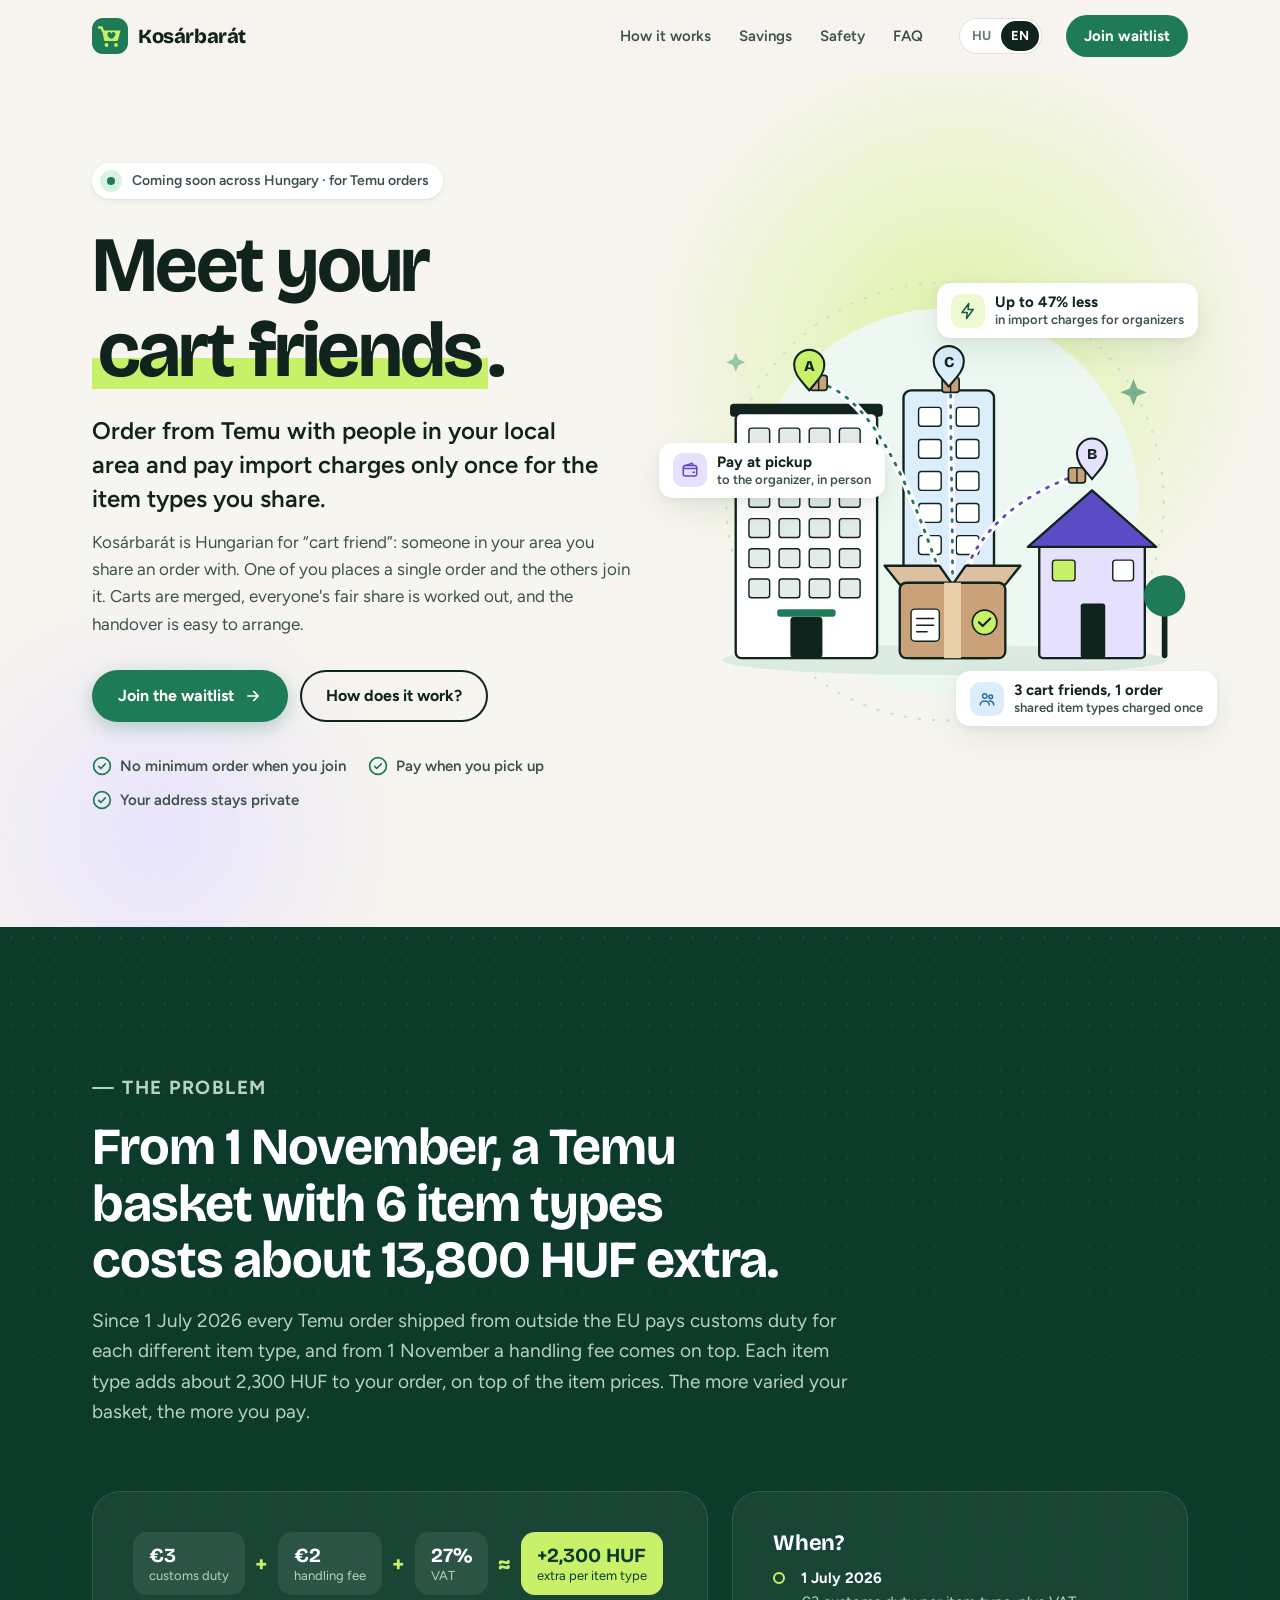
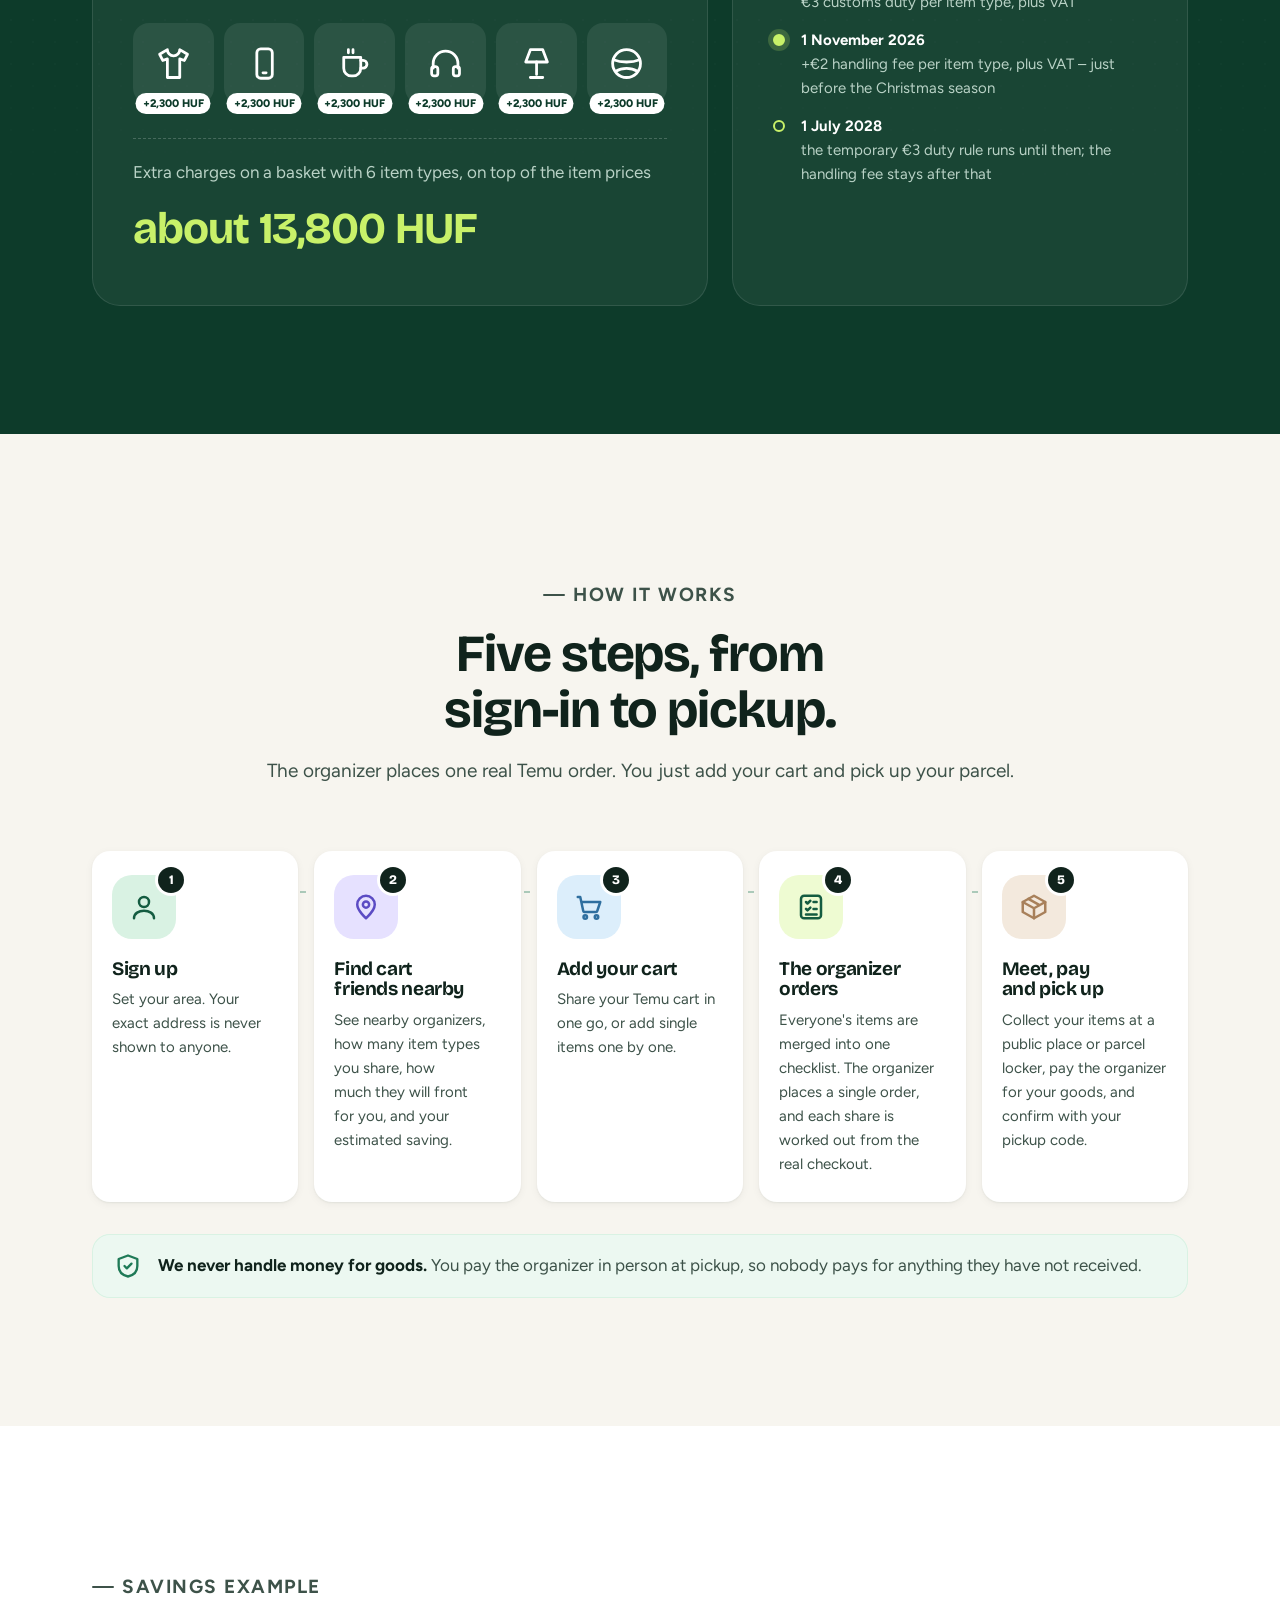
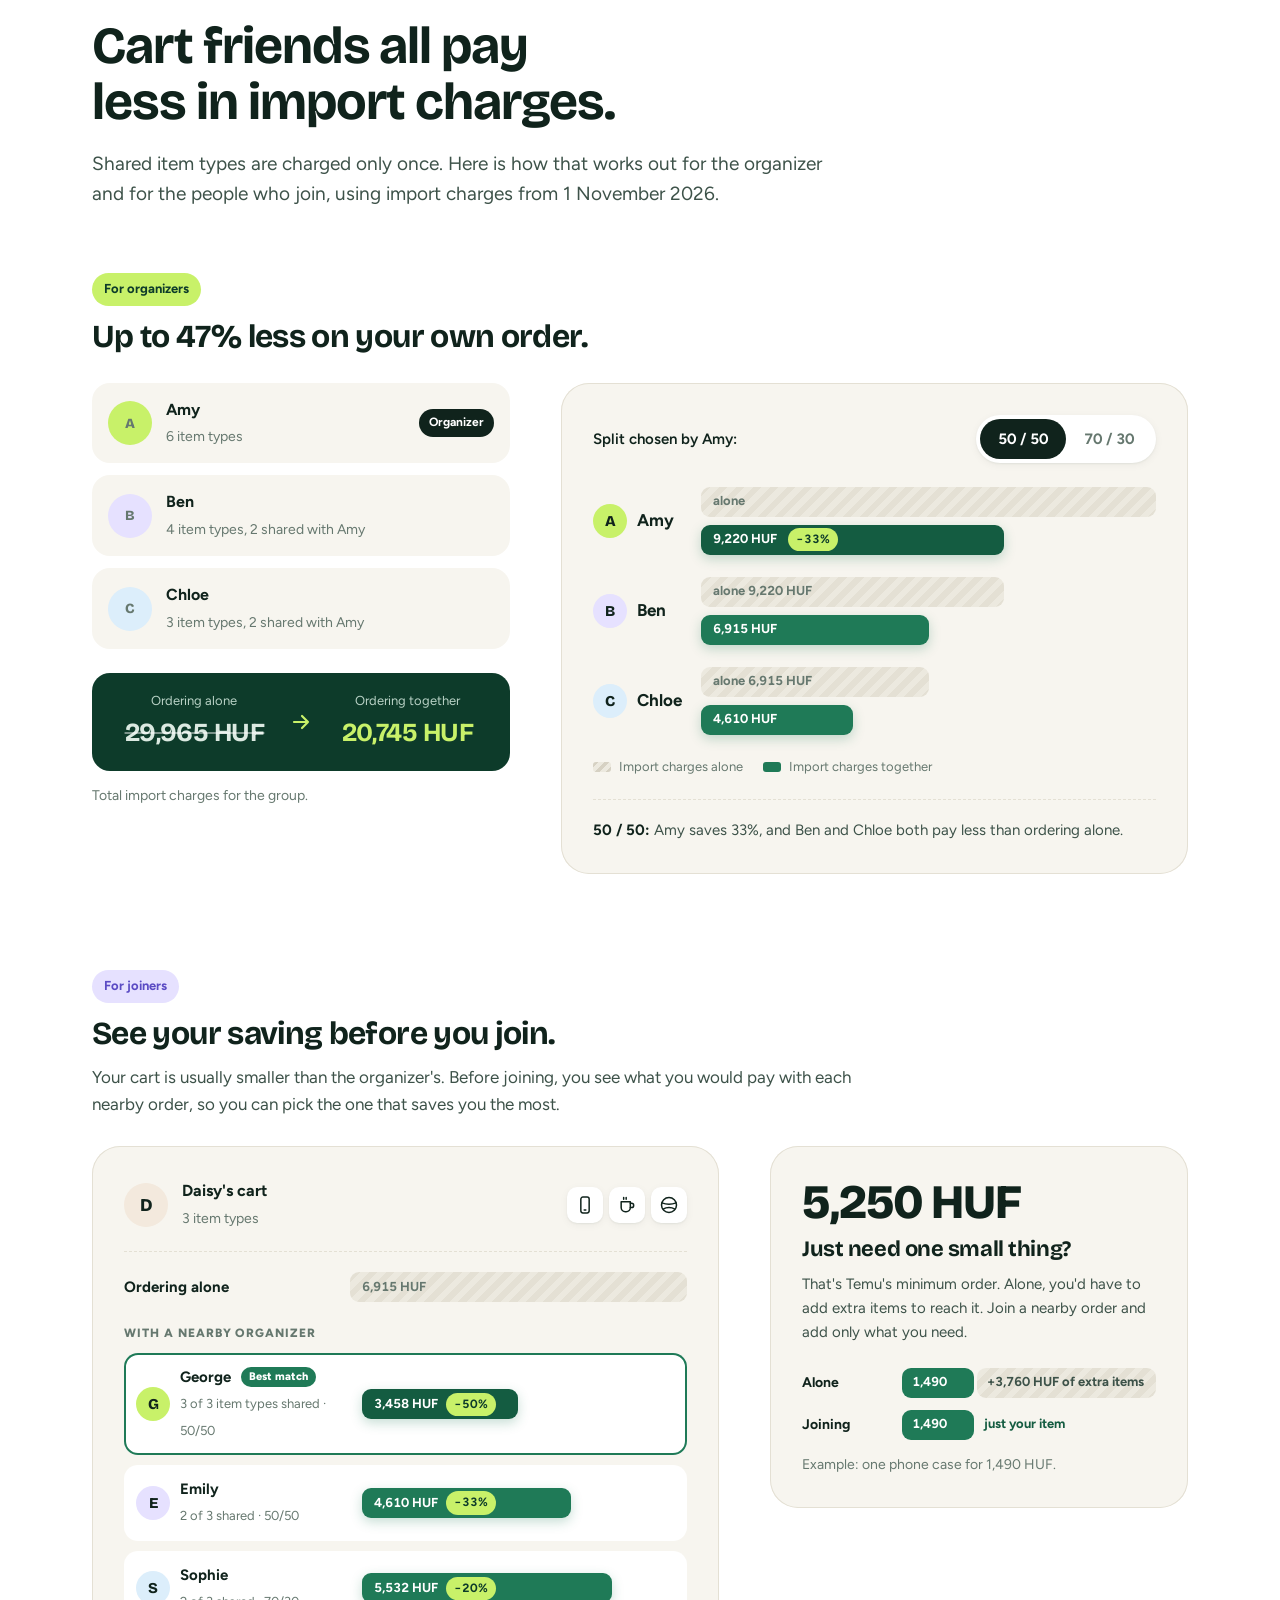
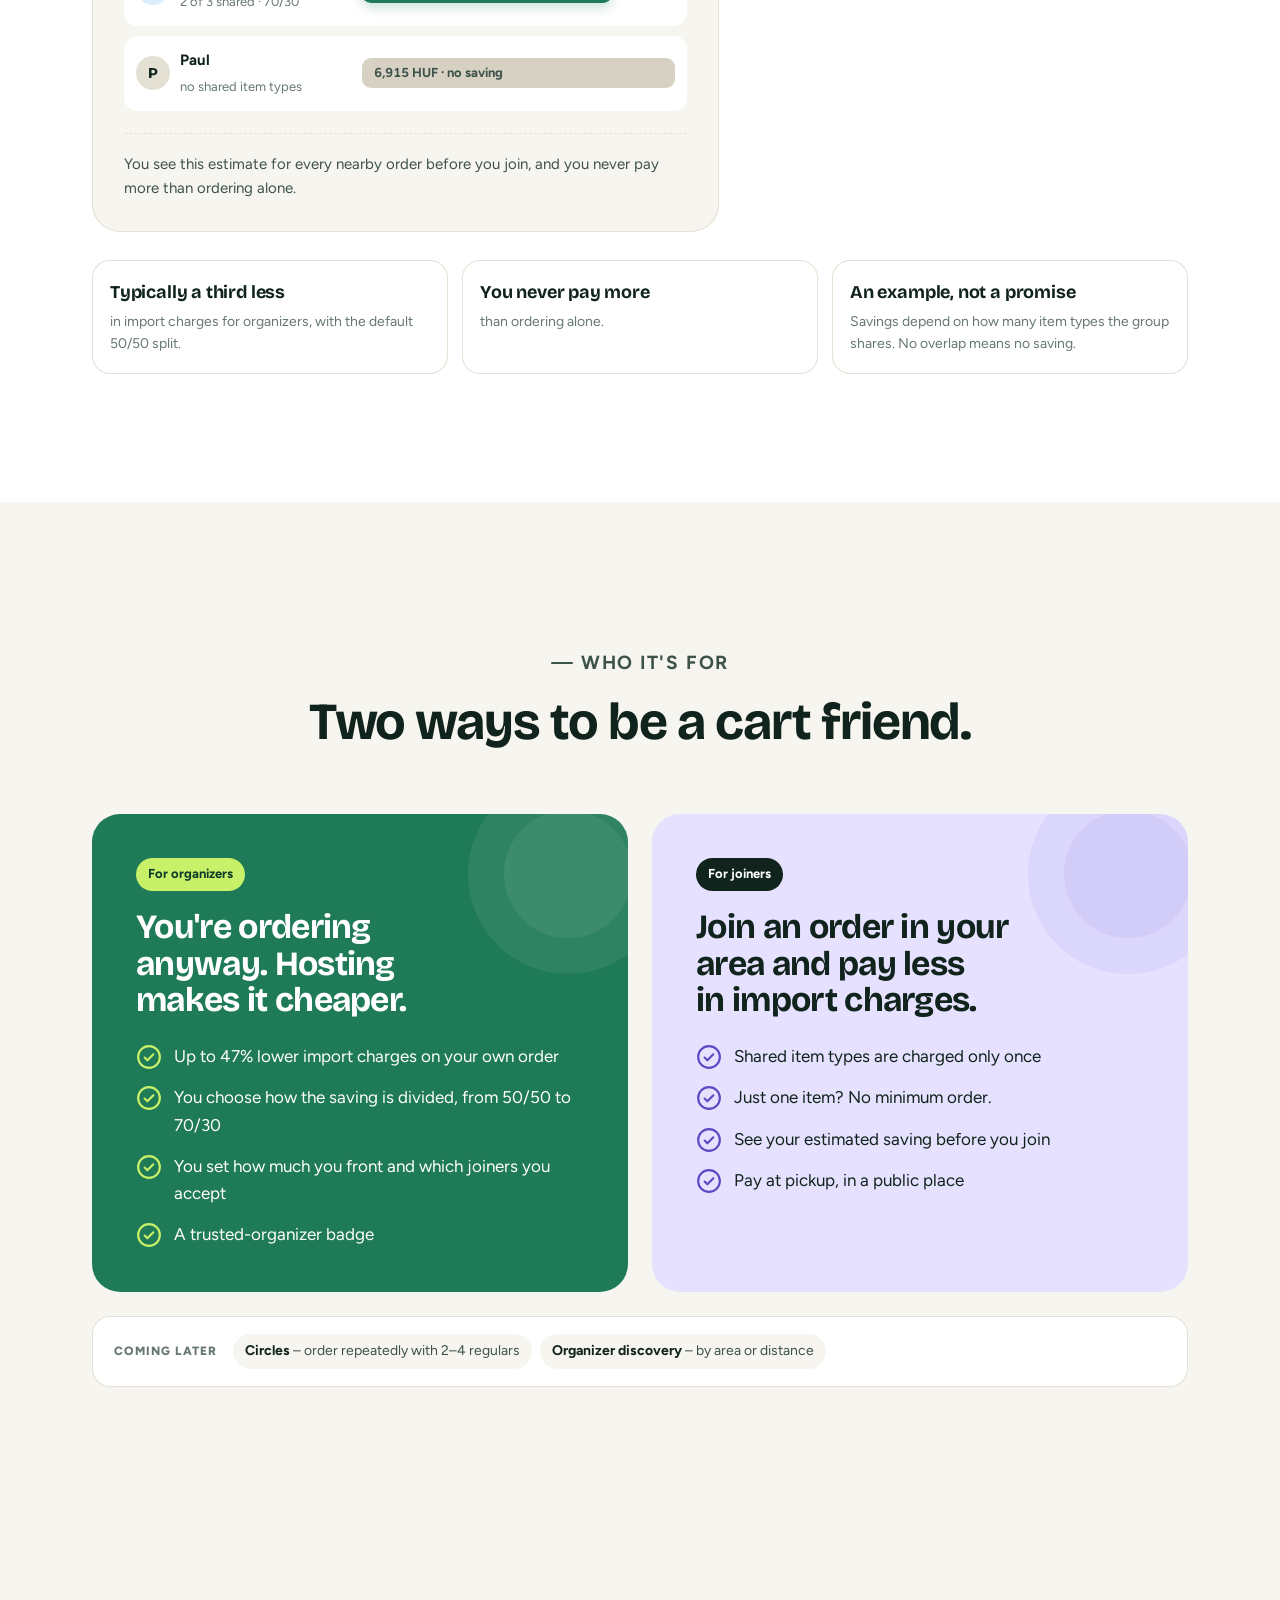
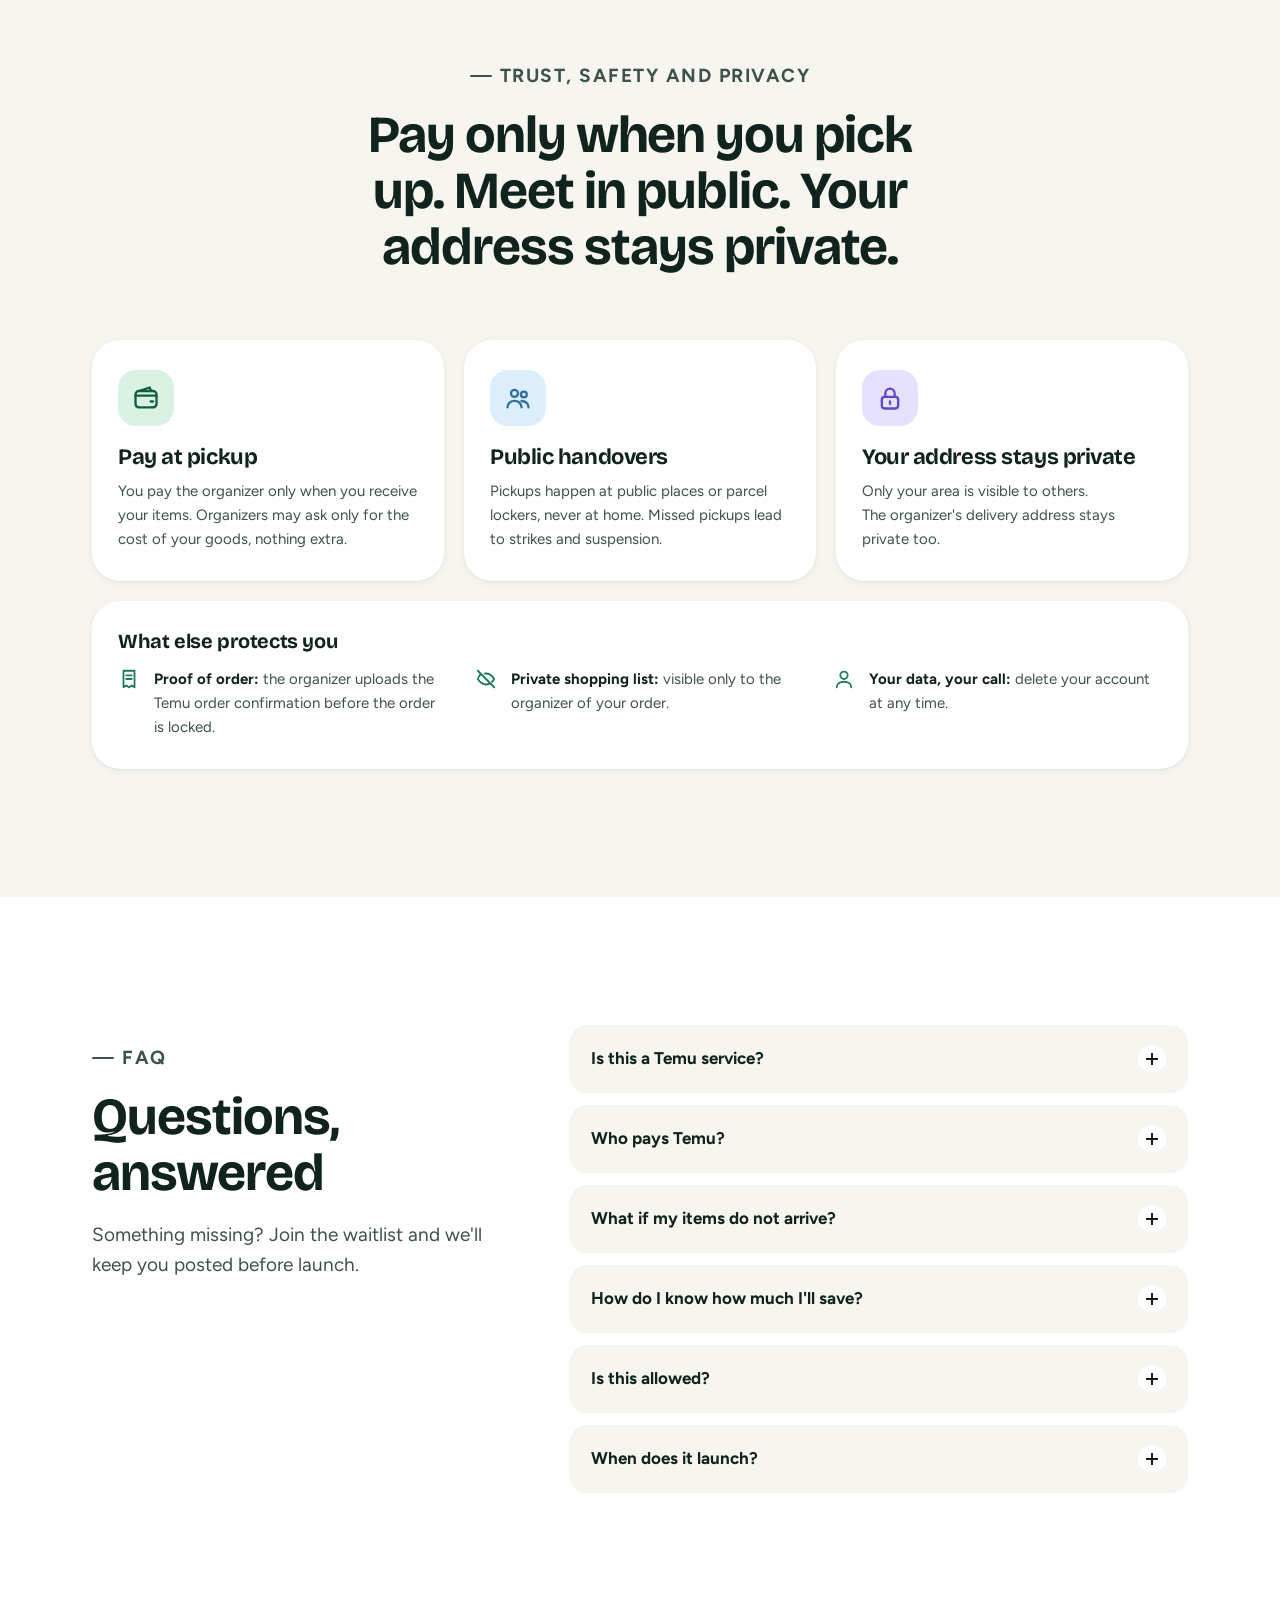
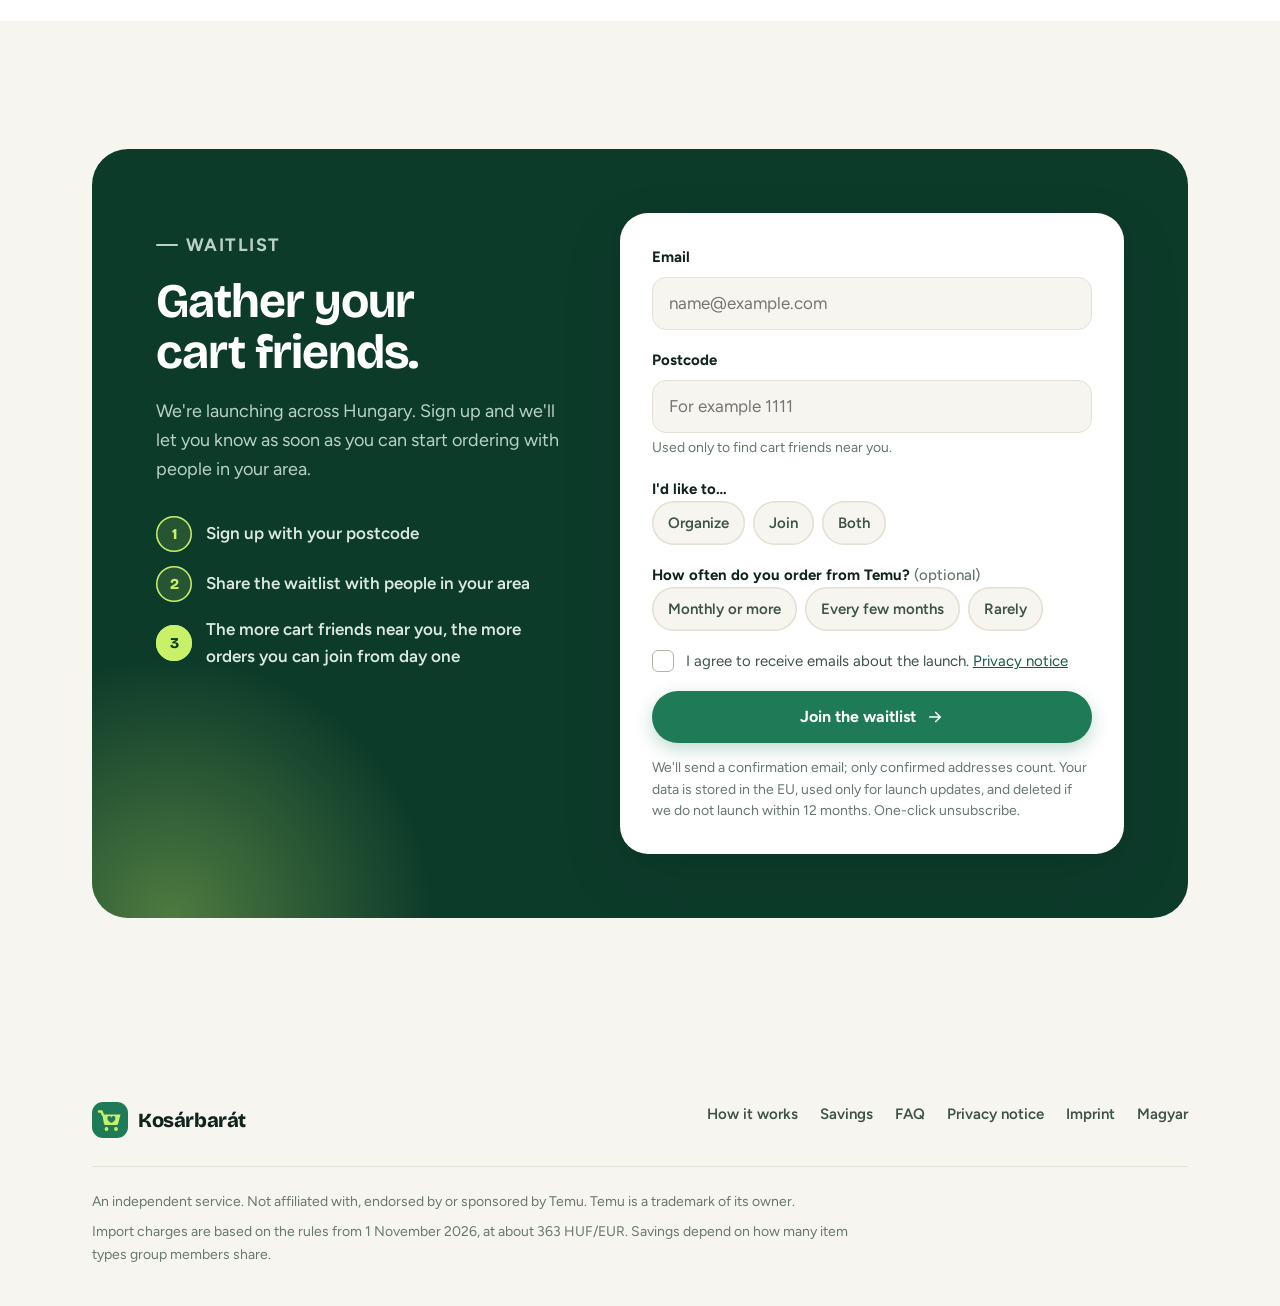
==== commit 13b1d7b2: "chore: asd" ====
--- a/en/index.html
+++ b/en/index.html
@@ -3,14 +3,14 @@
 <head>
   <meta charset="utf-8">
   <meta name="viewport" content="width=device-width, initial-scale=1">
-  <title>Szomszédkosár – order with your neighbours, pay less in import charges</title>
-  <meta name="description" content="Order from Temu together with your neighbours and pay import charges only once for the item types you share. Join the waitlist and be the first to know when it launches.">
+  <title>Kosárbarát – order with your cart friends next door</title>
+  <meta name="description" content="Kosárbarát means “cart friend”: order from Temu together with people in your local area and pay import charges only once for the item types you share. Join the waitlist and be the first to know when it launches.">
   <meta name="theme-color" content="#0d3b2a">
   <link rel="icon" href="../assets/favicon.svg" type="image/svg+xml">
   <link rel="alternate" hreflang="hu" href="../">
   <link rel="alternate" hreflang="en" href="./">
-  <meta property="og:title" content="Szomszédkosár – order with your neighbours">
-  <meta property="og:description" content="Shared item types are charged only once. Join the waitlist.">
+  <meta property="og:title" content="Kosárbarát – your cart friends next door">
+  <meta property="og:description" content="Order from Temu with people in your area and pay import charges only once for shared item types. Join the waitlist.">
   <meta property="og:type" content="website">
   <meta property="og:locale" content="en_GB">
   <link rel="preconnect" href="https://fonts.googleapis.com">
@@ -51,7 +51,7 @@
     <symbol id="t-head" viewBox="0 0 24 24" fill="none" stroke="currentColor" stroke-width="1.8" stroke-linecap="round" stroke-linejoin="round"><path d="M4 15v-3a8 8 0 0 1 16 0v3"/><rect x="3" y="14" width="4" height="6" rx="1.5"/><rect x="17" y="14" width="4" height="6" rx="1.5"/></symbol>
     <symbol id="t-lamp" viewBox="0 0 24 24" fill="none" stroke="currentColor" stroke-width="1.8" stroke-linecap="round" stroke-linejoin="round"><path d="M8 3h8l3 8H5l3-8Z"/><path d="M12 11v8M8 21h8"/></symbol>
     <symbol id="t-ball" viewBox="0 0 24 24" fill="none" stroke="currentColor" stroke-width="1.8" stroke-linecap="round" stroke-linejoin="round"><circle cx="12" cy="12" r="9"/><path d="M3.5 9.5c5 2 12 2 17 0M5 17c4-2.5 10-2.5 14 0"/></symbol>
-    <symbol id="logo-mark" viewBox="0 0 36 36"><rect width="36" height="36" rx="11" fill="#1f7a57"/><path d="M8.5 16.5 18 9.2l9.5 7.3" fill="none" stroke="#c8f169" stroke-width="2.6" stroke-linecap="round" stroke-linejoin="round"/><rect x="11.5" y="17" width="13" height="10.5" rx="2.2" fill="#c8f169"/><path d="M18 17v4.6" stroke="#1f7a57" stroke-width="2.2" stroke-linecap="round"/></symbol>
+    <symbol id="logo-mark" viewBox="0 0 36 36"><rect width="36" height="36" rx="11" fill="#1f7a57"/><path d="M7 9.5h2.6l1.2 3.3" fill="none" stroke="#c8f169" stroke-width="2.4" stroke-linecap="round" stroke-linejoin="round"/><path d="M10.2 12.5h18.3l-2.4 9.3a1.6 1.6 0 0 1-1.6 1.2H13.6a1.6 1.6 0 0 1-1.6-1.2Z" fill="#c8f169"/><path d="M19.4 21c-2.7-1.7-4-3.1-4-4.6a2 2 0 0 1 4-.7 2 2 0 0 1 4 .7c0 1.5-1.3 2.9-4 4.6Z" fill="#1f7a57"/><circle cx="14.5" cy="27" r="1.9" fill="#c8f169"/><circle cx="24" cy="27" r="1.9" fill="#c8f169"/></symbol>
   </defs>
 </svg>
 
@@ -59,9 +59,9 @@
 
 <header class="site-header">
   <div class="wrap header-inner">
-    <a class="logo" href="./" aria-label="Szomszédkosár – home">
+    <a class="logo" href="./" aria-label="Kosárbarát – home">
       <svg aria-hidden="true"><use href="#logo-mark"/></svg>
-      Szomszédkosár
+      Kosárbarát
     </a>
     <nav class="nav" aria-label="Main navigation">
       <a href="#how-it-works">How it works</a>
@@ -84,9 +84,9 @@
     <div class="wrap hero-grid">
       <div class="hero-copy">
         <p class="pill"><span class="dot" aria-hidden="true"></span>Coming soon across Hungary · for Temu orders</p>
-        <h1>Order with your <span class="mark">neighbours</span>.</h1>
-        <p class="lead">Pay import charges only once for the item types you share.</p>
-        <p class="sub">One neighbour places a single order and the others join it. Carts are merged, everyone's fair share is worked out, and the handover is easy to arrange.</p>
+        <h1>Meet your <span class="mark">cart friends</span>.</h1>
+        <p class="lead">Order from Temu with people in your local area and pay import charges only once for the item types you share.</p>
+        <p class="sub">Kosárbarát is Hungarian for “cart friend”: someone in your area you share an order with. One of you places a single order and the others join it. Carts are merged, everyone's fair share is worked out, and the handover is easy to arrange.</p>
         <div class="hero-actions">
           <a class="btn" href="#waitlist">Join the waitlist <svg aria-hidden="true"><use href="#i-arrow"/></svg></a>
           <a class="btn btn-ghost" href="#how-it-works">How does it work?</a>
@@ -104,7 +104,7 @@
           <circle class="spin-slow" cx="262" cy="250" r="232" fill="none" stroke="#bfe3cd" stroke-width="2" stroke-dasharray="3 12"/>
           <ellipse cx="262" cy="418" rx="236" ry="16" fill="#dcebe2"/>
 
-          <!-- Middle building (neighbour C) -->
+          <!-- Middle building (person C) -->
           <rect x="218" y="132" width="96" height="284" rx="8" fill="#dceefb" stroke="#10231c" stroke-width="2.5"/>
           <g fill="#ffffff" stroke="#10231c" stroke-width="1.5">
             <rect x="234" y="150" width="24" height="20" rx="3"/><rect x="274" y="150" width="24" height="20" rx="3"/>
@@ -114,7 +114,7 @@
             <rect x="234" y="286" width="24" height="20" rx="3"/><rect x="274" y="286" width="24" height="20" rx="3"/>
           </g>
 
-          <!-- Left block of flats (neighbour A) -->
+          <!-- Left block of flats (person A) -->
           <rect x="34" y="146" width="162" height="14" rx="4" fill="#10231c"/>
           <rect x="40" y="156" width="150" height="260" rx="6" fill="#ffffff" stroke="#10231c" stroke-width="2.5"/>
           <g fill="#e3ece6" stroke="#10231c" stroke-width="1.5">
@@ -128,7 +128,7 @@
           <rect x="98" y="372" width="34" height="44" rx="4" fill="#10231c"/>
           <rect x="84" y="364" width="62" height="8" rx="3" fill="#1f7a57"/>
 
-          <!-- Right house (neighbour B) -->
+          <!-- Right house (person B) -->
           <rect x="362" y="290" width="112" height="126" rx="4" fill="#e6e1ff" stroke="#10231c" stroke-width="2.5"/>
           <path d="M350 298 418 238l68 60Z" fill="#5b4bc4" stroke="#10231c" stroke-width="2.5" stroke-linejoin="round"/>
           <rect x="406" y="358" width="26" height="58" rx="3" fill="#10231c"/>
@@ -165,7 +165,7 @@
             <path d="m298 378 4 4 8-8" fill="none" stroke="#10231c" stroke-width="2.2" stroke-linecap="round" stroke-linejoin="round"/>
           </g>
 
-          <!-- Neighbour pins -->
+          <!-- Location pins -->
           <g transform="translate(118 132)"><g class="pin-bob">
             <path d="M0 0C-9-11-16-17-16-27a16 16 0 0 1 32 0C16-17 9-11 0 0Z" fill="#c8f169" stroke="#10231c" stroke-width="2.2"/>
             <text x="0" y="-21" text-anchor="middle" font-family="Bricolage Grotesque, sans-serif" font-weight="800" font-size="16" fill="#10231c">A</text>
@@ -196,7 +196,7 @@
         </div>
         <div class="float-card fc-3">
           <span class="ico"><svg aria-hidden="true"><use href="#i-people"/></svg></span>
-          <span><strong>3 neighbours, 1 order</strong>shared item types charged once</span>
+          <span><strong>3 cart friends, 1 order</strong>shared item types charged once</span>
         </div>
       </div>
     </div>
@@ -268,7 +268,7 @@
         </li>
         <li class="step">
           <div class="step-icon"><svg aria-hidden="true"><use href="#i-pin"/></svg></div>
-          <h3>Find an order near you</h3>
+          <h3>Find cart friends nearby</h3>
           <p>See nearby organizers, how many item types you share, how much they will front for you, and your estimated saving.</p>
         </li>
         <li class="step">
@@ -300,8 +300,8 @@
     <div class="wrap">
       <div class="section-head reveal">
         <p class="kicker">Savings example</p>
-        <h2 id="example-title">Everyone in the group pays less in import charges.</h2>
-        <p>Shared item types are charged only once. Here is how that works out for the organizer and for the neighbours who join, using import charges from 1 November 2026.</p>
+        <h2 id="example-title">Cart friends all pay less in import charges.</h2>
+        <p>Shared item types are charged only once. Here is how that works out for the organizer and for the people who join, using import charges from 1 November 2026.</p>
       </div>
 
       <div class="block-head reveal">
@@ -414,7 +414,7 @@
         <div class="minorder-card reveal">
           <p class="big">5,250&nbsp;HUF</p>
           <h3>Just need one small thing?</h3>
-          <p>That's Temu's minimum order. Alone, you'd have to add extra items to reach it. Join a neighbour's order and add only what you need.</p>
+          <p>That's Temu's minimum order. Alone, you'd have to add extra items to reach it. Join a nearby order and add only what you need.</p>
 
           <div class="mo-chart" aria-hidden="true">
             <div class="mo-row">
@@ -443,7 +443,7 @@
     <div class="wrap">
       <div class="section-head center reveal">
         <p class="kicker">Who it's for</p>
-        <h2 id="who-title">Organizing or joining? Both pay off.</h2>
+        <h2 id="who-title">Two ways to be a cart friend.</h2>
       </div>
 
       <div class="audience-grid">
@@ -462,7 +462,7 @@
         <article class="aud aud-join reveal">
           <svg class="aud-art" viewBox="0 0 200 200" aria-hidden="true"><circle cx="100" cy="100" r="100" fill="#5b4bc4" opacity=".08"/><circle cx="100" cy="100" r="64" fill="#5b4bc4" opacity=".08"/></svg>
           <span class="badge">For joiners</span>
-          <h3>Join a neighbour's order and pay less in import charges.</h3>
+          <h3>Join an order in your area and pay less in import charges.</h3>
           <ul>
             <li><svg aria-hidden="true"><use href="#i-check"/></svg><span>Shared item types are charged only once</span></li>
             <li><svg aria-hidden="true"><use href="#i-check"/></svg><span>Just one item? No minimum order.</span></li>
@@ -532,7 +532,7 @@
       <div class="faq-list reveal-stagger">
         <details>
           <summary>Is this a Temu service?</summary>
-          <p>No. It is an independent service that helps neighbours combine orders. It is not affiliated with Temu.</p>
+          <p>No. It is an independent service that helps people in the same area combine orders. It is not affiliated with Temu.</p>
         </details>
         <details>
           <summary>Who pays Temu?</summary>
@@ -564,12 +564,12 @@
       <div class="waitlist-card reveal">
         <div class="intro">
           <p class="kicker">Waitlist</p>
-          <h2 id="waitlist-title">Be among the first to order together.</h2>
-          <p>We're launching across Hungary. Sign up and we'll let you know as soon as you can start ordering with your neighbours.</p>
+          <h2 id="waitlist-title">Gather your cart friends.</h2>
+          <p>We're launching across Hungary. Sign up and we'll let you know as soon as you can start ordering with people in your area.</p>
           <ol class="pilot-steps">
             <li>Sign up with your postcode</li>
-            <li>Invite your neighbours</li>
-            <li>The more neighbours sign up near you, the more orders you can join from day one</li>
+            <li>Share the waitlist with people in your area</li>
+            <li>The more cart friends near you, the more orders you can join from day one</li>
           </ol>
         </div>
 
@@ -583,7 +583,7 @@
             <div class="field">
               <label for="postcode">Postcode</label>
               <input class="input" id="postcode" name="postcode" type="text" inputmode="numeric" autocomplete="postal-code" pattern="[0-9]{4}" maxlength="4" placeholder="For example 1111" aria-describedby="postcode-hint" required>
-              <p class="fine" id="postcode-hint">Used only to find neighbours near you.</p>
+              <p class="fine" id="postcode-hint">Used only to find cart friends near you.</p>
             </div>
 
             <fieldset class="field">
@@ -618,7 +618,7 @@
             <div class="check"><svg aria-hidden="true"><use href="#i-mail"/></svg></div>
             <h3>One more step!</h3>
             <p>We've sent you a confirmation email. Click the link in it so your sign-up counts.</p>
-            <p><strong>Invite your neighbours.</strong> The more of you sign up nearby, the more orders you'll be able to join.</p>
+            <p><strong>Share the waitlist in your area.</strong> The more of you sign up nearby, the more orders you'll be able to join.</p>
             <div class="share">
               <a data-share="facebook" href="#" target="_blank" rel="noopener"><svg aria-hidden="true"><use href="#i-share"/></svg>Facebook</a>
               <a data-share="messenger" href="#" target="_blank" rel="noopener"><svg aria-hidden="true"><use href="#i-chat"/></svg>Messenger</a>
@@ -636,9 +636,9 @@
 <footer class="site-footer">
   <div class="wrap">
     <div class="footer-grid">
-      <a class="logo" href="./" aria-label="Szomszédkosár – home">
+      <a class="logo" href="./" aria-label="Kosárbarát – home">
         <svg aria-hidden="true"><use href="#logo-mark"/></svg>
-        Szomszédkosár
+        Kosárbarát
       </a>
       <nav class="footer-links" aria-label="Footer">
         <a href="#how-it-works">How it works</a>
--- a/assets/styles.css
+++ b/assets/styles.css
@@ -1,5 +1,5 @@
 /* ==========================================================================
-   Szomszédkosár – landing page styles
+   Kosárbarát – landing page styles
    Pure CSS, no build step. Palette deliberately avoids any shop branding.
    ========================================================================== */
 
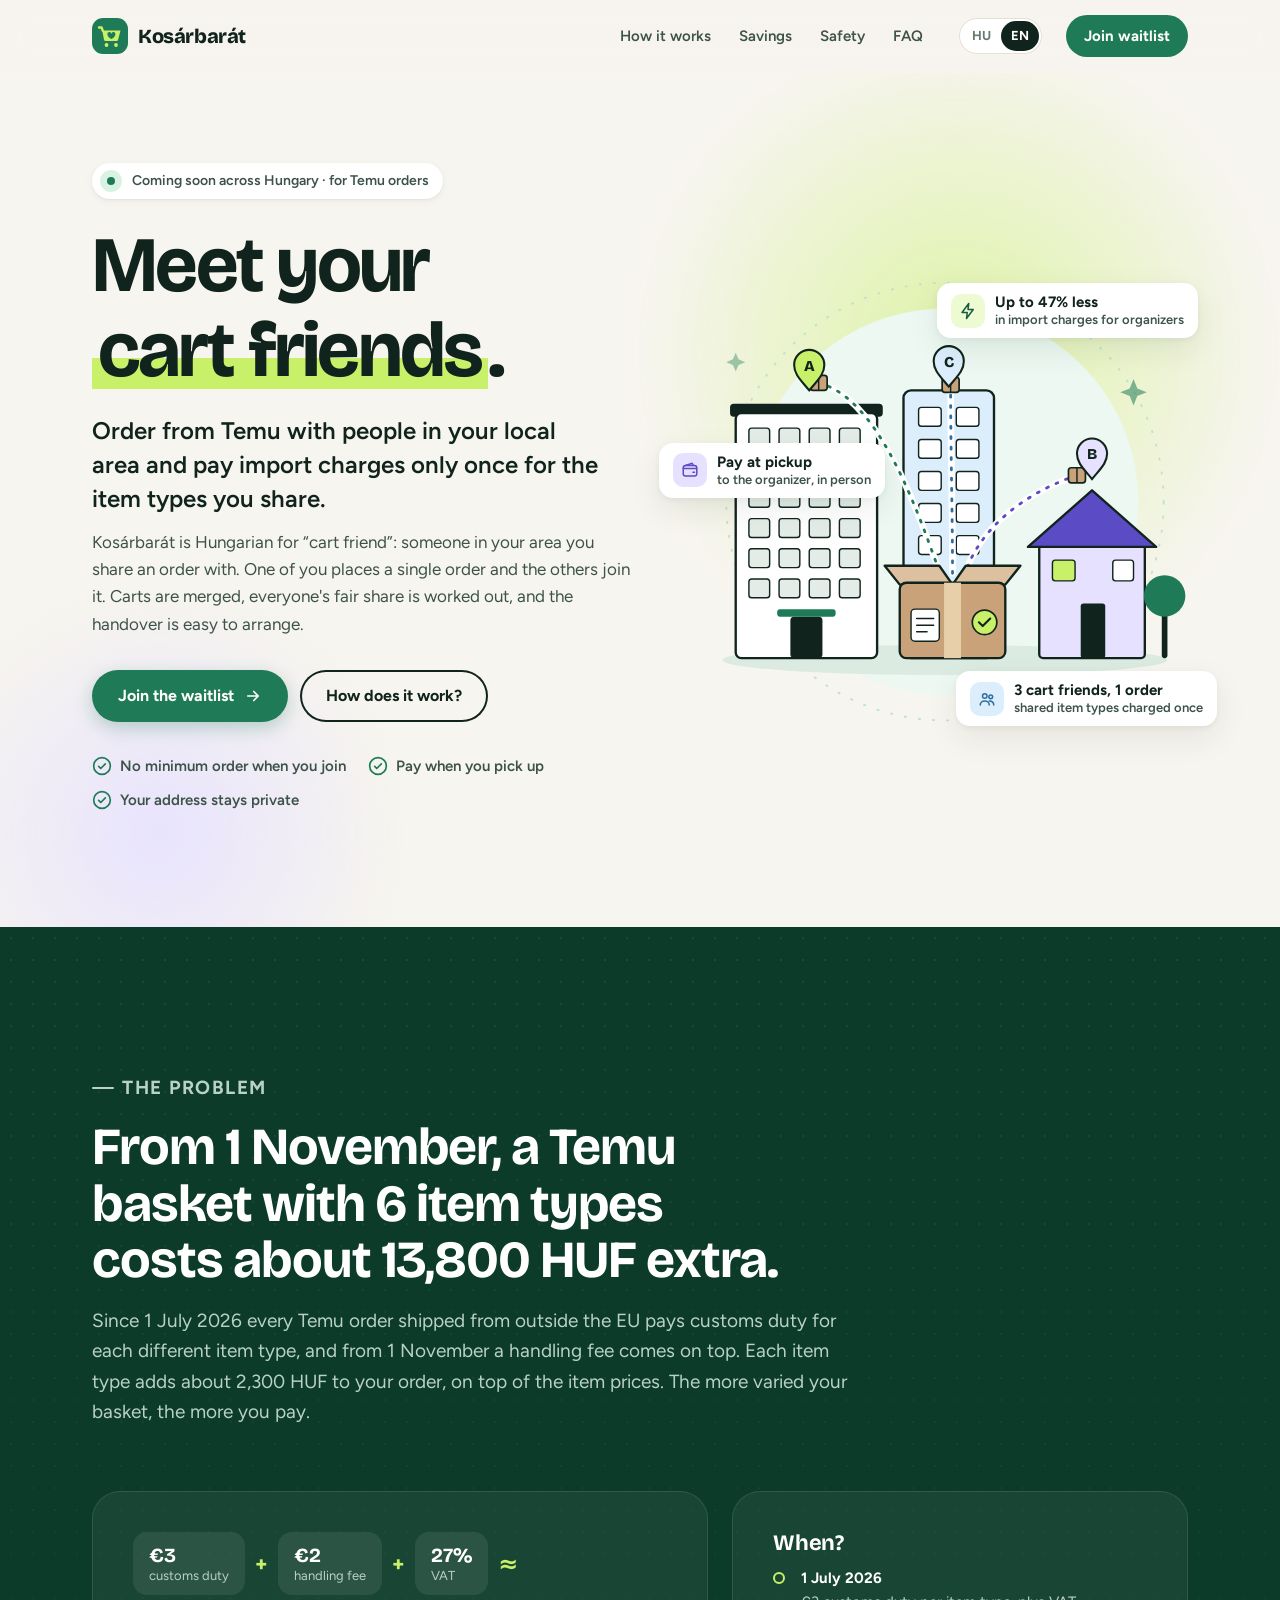
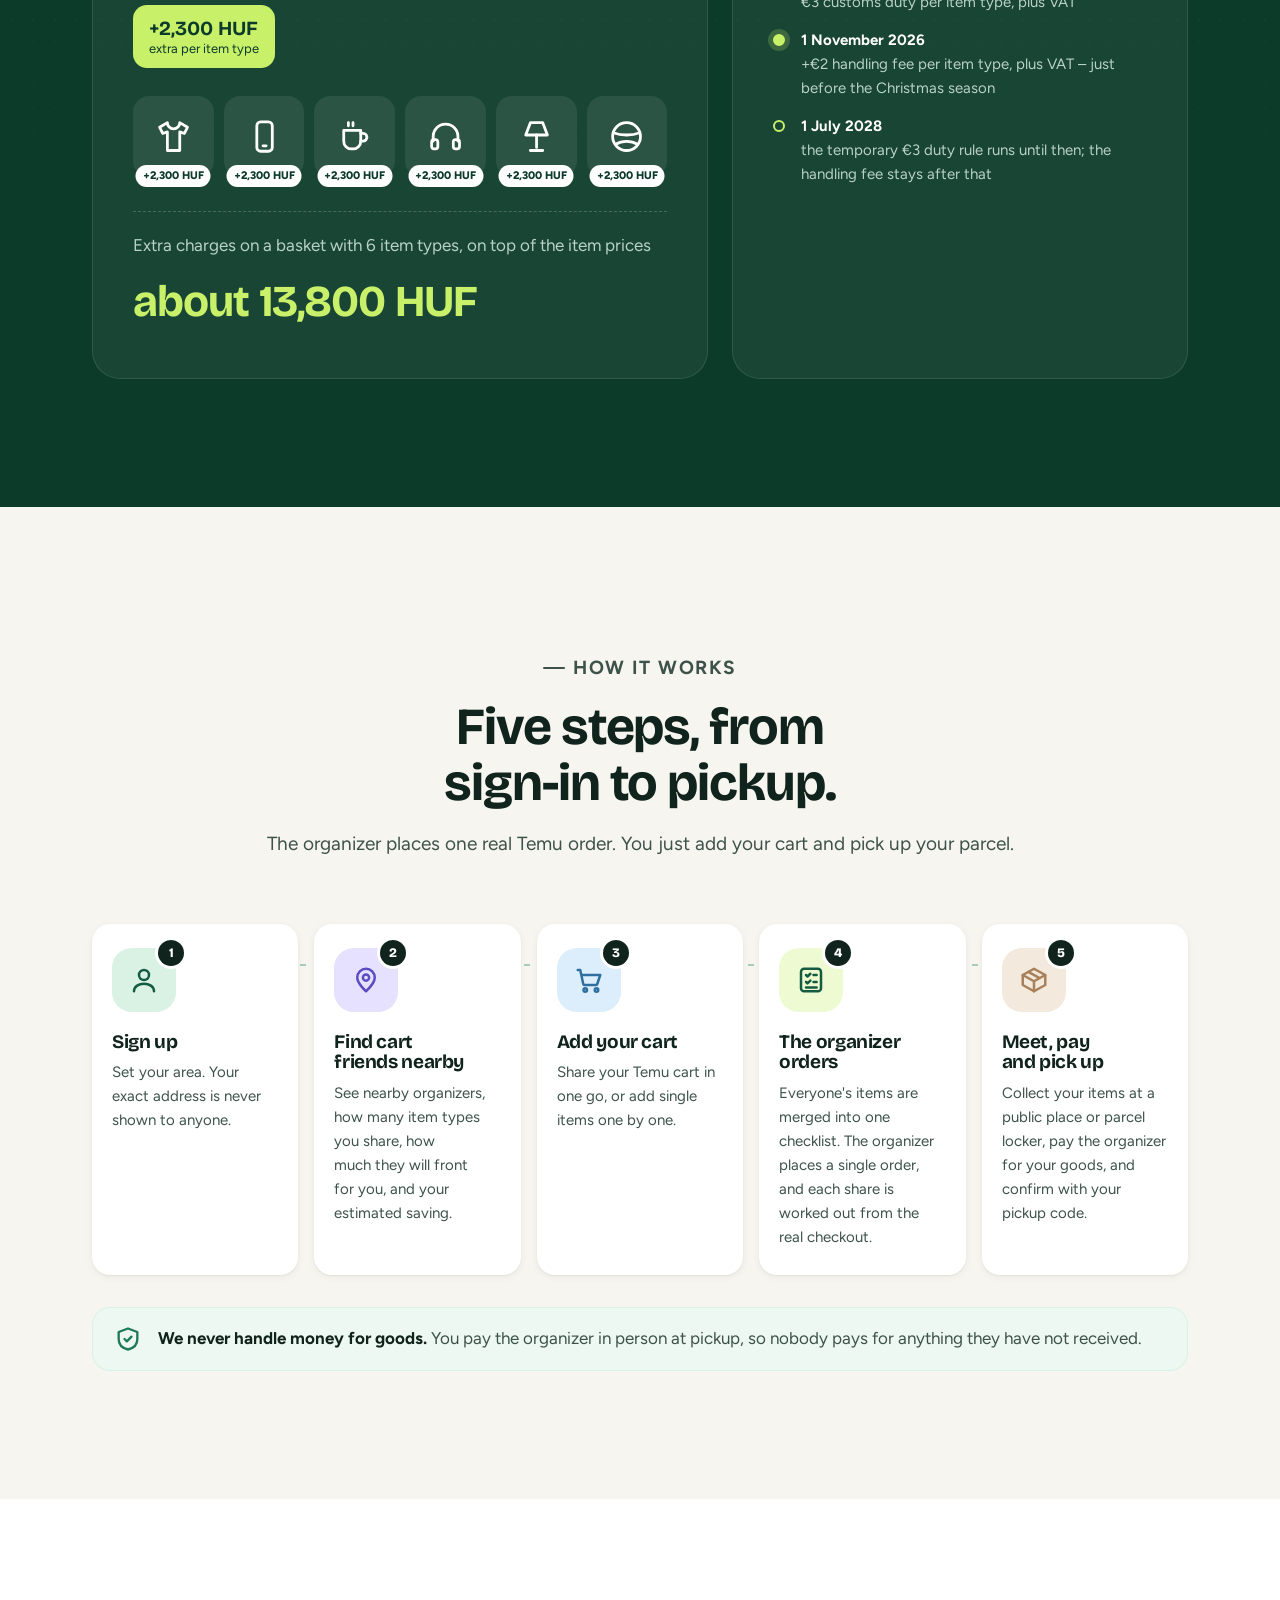
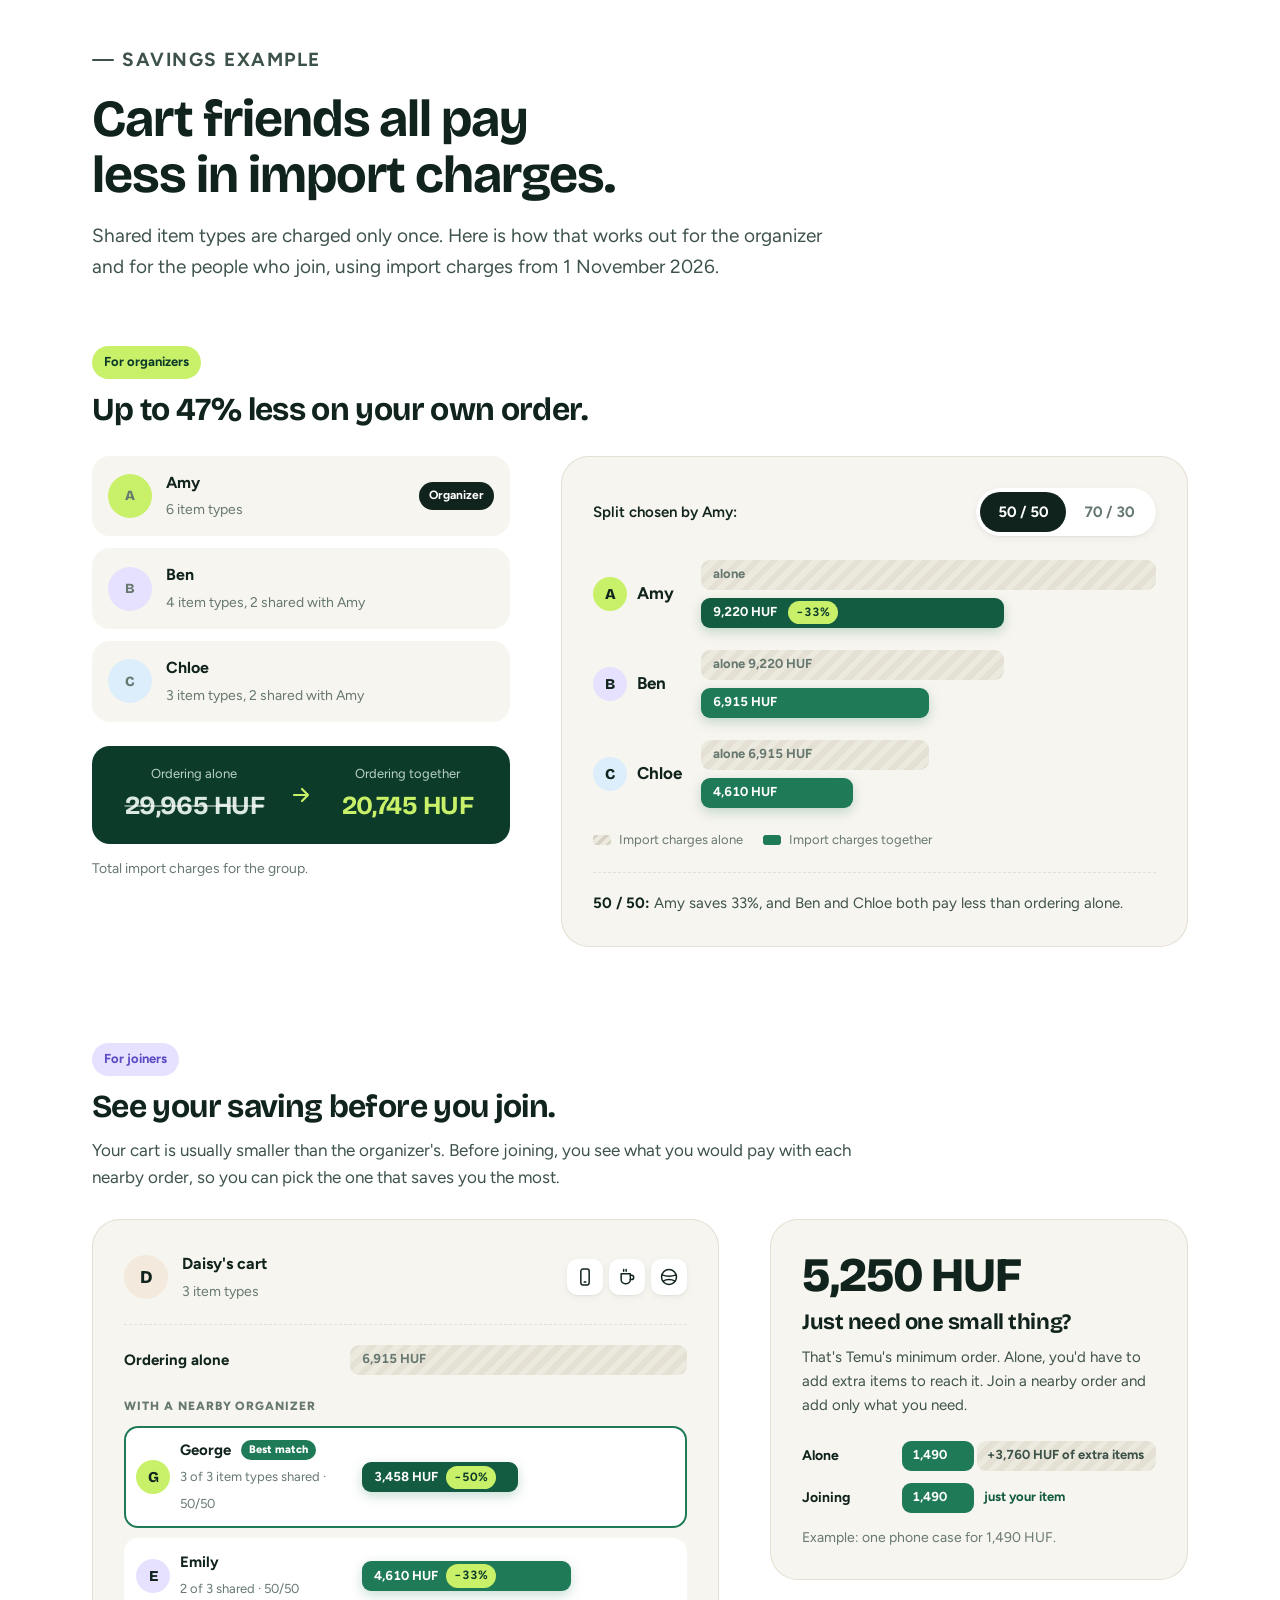
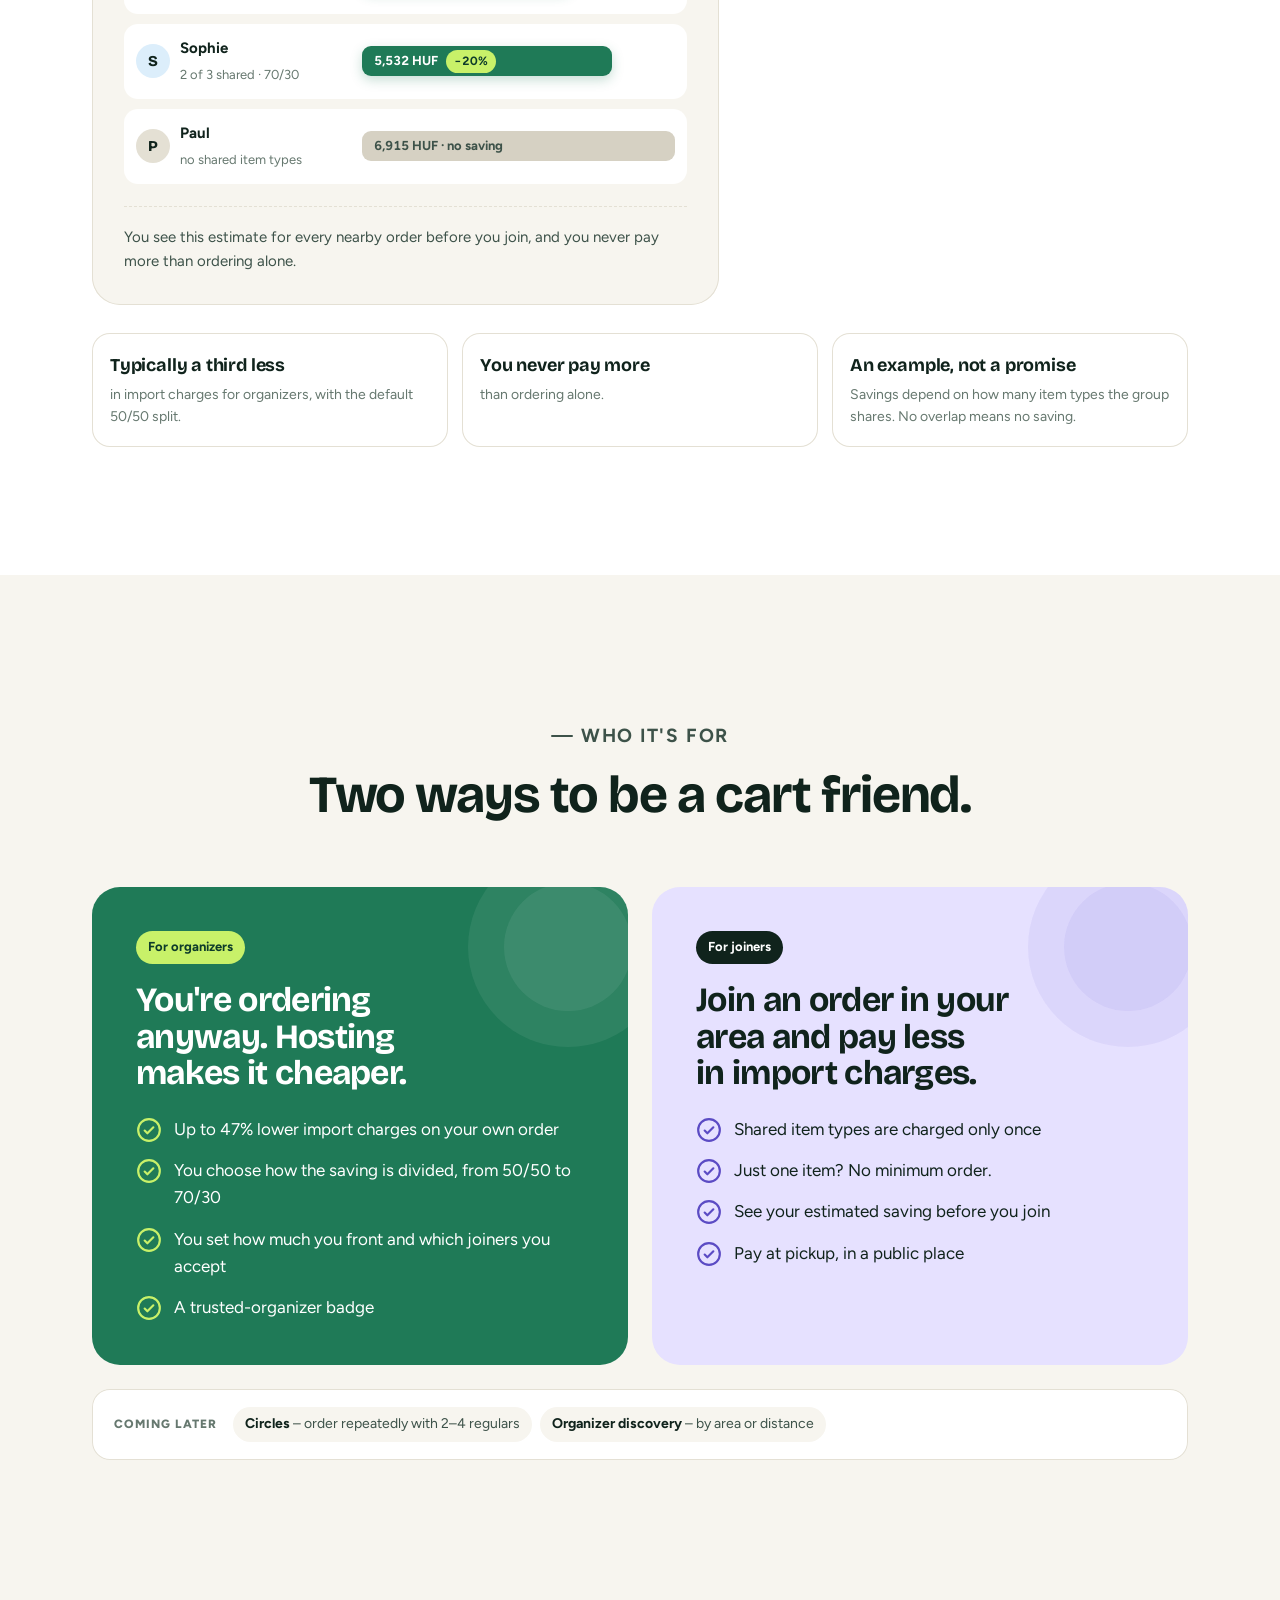
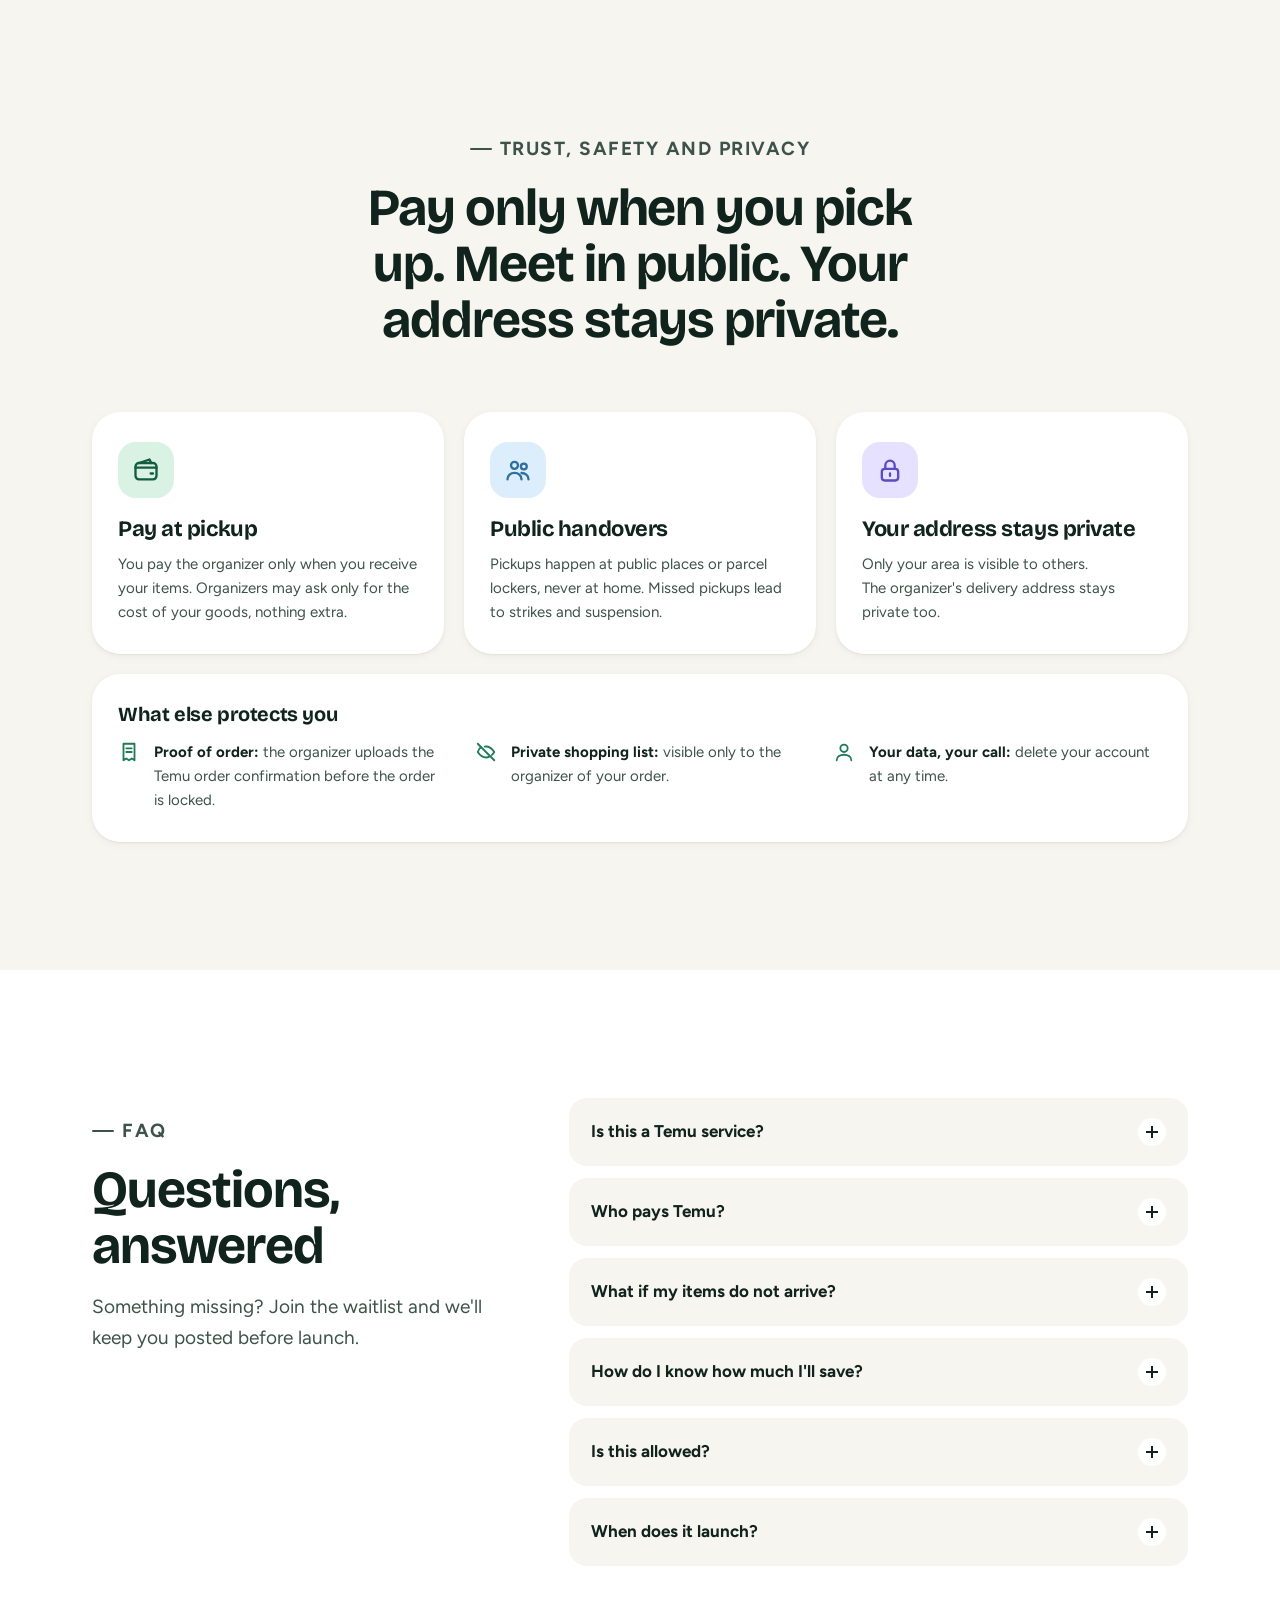
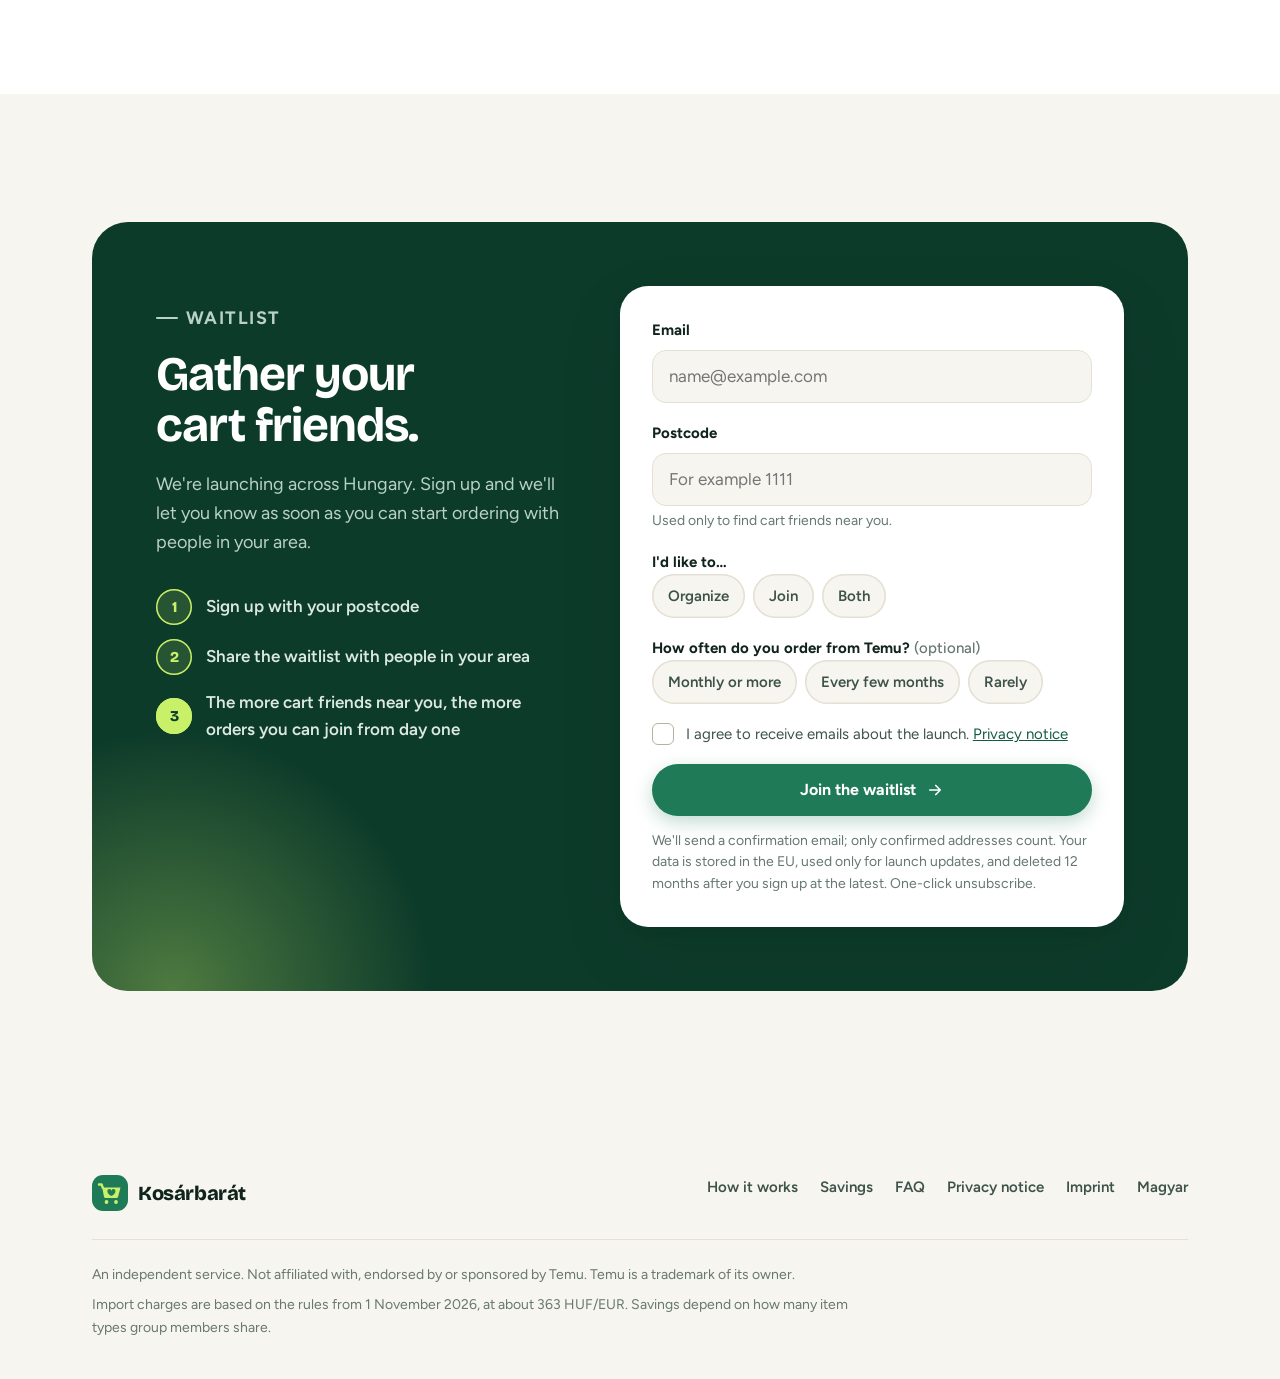
==== commit 7142c07b: "chore: asd" ====
--- a/en/index.html
+++ b/en/index.html
@@ -13,9 +13,6 @@
   <meta property="og:description" content="Order from Temu with people in your area and pay import charges only once for shared item types. Join the waitlist.">
   <meta property="og:type" content="website">
   <meta property="og:locale" content="en_GB">
-  <link rel="preconnect" href="https://fonts.googleapis.com">
-  <link rel="preconnect" href="https://fonts.gstatic.com" crossorigin>
-  <link href="https://fonts.googleapis.com/css2?family=Bricolage+Grotesque:opsz,wght@12..96,600;12..96,700;12..96,800&family=Figtree:wght@400;500;600;700;800&display=swap" rel="stylesheet">
   <link rel="stylesheet" href="../assets/styles.css">
 </head>
 <body>
@@ -77,6 +74,14 @@
   </div>
 </header>
 
+<div class="notice" role="status" hidden data-notice
+     data-confirmed="You're on the waitlist! We'll email you as soon as we launch."
+     data-expired="This confirmation link has expired or is no longer valid. Please sign up again."
+     data-unsubscribed="You've left the waitlist and your details have been deleted.">
+  <p data-notice-text></p>
+  <button type="button" data-notice-close aria-label="Close">×</button>
+</div>
+
 <main id="main">
 
   <!-- ============ HERO ============ -->
@@ -574,7 +579,7 @@
         </div>
 
         <div class="form-wrap" data-form-wrap>
-          <form class="form" data-waitlist-form novalidate>
+          <form class="form" data-waitlist-form data-endpoint="/api/signup" novalidate>
             <div class="field">
               <label for="email">Email</label>
               <input class="input" id="email" name="email" type="email" autocomplete="email" placeholder="name@example.com" required>
@@ -604,14 +609,20 @@
               </div>
             </fieldset>
 
+            <div class="hp" aria-hidden="true">
+              <label>Website <input type="text" name="website" tabindex="-1" autocomplete="off"></label>
+            </div>
+
             <label class="consent">
               <input type="checkbox" name="consent" required>
-              <span>I agree to receive emails about the launch. <a href="#privacy">Privacy notice</a></span>
+              <span>I agree to receive emails about the launch. <a href="privacy/" target="_blank" rel="noopener">Privacy notice</a></span>
             </label>
 
+            <p class="form-error" role="alert" hidden data-error>Something went wrong and you are not signed up yet. Please try again in a few minutes.</p>
+
             <button class="btn btn-block" type="submit">Join the waitlist <svg aria-hidden="true"><use href="#i-arrow"/></svg></button>
 
-            <p class="fine">We'll send a confirmation email; only confirmed addresses count. Your data is stored in the EU, used only for launch updates, and deleted if we do not launch within 12 months. One-click unsubscribe.</p>
+            <p class="fine">We'll send a confirmation email; only confirmed addresses count. Your data is stored in the EU, used only for launch updates, and deleted 12 months after you sign up at the latest. One-click unsubscribe.</p>
           </form>
 
           <div class="success" role="status" aria-live="polite" tabindex="-1" data-success>
@@ -644,8 +655,8 @@
         <a href="#how-it-works">How it works</a>
         <a href="#example">Savings</a>
         <a href="#faq">FAQ</a>
-        <a href="#privacy" id="privacy">Privacy notice</a>
-        <a href="#imprint" id="imprint">Imprint</a>
+        <a href="privacy/">Privacy notice</a>
+        <a href="imprint/">Imprint</a>
         <a href="../" lang="hu" hreflang="hu">Magyar</a>
       </nav>
     </div>
--- a/assets/styles.css
+++ b/assets/styles.css
@@ -2,6 +2,45 @@
    Kosárbarát – landing page styles
    Pure CSS, no build step. Palette deliberately avoids any shop branding.
    ========================================================================== */
+
+/* ---------- Fonts (self-hosted, SIL Open Font License; see fonts/OFL-*.txt) ---------- */
+
+/* Bricolage Grotesque, latin-ext */
+@font-face {
+  font-family: "Bricolage Grotesque";
+  font-style: normal;
+  font-weight: 600 800;
+  font-display: swap;
+  src: url("fonts/bricolage-grotesque-latin-ext.woff2") format("woff2");
+  unicode-range: U+0100-02BA, U+02BD-02C5, U+02C7-02CC, U+02CE-02D7, U+02DD-02FF, U+0304, U+0308, U+0329, U+1D00-1DBF, U+1E00-1E9F, U+1EF2-1EFF, U+2020, U+20A0-20AB, U+20AD-20C4, U+2113, U+2C60-2C7F, U+A720-A7FF;
+}
+/* Bricolage Grotesque, latin */
+@font-face {
+  font-family: "Bricolage Grotesque";
+  font-style: normal;
+  font-weight: 600 800;
+  font-display: swap;
+  src: url("fonts/bricolage-grotesque-latin.woff2") format("woff2");
+  unicode-range: U+0000-00FF, U+0131, U+0152-0153, U+02BB-02BC, U+02C6, U+02DA, U+02DC, U+0304, U+0308, U+0329, U+2000-206F, U+20AC, U+2122, U+2191, U+2193, U+2212, U+2215, U+FEFF, U+FFFD;
+}
+/* Figtree, latin-ext */
+@font-face {
+  font-family: "Figtree";
+  font-style: normal;
+  font-weight: 400 800;
+  font-display: swap;
+  src: url("fonts/figtree-latin-ext.woff2") format("woff2");
+  unicode-range: U+0100-02BA, U+02BD-02C5, U+02C7-02CC, U+02CE-02D7, U+02DD-02FF, U+0304, U+0308, U+0329, U+1D00-1DBF, U+1E00-1E9F, U+1EF2-1EFF, U+2020, U+20A0-20AB, U+20AD-20C4, U+2113, U+2C60-2C7F, U+A720-A7FF;
+}
+/* Figtree, latin */
+@font-face {
+  font-family: "Figtree";
+  font-style: normal;
+  font-weight: 400 800;
+  font-display: swap;
+  src: url("fonts/figtree-latin.woff2") format("woff2");
+  unicode-range: U+0000-00FF, U+0131, U+0152-0153, U+02BB-02BC, U+02C6, U+02DA, U+02DC, U+0304, U+0308, U+0329, U+2000-206F, U+20AC, U+2122, U+2191, U+2193, U+2212, U+2215, U+FEFF, U+FFFD;
+}
 
 :root {
   --ink: #10231c;
@@ -1418,6 +1457,18 @@
 
 .form .fine { margin-top: -4px; }
 
+.hp { position: absolute; left: -10000px; width: 1px; height: 1px; overflow: hidden; }
+.form-error {
+  padding: 12px 16px;
+  border-radius: 14px;
+  background: #fbeceb;
+  color: #8f2d28;
+  font-size: .9375rem;
+  font-weight: 600;
+}
+.form-error[hidden] { display: none; }
+.form button[aria-busy="true"] { opacity: .7; cursor: progress; }
+
 .success { display: none; text-align: left; }
 .form-wrap.is-done .form { display: none; }
 .form-wrap.is-done .success { display: grid; }
@@ -1465,6 +1516,101 @@
 @media (max-width: 900px) {
   .waitlist-card { grid-template-columns: 1fr; border-radius: 28px; }
 }
+
+/* ---------- Legal pages (privacy notice, imprint) ---------- */
+
+.legal { padding-block: clamp(28px, 5vw, 56px) var(--section); }
+.legal .wrap { max-width: 840px; }
+.legal-back {
+  display: inline-block;
+  margin-bottom: 18px;
+  font-weight: 600;
+  font-size: .9375rem;
+  text-decoration: none;
+}
+.legal-card {
+  padding: clamp(24px, 5vw, 56px);
+  border-radius: var(--radius-l);
+  background: var(--paper);
+  box-shadow: var(--shadow-s);
+}
+.legal h1 { font-size: clamp(2.25rem, 5vw, 3.25rem); }
+.legal .updated { margin-top: 12px; font-size: .9375rem; color: var(--muted); }
+.legal h2 { font-size: 1.375rem; margin: 40px 0 14px; }
+.legal-card > p:not(.updated) { margin-top: 12px; color: var(--ink-soft); }
+.legal-card > p:first-of-type:not(.updated) { margin-top: 28px; font-size: 1.125rem; }
+.legal ul { margin: 12px 0 0; padding-left: 1.25em; display: grid; gap: 8px; color: var(--ink-soft); }
+.legal strong { color: var(--ink); }
+.legal dl {
+  display: grid;
+  grid-template-columns: minmax(0, 220px) 1fr;
+  gap: 10px 24px;
+  margin: 0;
+}
+.legal dt { font-weight: 700; }
+.legal dd { margin: 0; color: var(--ink-soft); overflow-wrap: anywhere; }
+.table-wrap { overflow-x: auto; }
+.legal table { width: 100%; border-collapse: collapse; font-size: .9375rem; }
+.legal th, .legal td {
+  padding: 12px 14px 12px 0;
+  border-bottom: 1px solid var(--line);
+  text-align: left;
+  vertical-align: top;
+}
+.legal td { color: var(--ink-soft); }
+.legal td:first-child { width: 40%; color: var(--ink); font-weight: 600; }
+
+/* Details the operator must fill in before launch */
+.fill {
+  padding: 0 4px;
+  border-radius: 4px;
+  background: #fff4d6;
+  outline: 1px dashed #c99a2e;
+  color: #7a5a12;
+  font-weight: 600;
+}
+
+@media (max-width: 560px) {
+  .legal dl { grid-template-columns: 1fr; gap: 2px; }
+  .legal dd { margin-bottom: 12px; }
+  .legal td:first-child { width: auto; }
+}
+
+/* ---------- Confirm / unsubscribe notice ---------- */
+
+.notice {
+  position: fixed;
+  z-index: 60;
+  top: 84px;
+  left: 0;
+  right: 0;
+  margin-inline: auto;
+  width: min(560px, calc(100% - 32px));
+  display: flex;
+  align-items: center;
+  gap: 12px;
+  padding: 14px 14px 14px 20px;
+  border-radius: var(--radius);
+  background: var(--green-deep);
+  color: #fff;
+  box-shadow: var(--shadow-l);
+  animation: pop .5s cubic-bezier(.3, 1.4, .5, 1) both;
+}
+.notice[hidden] { display: none; }
+.notice.is-warning { background: #8f2d28; }
+.notice p { flex: 1; font-weight: 600; }
+.notice button {
+  flex: none;
+  width: 36px; height: 36px;
+  border: 0;
+  border-radius: 50%;
+  background: rgba(255, 255, 255, .14);
+  color: #fff;
+  font-size: 1.25rem;
+  line-height: 1;
+  cursor: pointer;
+}
+.notice button:hover { background: rgba(255, 255, 255, .26); }
 
 /* ---------- Footer ---------- */
 
